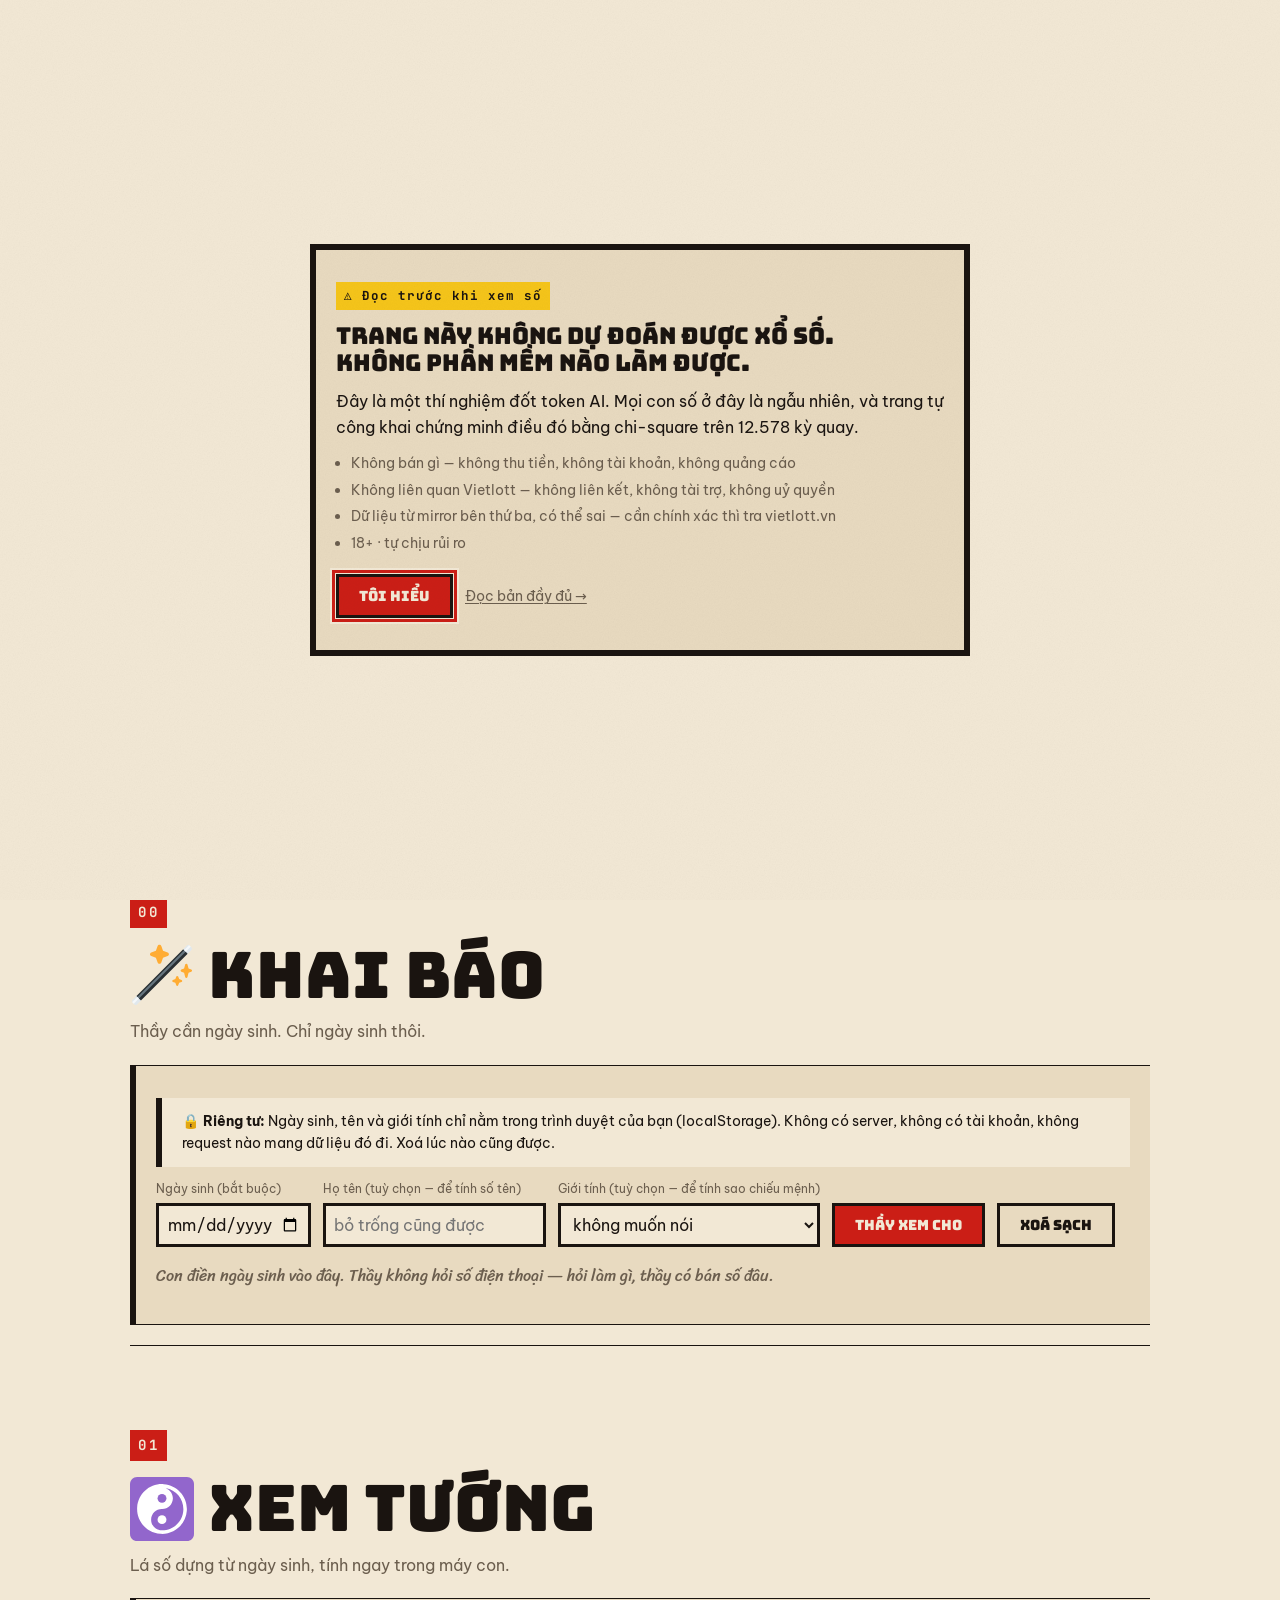
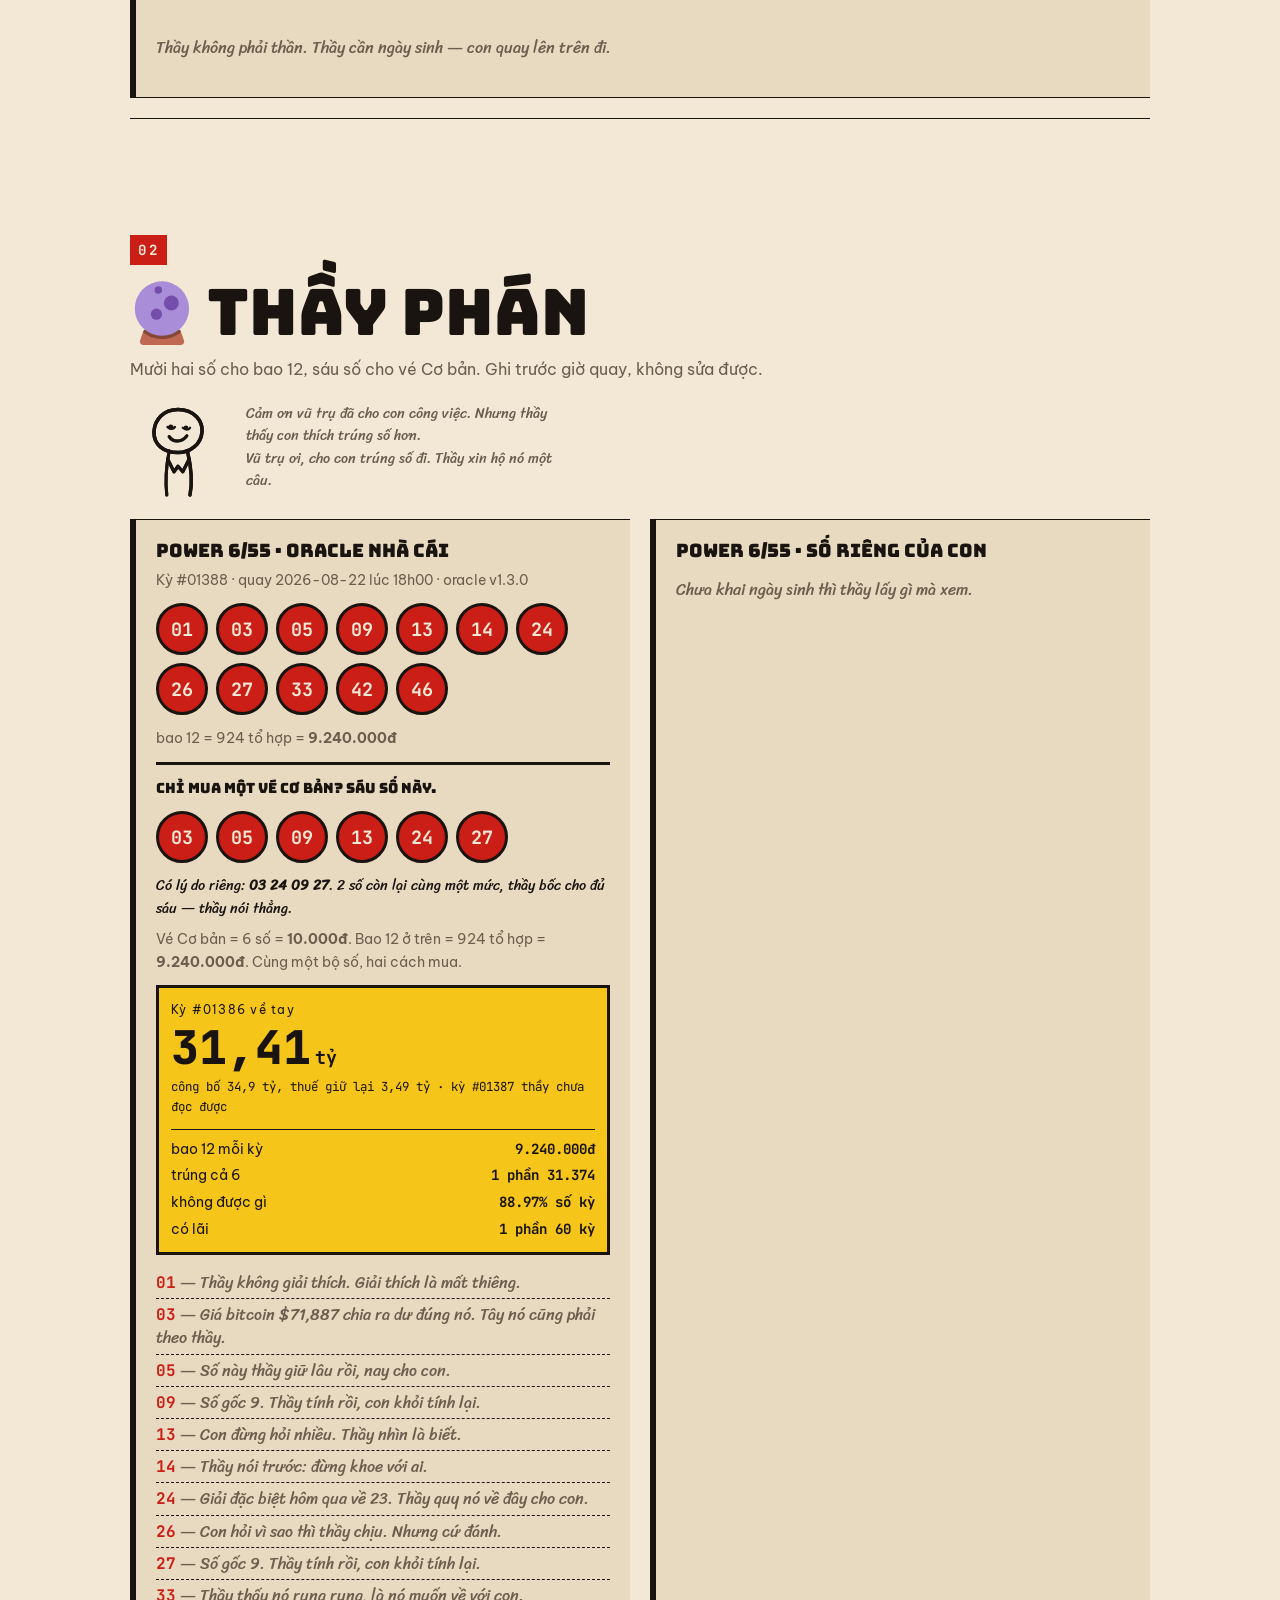
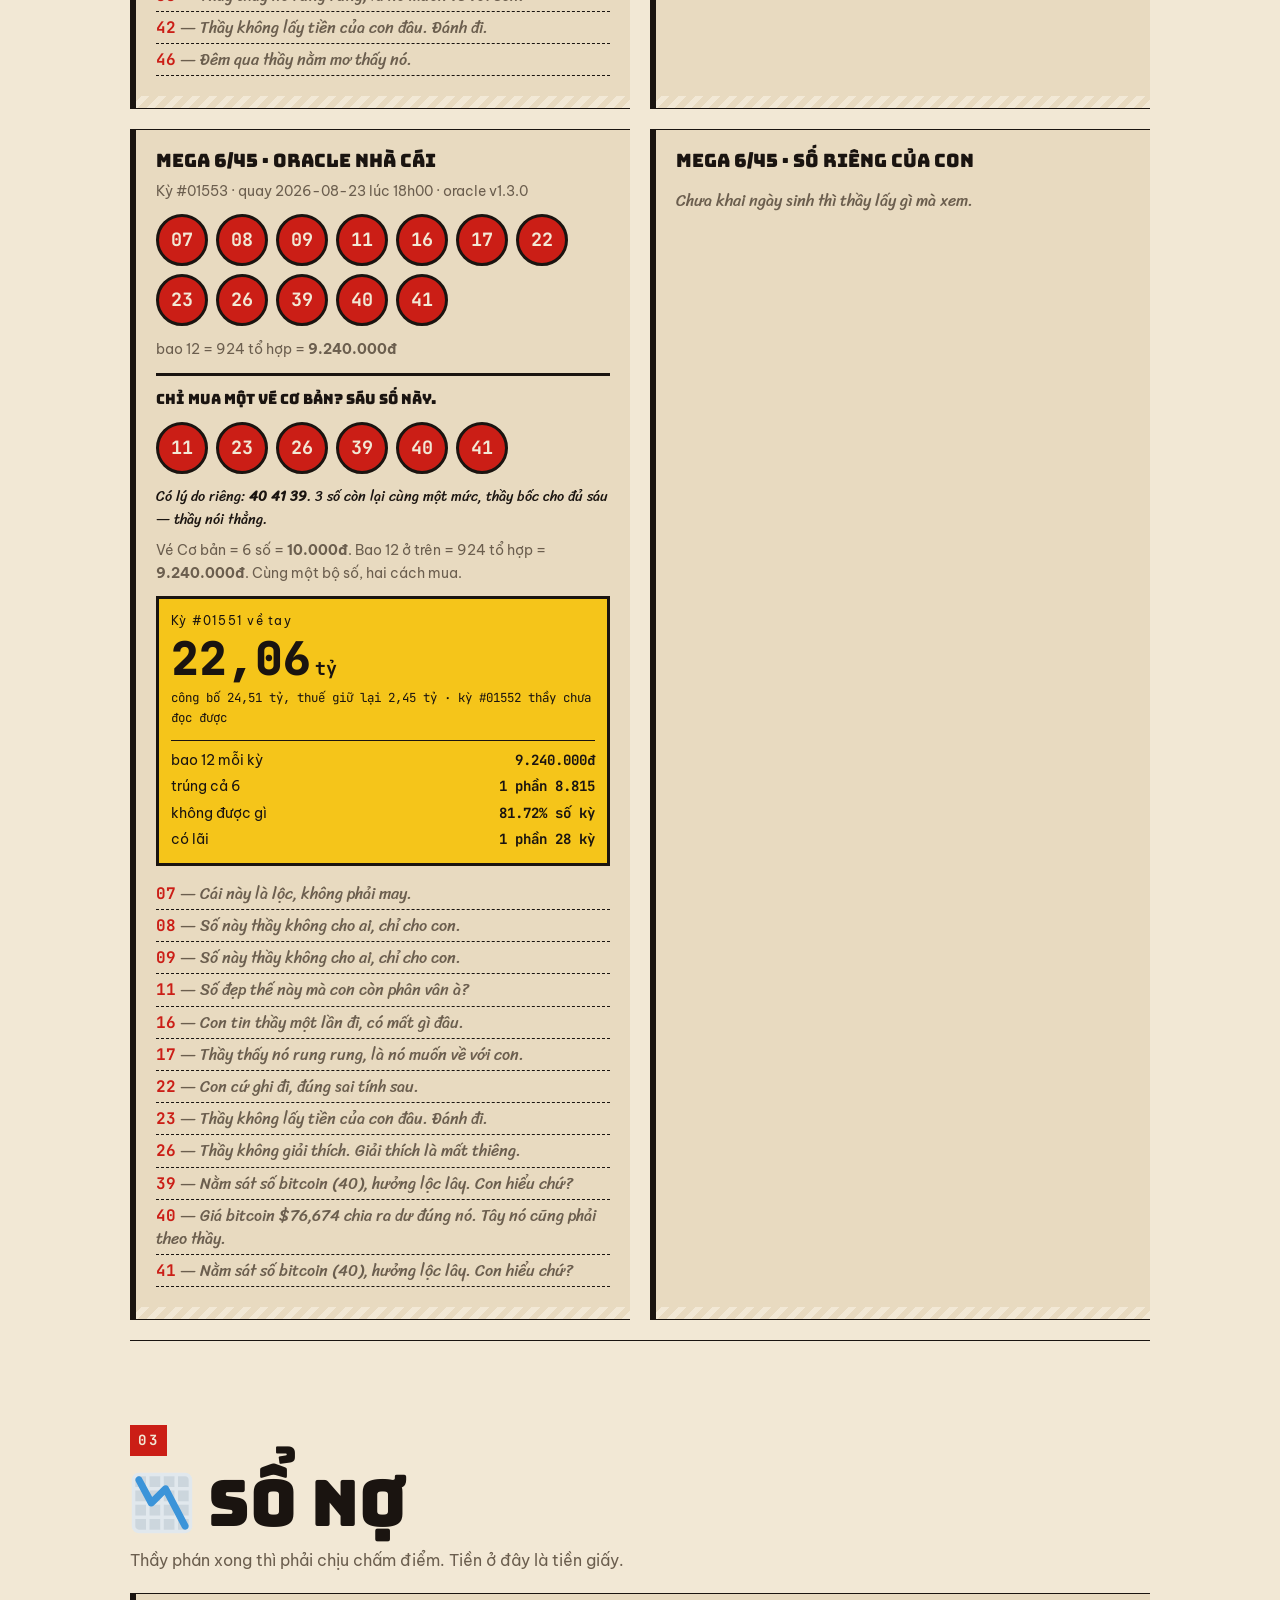
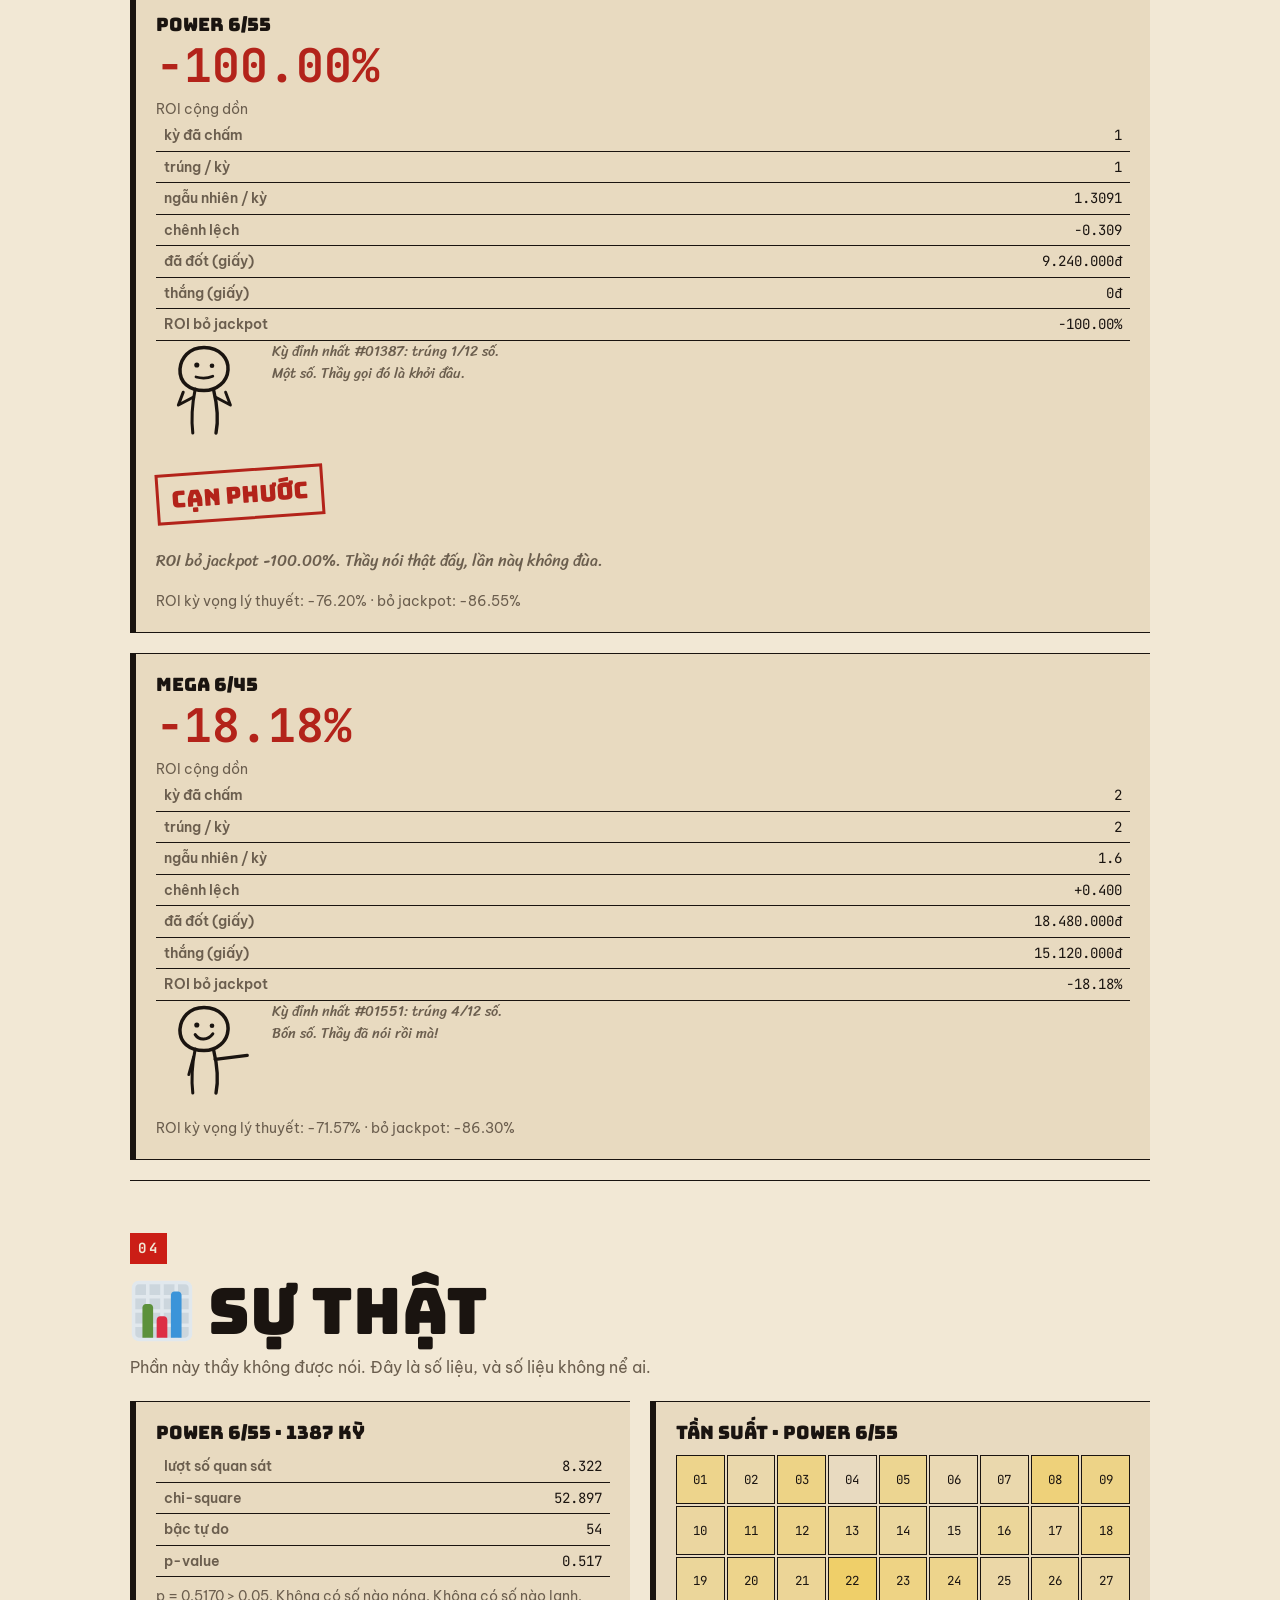
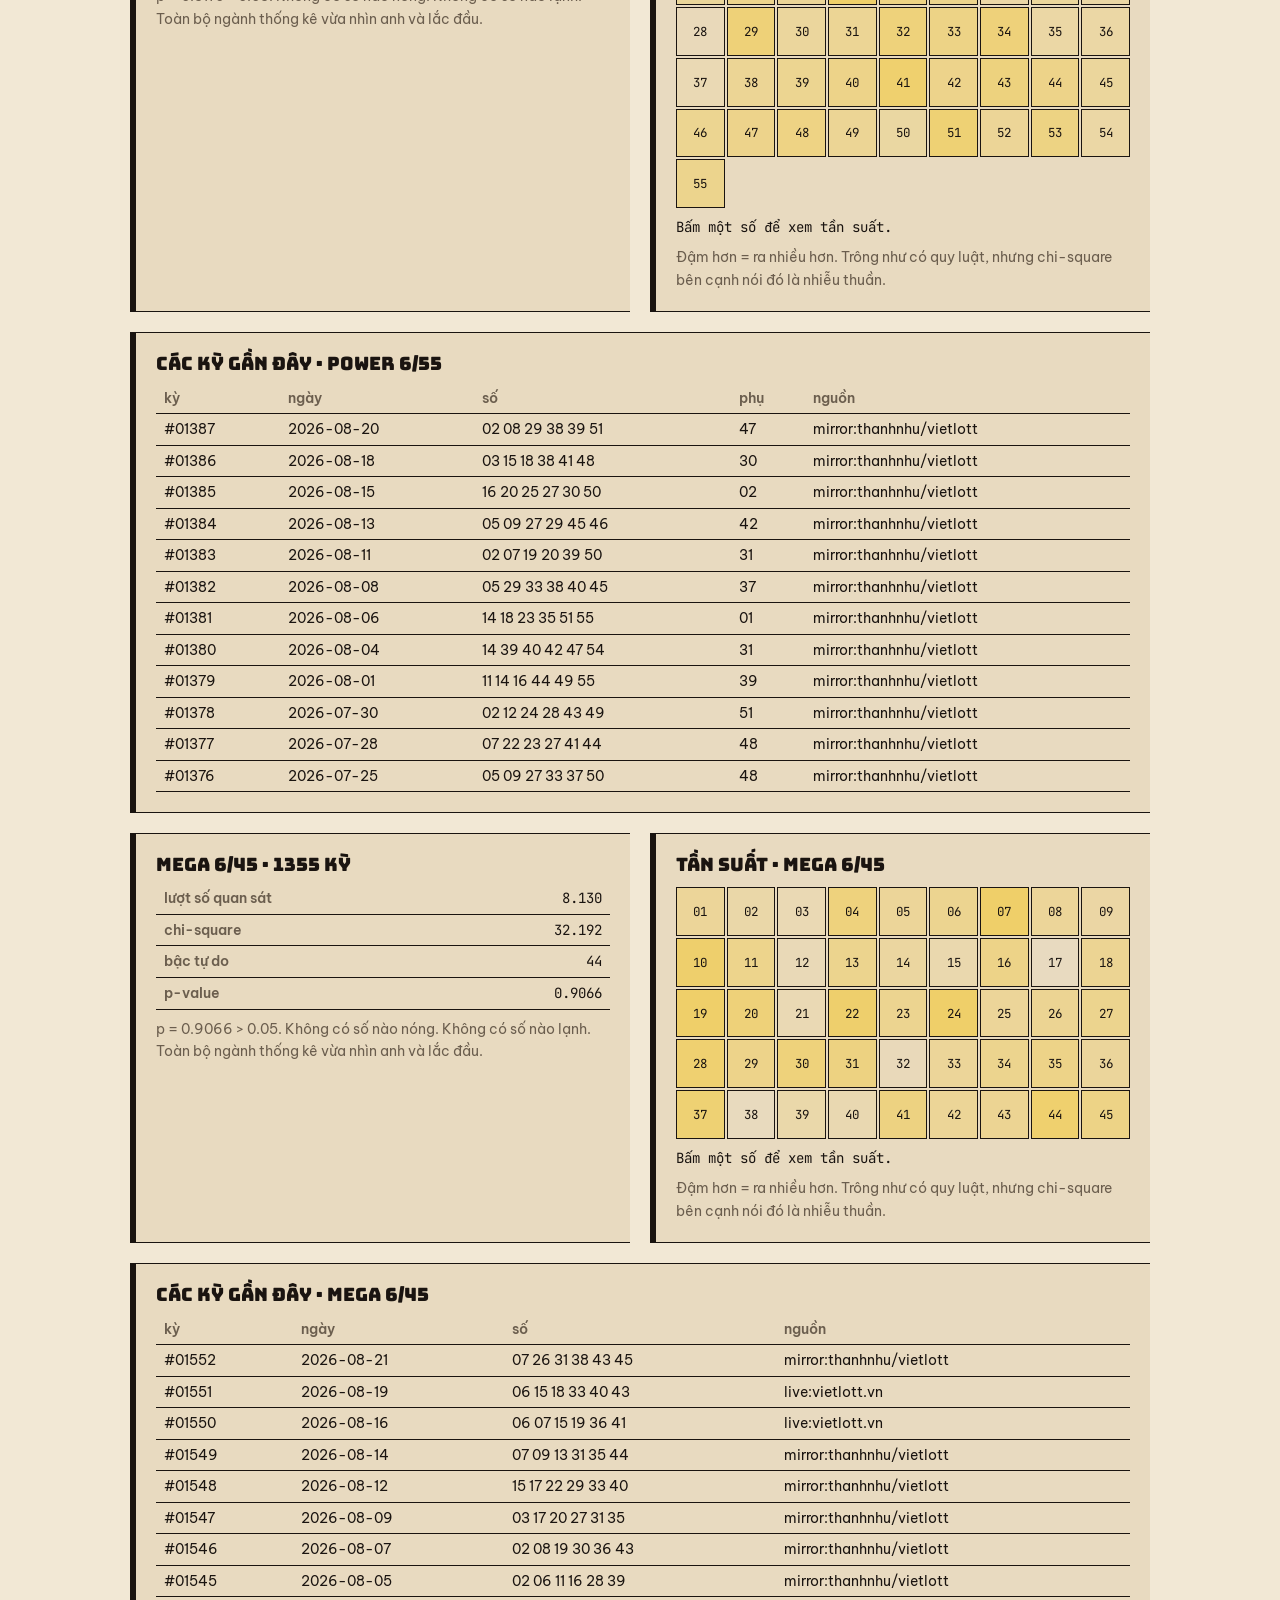
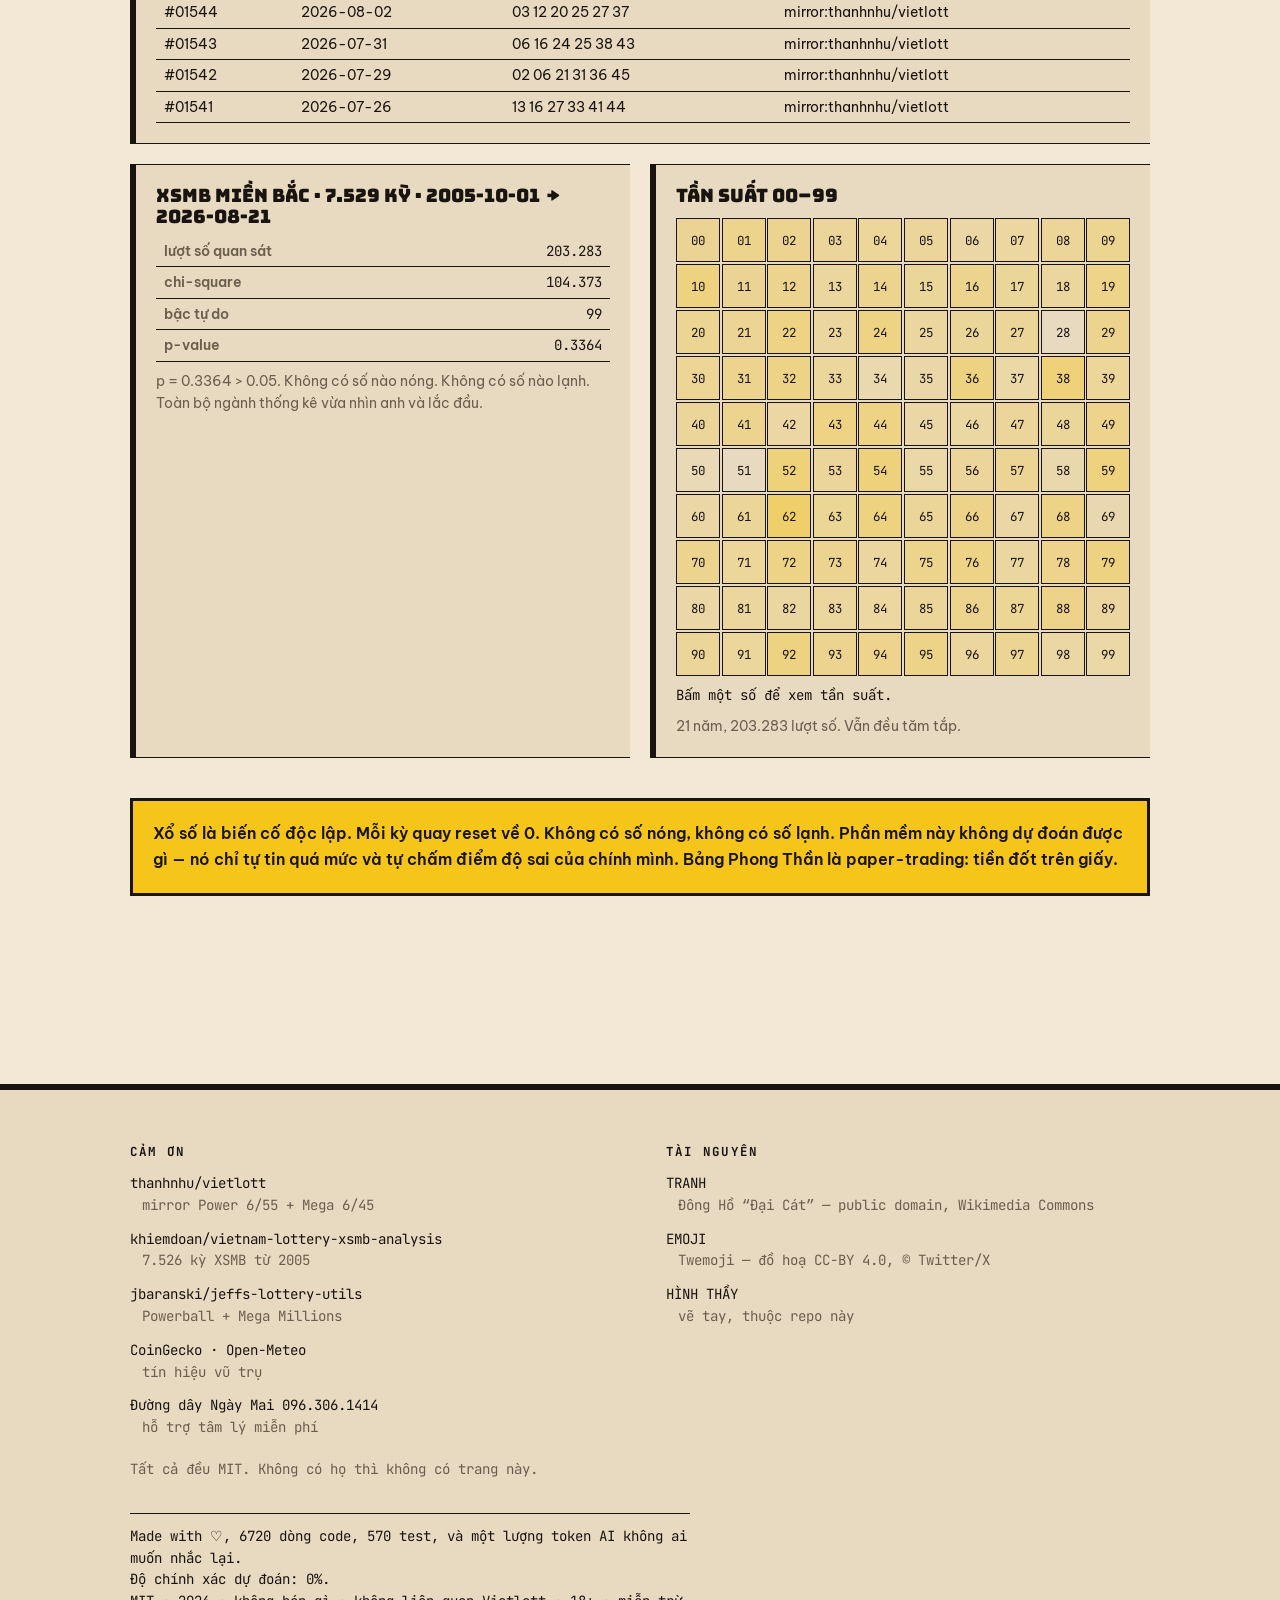
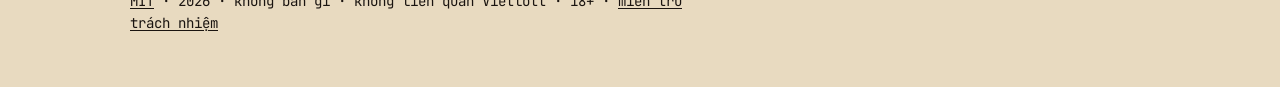
==== site/index.html @ ede879d5 "fix: cột số trên trang tài chính dùng --font-num theo luật mới của design.md Rebase lên main kéo về " ====
<!doctype html>
<html lang="vi">
<head>
<meta charset="utf-8">
<meta name="viewport" content="width=device-width, initial-scale=1, viewport-fit=cover">
<title>trungso — Thầy phán số, toán học phán thầy</title>
<link rel="icon" href="data:image/svg+xml,%3Csvg xmlns='http://www.w3.org/2000/svg' viewBox='0 0 100 100'%3E%3Ctext y='.9em' font-size='90'%3E%F0%9F%94%AE%3C/text%3E%3C/svg%3E">

<!-- Skin must be on <html> before the first paint, or the page flashes the default. -->
<script>
  try {
    var t = localStorage.getItem('trungso.theme.v1');
    document.documentElement.dataset.theme =
      ['veso','thantai','viahe','y2k'].indexOf(t) >= 0 ? t : 'veso';
  } catch (e) { document.documentElement.dataset.theme = 'veso'; }
</script>

<link rel="preconnect" href="https://fonts.googleapis.com">
<link rel="preconnect" href="https://fonts.gstatic.com" crossorigin>
<link rel="stylesheet" href="https://fonts.googleapis.com/css2?family=Bungee&family=Bungee+Shade&family=Anton&family=Playfair+Display:wght@700;900&family=Be+Vietnam+Pro:wght@400;600;800&family=Grandstander:wght@400;700&family=JetBrains+Mono:wght@400;700&family=Sriracha&display=swap">
<link rel="stylesheet" href="./tokens.css">

<link rel="stylesheet" href="./page.css">
</head>
<body id="top" data-page="xoso">
<div class="grain" aria-hidden="true"></div>

<div class="topbar">
<p class="warnstrip">
  ⚠ Trò đùa — trang này <b>không dự đoán được xổ số</b>. Mọi số là ngẫu nhiên. 18+ ·
  <a href="https://github.com/quocdaijr/trungso/blob/main/DISCLAIMER.md" target="_blank" rel="noopener">miễn trừ trách nhiệm</a>
</p>
<nav class="slab">
  <a class="slab__mark" href="#top">trungso</a>
  <a class="slab__to" href="./tai-chinh.html">Tài chính →</a>
  <div class="slab__themes" role="radiogroup" aria-label="Chọn bộ da">
    <button class="stamp" role="radio" type="button" data-set-theme="veso" aria-checked="true"><span class="stamp__full">VÉ SỐ</span><span class="stamp__short">V</span></button>
    <button class="stamp" role="radio" type="button" data-set-theme="thantai" aria-checked="false"><span class="stamp__full">THẦN TÀI</span><span class="stamp__short">T</span></button>
    <button class="stamp" role="radio" type="button" data-set-theme="viahe" aria-checked="false"><span class="stamp__full">VỈA HÈ</span><span class="stamp__short">H</span></button>
    <button class="stamp" role="radio" type="button" data-set-theme="y2k" aria-checked="false"><span class="stamp__full">Y2K</span><span class="stamp__short">Y</span></button>
  </div>
</nav>
</div>

<header class="wrap masthead">
  <h1 class="masthead__title">Thầy phán số,<br>toán học phán thầy</h1>
  <p class="masthead__lede">
    Thầy ngồi đây ban số. Máy ngồi cạnh chấm điểm thầy. Cả hai đều công khai.
  </p>
  <p class="disclaim">
    <b>Đọc trước:</b> xổ số là biến cố độc lập — mỗi kỳ quay reset về 0, không có số nóng,
    không có số lạnh. Trang này <b>không dự đoán được gì</b>. Nó chỉ tự tin quá mức rồi tự
    chấm điểm độ sai của mình. Tiền ở đây là <b>tiền giấy</b>.
    <br><br>
    Không bán gì · không liên quan Vietlott · dữ liệu từ mirror bên thứ ba có thể sai
    (cần chính xác thì tra <a href="https://vietlott.vn" target="_blank" rel="noopener">vietlott.vn</a>) ·
    18+ · tự chịu rủi ro ·
    <a href="https://github.com/quocdaijr/trungso/blob/main/DISCLAIMER.md" target="_blank" rel="noopener">bản miễn trừ đầy đủ</a>
  </p>
</header>

<main class="wrap" id="app">
  <p class="note" id="boot">Đang mở sổ…</p>
</main>

<footer class="ft">
  <div class="wrap colophon">
    <div class="colophon__cols">
      <section>
        <h2>CẢM ƠN</h2>
        <dl>
          <dt>thanhnhu/vietlott</dt><dd>mirror Power 6/55 + Mega 6/45</dd>
          <dt>khiemdoan/vietnam-lottery-xsmb-analysis</dt><dd>7.526 kỳ XSMB từ 2005</dd>
          <dt>jbaranski/jeffs-lottery-utils</dt><dd>Powerball + Mega Millions</dd>
          <dt>CoinGecko · Open-Meteo</dt><dd>tín hiệu vũ trụ</dd>
          <dt>Đường dây Ngày Mai 096.306.1414</dt><dd>hỗ trợ tâm lý miễn phí</dd>
        </dl>
        <p class="colophon__block">Tất cả đều MIT. Không có họ thì không có trang này.</p>
      </section>
      <section>
        <h2>TÀI NGUYÊN</h2>
        <dl>
          <dt>TRANH</dt><dd>Đông Hồ “Đại Cát” — public domain, Wikimedia Commons</dd>
          <dt>EMOJI</dt><dd>Twemoji — đồ hoạ CC-BY 4.0, © Twitter/X</dd>
          <dt>HÌNH THẦY</dt><dd>vẽ tay, thuộc repo này</dd>
        </dl>
      </section>
    </div>
    <p class="colophon__made">
      Made with ♡, 6720 dòng code, 570 test, và một lượng token AI không ai muốn nhắc lại.<br>
      Độ chính xác dự đoán: 0%.<br>
      <a href="https://github.com/quocdaijr/trungso">MIT</a> · 2026 · không bán gì ·
      không liên quan Vietlott · 18+ ·
      <a href="https://github.com/quocdaijr/trungso/blob/main/DISCLAIMER.md">miễn trừ trách nhiệm</a>
    </p>
  </div>
</footer>

<script src="./dom.js"></script>
<script src="./thay.js"></script>
<script src="./warning.js"></script>
<script src="./theme.js"></script>
<script src="./personal.js"></script>
<script src="./render.js"></script>
</body>
</html>
---- site/tokens.css ----
/* Hallmark · pre-emit critique: P5 H5 E4 S5 R4 V4
 * nav: N7 brutal slab · footer: Ft4 colophon
 * contrast: pass (40-41, re-measured by canvas after the mobile pass)
 * mobile: pass (34, 49, 50-57) · honest: pass (46) · chrome: pass (47)
 * tokens: pass (48) · icons: see note · motion: 4 primitives
 *
 * Audited 2026-08-22. Fixed: .kpi wore --font-display in a column of figures (every
 * display face here has proportional digits, 5.84-12.15px spread) and --font-body was no
 * better - Be Vietnam Pro ships no tabular figure set, so tabular-nums is a no-op in veso
 * and thantai. .kpi now uses --font-num like every other figure on the page: spread 0.
 * Also: .privacy's 6px green left edge was the side-stripe-card tell, now --color-rule;
 * z-index 9999 became a named --z-* scale; the five stages no longer share one padding.
 *
 * Known, deliberate deviations - stated rather than quietly passed:
 *   G22  viahe's neutrals are chroma 0 on purpose; the skin is called Vỉa Hè and the
 *        point is raw pavement, not a tinted grey. The other three skins tint theirs.
 *   G26  .cell ships default/hover/focus-visible/active/pressed but no :disabled - a
 *        frequency cell has no disabled state in this app, and dead CSS is worse.
 *   G30  emoji appear at stage titles. They are self-hosted, attributed Twemoji SVGs
 *        chosen per stage (🔮 divination, 📉 losses, 📊 statistics), not the generic
 *        ✨🚀⚡ set standing in for a missing icon system.
 *   G45  five stage eyebrows (00-04). The exception list names Long Document, Manifesto
 *        and Catalogue-numbered, and caps at 1-2; Narrative Workflow is not on it. Kept:
 *        design.md specifies them, a fortune-telling session is genuinely ordinal, and the
 *        hard ban - tag-left / heading-right - is respected. Flagged, not silently passed.
 *   G55  the per-column ink test still reports 3-4px of bounding-box overlap on wrapped
 *        display heads. A tone mark's box is wider and taller than its ink; checked by
 *        eye at 320/390/414 on all four skins and the marks clear. See --lh-display.
 *
 * macrostructure: Narrative Workflow · genre: playful
 * theme: custom ×4 (veso · thantai · viahe · y2k) · tone: bẩn bựa / thầy bói vỉa hè
 * axes: veso    light · display-heavy       · warm
 *       thantai dark  · high-contrast-serif · warm-gold
 *       viahe   dark  · display-condensed   · chromatic-other
 *       y2k     dark  · display-3D          · cool
 *
 * OKLCH values are computed from the hex anchors in the comments, not eyeballed.
 * Contrast was measured before these were locked - see the ratio table below.
 *
 *   theme    ink/paper  dim/paper  accent/paper  accent-2/paper
 *   veso        15.01      5.18       4.63          1.34  <- see the veso rules
 *
 * --color-good is not in that table because it is not a paper-relative accent: it
 * lands on paper-2 inside torn blocks. Measured there, veso needed 45% lightness.
 *   thantai      8.79      4.84       4.77          7.78
 *   viahe       16.16      4.61      14.50         16.05
 *   y2k         15.74      6.09      12.07          5.36
 */

:root {
  /* ---- spacing: 4pt scale ---- */
  --space-2xs: 4px;
  --space-xs: 8px;
  --space-sm: 12px;
  --space-md: 20px;
  --space-lg: 32px;
  --space-xl: 52px;
  --space-2xl: 84px;

  /* ---- type scale ---- */
  --text-xs: 0.78rem;
  --text-sm: 0.88rem;
  --text-base: 1rem;
  --text-lg: 1.15rem;
  --text-xl: 1.45rem;
  --text-2xl: 2rem;
  --text-3xl: 2.9rem;
  /* The pot figure. Fluid, because it is the one number on the page somebody actually
     came for and a fixed 2.9rem broke "31,41 tỷ" across two lines at 280px and 320px -
     measured, not guessed. The cap keeps it identical to --text-3xl on a laptop. */
  --text-figure: clamp(1.9rem, 10vw, 2.9rem);
  --text-display-s: clamp(2.2rem, 7vw, 4rem);
  --text-display: clamp(2.6rem, 11vw, 6.5rem);

  /* ---- rules & shape ---- */
  --rule-hair: 1px;
  --rule-mid: 3px;
  --rule-slab: 6px;
  --radius: 0; /* zero everywhere. The only round thing on this page is a lottery ball. */
  /* Display leading. Not the 0.95 tight-display convention: Vietnamese tone marks sit
     ABOVE the cap line, so a wrapped display line's mark collides with the line above.
     Measured per horizontal column at 320/390/414px - a whole-line union over-reports,
     since it pairs a comma at the right edge with a mark at the left edge of the next
     line, which can never meet. Bungee Shade overrides this; see the y2k block. */
  --lh-display: 1.12;
  /* Heatmap tint ceiling. Per skin, because the safe maximum is a property of the skin,
     not a taste setting: accent-2 is a pale gold on thantai and a bright yellow on viahe,
     so tinting a dark cell moves it TOWARD the light ink and contrast falls away. Swept
     in 1% steps against the composited cell: AA held to 60% on veso and y2k, 40% on
     viahe, 37% on thantai. These sit under those ceilings with room to spare. */
  --heat-max: 52%;
  --ball: 50%;
  --tap: 44px; /* WCAG 2.5.8 / Apple HIG minimum touch target */

  /* ---- stacking: named, so nobody has to guess whether 9999 was load-bearing ---- */
  --z-nav: 100;    /* the sticky slab */
  --z-gate: 1000;  /* the first-visit warning modal, above the nav */
  --z-grain: 9000; /* the print grain sits over everything and takes no pointer events */

  /* ---- motion ---- */
  --ease-out: cubic-bezier(0.22, 1, 0.36, 1);
  --ease-in: cubic-bezier(0.55, 0, 1, 0.45);
  --ease-in-out: cubic-bezier(0.65, 0, 0.35, 1);
  --dur-fast: 120ms;
  --dur-base: 220ms;
  --dur-slow: 420ms;

  /* ---- faces shared across every skin ---- */
  --font-hand: "Sriracha", "Bradley Hand", cursive; /* the fortune-teller's own hand */
  --font-num: "JetBrains Mono", ui-monospace, SFMono-Regular, monospace;

  /* ---- grain ---- */
  --grain-opacity: 0.055;
  --grain-blend: multiply;
}

/* ============================ VÉ SỐ ============================
 * Street lottery ticket. Yellowed paper, red riso ink, chunky signage type.
 *
 * TWO HARD RULES, both measured:
 *   1. --color-accent-2 (yellow) is 1.34:1 on paper. It may ONLY be a solid fill
 *      with --color-ink on top. Never text, never a hairline.
 *   2. --color-accent (red) is 4.63:1 after deepening. Safe for UI text and
 *      borders at any size. Never needed loosening.
 */
[data-theme="veso"] {
  --color-paper: oklch(93.4% 0.027 83.5); /* #F2E8D5 */
  --color-paper-2: oklch(89.3% 0.038 83); /* #E8DAC0 */
  --color-ink: oklch(19.7% 0.013 55.5); /* #1A1410 */
  --color-ink-dim: oklch(49% 0.03 72.8); /* #6B5E4E */
  --color-accent: oklch(54% 0.206 29.1); /* #CB1E16 - deepened from 60.4%: cream-on-red
                                            was 3.53:1, short of AA for 14px bold UI text */
  --color-accent-2: oklch(84.2% 0.168 90.4); /* #F5C518 - fills only */
  --color-rule: oklch(19.7% 0.013 55.5);
  --color-good: oklch(45% 0.134 144); /* deepened from 52.4%: it measured 3.71:1 on
                                        paper-2, which is where .win and .kpi--good
                                        actually sit. AA starts at 46.4%; this has margin. */
  --color-bad: oklch(49.9% 0.181 29.1); /* #B3231A */
  --color-warn: oklch(67.9% 0.142 76.5); /* #C98A00 */
  --color-focus: oklch(54% 0.206 29.1);
  --color-on-accent-2: oklch(19.7% 0.013 55.5); /* ink - accent-2 is bright yellow */
  --font-display: "Bungee", system-ui, sans-serif;
  --font-body: "Be Vietnam Pro", system-ui, sans-serif;
  --grain-blend: multiply;
  --grain-opacity: 0.07;
}

/* ============================ THẦN TÀI ============================
 * Household shrine. Deep lacquer red, gilt lettering, high-contrast serif.
 */
[data-theme="thantai"] {
  --heat-max: 30%;
  --color-paper: oklch(37.7% 0.136 26.8); /* #7A1414 */
  --color-paper-2: oklch(31.5% 0.112 26.5); /* #5E0F0F */
  --color-ink: oklch(92.9% 0.043 84.6); /* #F5E6C8 */
  --color-ink-dim: oklch(75% 0.085 82.1); /* #C9A96E */
  --color-accent: oklch(74.7% 0.134 84.6); /* #D4A537 */
  --color-accent-2: oklch(88.9% 0.101 92.3); /* #F2D98B */
  --color-rule: oklch(74.7% 0.134 84.6);
  --color-good: oklch(74.1% 0.134 138.3);
  --color-bad: oklch(73.2% 0.165 28.3);
  --color-warn: oklch(88.9% 0.101 92.3);
  --color-focus: oklch(88.9% 0.101 92.3);
  --color-on-accent-2: oklch(37.7% 0.136 26.8); /* paper - accent-2 is pale gold */
  --font-display: "Playfair Display", Georgia, serif;
  --font-body: "Be Vietnam Pro", system-ui, sans-serif;
  --grain-blend: screen;
  --grain-opacity: 0.05;
}

/* ============================ VỈA HÈ ============================
 * Raw pavement brutalism. Near-black, phosphor green, condensed slab type.
 */
[data-theme="viahe"] {
  --heat-max: 32%;
  --color-paper: oklch(14.5% 0 90); /* #0A0A0A */
  --color-paper-2: oklch(19.1% 0 90); /* #141414 */
  --color-ink: oklch(93.1% 0 90); /* #E8E8E8 */
  --color-ink-dim: oklch(64% 0 90); /* raised from 58%: 4.29:1 on paper-2 missed AA */
  --color-accent: oklch(86.9% 0.278 144.5); /* #00FF41 */
  --color-accent-2: oklch(92.5% 0.194 102.9); /* #FFEA00 */
  --color-rule: oklch(86.9% 0.278 144.5);
  --color-good: oklch(86.9% 0.278 144.5);
  --color-bad: oklch(65.4% 0.232 28.7);
  --color-warn: oklch(92.5% 0.194 102.9);
  --color-focus: oklch(92.5% 0.194 102.9);
  --color-on-accent-2: oklch(14.5% 0 90); /* paper - accent-2 is bright yellow */
  --font-display: "Anton", Impact, sans-serif;
  --font-body: "JetBrains Mono", ui-monospace, monospace;
  --grain-blend: screen;
  --grain-opacity: 0.04;
}

/* ============================ Y2K ============================
 * Early-2000s Vietnamese forum. Violet night, cyan and magenta, 3D display face.
 */
[data-theme="y2k"] {
  --color-paper: oklch(19.5% 0.067 299.9); /* #1A0B2E */
  --color-paper-2: oklch(25.7% 0.091 298.7); /* #2A1548 */
  --color-ink: oklch(94.6% 0.03 300.3); /* #F0E9FF */
  --color-ink-dim: oklch(67.2% 0.085 297); /* #9B8BC4 */
  --color-accent: oklch(84.4% 0.146 209.3); /* #00E5FF */
  --color-accent-2: oklch(66.5% 0.249 357.3); /* #FF2D95 */
  --color-rule: oklch(84.4% 0.146 209.3);
  --color-good: oklch(89.5% 0.176 158.5);
  --color-bad: oklch(66.5% 0.249 357.3);
  --color-warn: oklch(89.2% 0.157 93);
  --color-focus: oklch(89.5% 0.176 158.5);
  --color-on-accent-2: oklch(19.5% 0.067 299.9); /* paper - accent-2 is magenta */
  --font-display: "Bungee Shade", Impact, sans-serif;
  /* Bungee Shade carries a 3D extrusion above every glyph, so its ink box is about a
     fifth of an em taller than the other three faces. At 1.12 the extrusion of "SỐ,"
     ran into "TOẠN" on the line below - visible, not theoretical. */
  --lh-display: 1.34;
  --font-body: "Grandstander", system-ui, sans-serif;
  --grain-blend: screen;
  --grain-opacity: 0.05;
}
---- site/page.css ----
/* Page styles shared by index.html and tai-chinh.html.
   Every colour and face below is a token. No raw values live in this file. */

*,*::before,*::after{box-sizing:border-box}
html,body{overflow-x:clip;margin:0}
/* iOS inflates text in landscape without this. */
html{scroll-behavior:smooth; -webkit-text-size-adjust:100%; text-size-adjust:100%}
body{
  background:var(--color-paper); color:var(--color-ink);
  font-family:var(--font-body); font-size:var(--text-base); line-height:1.6;
  -webkit-font-smoothing:antialiased;
}
@media (prefers-reduced-motion:reduce){html{scroll-behavior:auto}}

/* There was no global link rule, so every unstyled link fell back to the browser's
   #0000EE - measured at 1.11:1 on the viahe paper, i.e. invisible. Accent was the
   obvious candidate and it failed too: 1.63:1 inside the warnstrip on thantai.
   currentColor inherits the surrounding text colour, which every zone has already
   had measured to AA, and the underline carries the affordance so a link never
   depends on hue at all (WCAG 1.4.1). */
a{
  color:currentColor;
  text-decoration:underline; text-underline-offset:2px;
  text-decoration-thickness:from-font;
}
a:hover{text-decoration-thickness:2px}
/* One focus ring for the whole page, deliberately two-tone. --color-focus is accent-2
   on three of the four skins, and the warning strip is filled with accent-2 as well, so
   a single themed ring measured 1:1 on that surface and vanished. The outer ring is
   currentColor, which every surface has already had measured to AA, so one of the two
   bands always clears the 3:1 WCAG 1.4.11 asks of a focus indicator. */
a:focus-visible,
.stamp:focus-visible,.stamp.is-focus,
.btn:focus-visible,
.cell:focus-visible,
form.khai input:focus-visible,form.khai select:focus-visible{
  outline:var(--rule-mid) solid var(--color-focus); outline-offset:1px;
  box-shadow:0 0 0 calc(var(--rule-mid) + 3px) currentColor;
}

/* --- grain: the page should feel printed, not rendered --- */
.grain{
  position:fixed; inset:0; z-index:var(--z-grain); pointer-events:none;
  opacity:var(--grain-opacity); mix-blend-mode:var(--grain-blend);
  background-image:url("data:image/svg+xml,%3Csvg xmlns='http://www.w3.org/2000/svg'%3E%3Cfilter id='n'%3E%3CfeTurbulence type='fractalNoise' baseFrequency='0.82' numOctaves='4' stitchTiles='stitch'/%3E%3CfeColorMatrix type='saturate' values='0'/%3E%3C/filter%3E%3Crect width='100%25' height='100%25' filter='url(%23n)'/%3E%3C/svg%3E");
}

/* ---------------- warning: always-on strip + first-visit gate ---------------- */
/* The strip and the nav share one sticky wrapper. Making the nav sticky on its own
   would let it slide under the strip on scroll. */
.topbar{position:sticky; top:0; z-index:var(--z-nav); padding-top:env(safe-area-inset-top, 0)}
.warnstrip{
  background:var(--color-accent-2); color:var(--color-on-accent-2);
  font-size:var(--text-xs); font-weight:700; line-height:1.35;
  padding:var(--space-2xs) var(--space-md);
  border-bottom:var(--rule-mid) solid var(--color-rule);
  text-align:center; overflow-wrap:anywhere;
}
.warnstrip a{color:var(--color-on-accent-2); text-decoration:underline}

html.is-gated,html.is-gated body{overflow:hidden}
.gate{
  position:fixed; inset:0; z-index:var(--z-gate); display:grid; place-items:center;
  padding:var(--space-md); background:var(--color-paper);
  overflow-y:auto;
}
.gate__panel{
  max-width:60ch; width:100%;
  /* dvh, not vh: mobile address bars resize the viewport mid-scroll. */
  max-height:calc(100dvh - 2*var(--space-md)); overflow-y:auto;
  background:var(--color-paper-2); color:var(--color-ink);
  border:var(--rule-slab) solid var(--color-rule); border-radius:var(--radius);
  padding:var(--space-lg) var(--space-md);
}
.gate__eyebrow{
  font-family:var(--font-num); font-size:var(--text-xs); font-weight:700;
  letter-spacing:.16em; margin:0 0 var(--space-sm);
  background:var(--color-accent-2); color:var(--color-on-accent-2);
  display:inline-block; padding:var(--space-2xs) var(--space-xs);
}
.gate__title{
  font-family:var(--font-display); font-weight:400; font-style:normal;
  font-size:var(--text-xl); line-height:1.2; margin:0 0 var(--space-sm);
  overflow-wrap:anywhere; min-width:0;
}
.gate__lede{margin:0 0 var(--space-sm); color:var(--color-ink)}
.gate__list{margin:0 0 var(--space-md); padding-left:1.1em; color:var(--color-ink-dim);
  font-size:var(--text-sm)}
.gate__list li{margin-bottom:var(--space-2xs)}
.gate__actions{display:flex; flex-wrap:wrap; gap:var(--space-sm); align-items:center}
.gate__more{color:var(--color-ink-dim); font-size:var(--text-sm)}

/* ---------------- nav: N7 brutal slab ---------------- */
.slab{
  display:flex; flex-wrap:wrap; gap:var(--space-sm);
  align-items:center; justify-content:space-between;
  padding:var(--space-sm) var(--space-md);
  background:var(--color-paper);
  border-bottom:var(--rule-slab) solid var(--color-rule);
}
.slab__mark{
  font-family:var(--font-display); font-size:var(--text-xl);
  color:var(--color-ink); text-decoration:none; letter-spacing:.02em;
  /* The wordmark is the link home, so it is a real navigation target and owes the
     full 44px. Flex, not padding: padding would also widen the slab's left edge. */
  display:inline-flex; align-items:center; min-height:var(--tap);
  touch-action:manipulation;
}
.slab__themes{display:flex; gap:var(--space-2xs); flex-wrap:nowrap}

/* stamps: the theme picker is four rubber stamps, not a dropdown */
.stamp{
  font-family:var(--font-display); font-size:var(--text-xs);
  padding:var(--space-2xs) var(--space-xs);
  background:transparent; color:var(--color-ink);
  border:var(--rule-mid) solid var(--color-rule); border-radius:var(--radius);
  cursor:pointer; white-space:nowrap;
  min-height:var(--tap); touch-action:manipulation;
  transform:rotate(-2deg);
  transition:transform var(--dur-fast) var(--ease-out),
             background-color var(--dur-fast) var(--ease-out);
}
.stamp:hover,.stamp.is-hover{background:var(--color-paper-2); transform:rotate(0deg)}

.stamp:active,.stamp.is-active{transform:translateY(2px) rotate(-2deg)}
/* Selected stamp fills with accent-2 and takes the dark on-fill colour. Accent on
   paper only reaches 3.53:1 in veso, which is short of AA at this 12px size. */
.stamp[aria-checked="true"]{background:var(--color-accent-2); color:var(--color-on-accent-2);
  transform:rotate(0deg)}
.stamp[disabled]{opacity:.4; cursor:not-allowed}
.stamp__short{display:none}
@media (max-width:640px){
  .stamp__full{display:none}
  .stamp__short{display:inline}
  /* The label shrinks to one letter, so width has to be forced or the target collapses. */
  .stamp{padding:var(--space-2xs) var(--space-sm); min-width:var(--tap)}
}

/* ---------------- stages: Narrative Workflow ---------------- */
/* viewport-fit=cover means content can slide under a notch, so the insets are not
   optional once that meta is set. */
.wrap{max-width:1060px; margin:0 auto;
  padding-inline:max(var(--space-md), env(safe-area-inset-left), env(safe-area-inset-right))}
main.wrap{padding-bottom:var(--space-2xl)}
.masthead{padding-top:var(--space-xl)}
.masthead__title{font-family:var(--font-display); font-weight:400; font-style:normal;
  font-size:var(--text-display); line-height:var(--lh-display); margin:0 0 var(--space-sm);
  overflow-wrap:anywhere; min-width:0; color:var(--color-ink)}
.masthead__lede{font-family:var(--font-hand); font-size:var(--text-lg);
  color:var(--color-ink-dim); max-width:44ch; margin:0 0 var(--space-md)}
/* Not one padding for all five. 02 · PHÁN is the loud stage and gets air; 04 · SỰ THẬT is
   the cold-arithmetic stage where the fortune-teller goes silent, so it comes in tighter -
   the rhythm carries the joke the copy is making. */
.stage{padding-top:var(--space-2xl);
  /* --topbar-h is measured at runtime by warning.js; the fallback is the tallest
     the sticky wrapper gets, so a missed measurement over-clears rather than hides. */
  scroll-margin-top:calc(var(--topbar-h, 204px) + var(--space-xs))}
/* Stage number ABOVE the title, same column. Never number-left / title-right. */
.stage__mark{
  font-family:var(--font-num); font-size:var(--text-sm); font-weight:700;
  color:var(--color-paper); background:var(--color-accent);
  display:inline-block; padding:var(--space-2xs) var(--space-xs);
  letter-spacing:.18em;
}
.stage__title{
  font-family:var(--font-display); font-weight:400; font-style:normal;
  font-size:var(--text-display-s); line-height:var(--lh-display); margin:var(--space-sm) 0 var(--space-xs);
  overflow-wrap:anywhere; min-width:0; color:var(--color-ink);
}
.stage__lede{color:var(--color-ink-dim); max-width:58ch; margin:0 0 var(--space-md)}
.stage + .stage{border-top:var(--rule-hair) solid var(--color-rule)}
/* The two stages that carry the page's joke get their own rhythm. */
#stage-02{padding-top:calc(var(--space-2xl) + var(--space-lg))}
#stage-04{padding-top:var(--space-xl)}

/* ---------------- blocks: uneven rules, never an even 1px box ---------------- */
.block{
  background:var(--color-paper-2);
  border-left:var(--rule-slab) solid var(--color-rule);
  border-top:var(--rule-hair) solid var(--color-rule);
  border-bottom:var(--rule-hair) solid var(--color-rule);
  border-radius:var(--radius);
  padding:var(--space-md); margin:0 0 var(--space-md);
}
.block--torn{position:relative; padding-bottom:var(--space-lg)}
/* torn ticket edge, built from a gradient - no image asset */
.block--torn::after{
  content:""; position:absolute; left:0; right:0; bottom:0; height:12px;
  background:repeating-linear-gradient(
    -45deg, var(--color-paper) 0 6px, transparent 6px 12px);
}
.row{display:flex; flex-wrap:wrap; gap:var(--space-md)}
.row > *{flex:1 1 320px; min-width:0}

/* ---------------- lottery balls ---------------- */
.balls{display:flex; flex-wrap:wrap; gap:var(--space-xs); margin:var(--space-sm) 0}
.ball{
  width:52px; height:52px; border-radius:var(--ball);
  display:grid; place-items:center;
  font-family:var(--font-num); font-weight:700; font-size:var(--text-lg);
  background:var(--color-paper); color:var(--color-ink);
  border:var(--rule-mid) solid var(--color-rule);
}
.ball--pick{background:var(--color-accent); color:var(--color-paper); border-color:var(--color-ink)}
.ball--bonus{background:var(--color-accent-2); color:var(--color-ink); border-color:var(--color-ink)}
.ball--in{animation:ball-in var(--dur-base) var(--ease-out) backwards}
@keyframes ball-in{from{opacity:0; transform:translateY(10px)}to{opacity:1; transform:none}}

/* ---------------- the fortune-teller's own hand ---------------- */
.sermon{list-style:none; margin:var(--space-sm) 0 0; padding:0}
.sermon li{
  font-family:var(--font-hand); font-size:var(--text-base); line-height:1.45;
  color:var(--color-ink-dim); padding:var(--space-2xs) 0;
  border-bottom:var(--rule-hair) dashed var(--color-rule);
}
.sermon b{font-family:var(--font-num); color:var(--color-accent)}
.hand{font-family:var(--font-hand); color:var(--color-ink-dim)}

/* ---------------- data: deliberately plain, this is the cold layer ---------------- */
table{width:100%; border-collapse:collapse; font-variant-numeric:tabular-nums}
th,td{text-align:left; padding:var(--space-2xs) var(--space-xs);
  border-bottom:var(--rule-hair) solid var(--color-rule); font-size:var(--text-sm)}
th{color:var(--color-ink-dim); font-weight:600}
td.num,th.num{text-align:right; font-family:var(--font-num)}
.scroll{overflow-x:auto}
/* --font-num, matching every other figure on the page (.ball, .cell, .num, .pot__num, the
   tables). .kpi was the one number wearing a different face, and it renders two percentages
   stacked in a single column, so the digits have to line up.
   Three faces were tried and measured, per-digit, in the DOM:
     --font-display  spread 5.84-12.15px, proportional in all four skins
     --font-body     spread 77.13px in veso/thantai - Be Vietnam Pro ships NO tabular figure
                     set, so font-variant-numeric is a no-op there (77.13 -> 77.13)
     --font-num      spread 0 - JetBrains Mono is monospaced, so it cannot misalign
   Weight 700, not 800: only 400 and 700 are loaded, and 800 would be a synthesised bold. */
.kpi{font-family:var(--font-num); font-weight:700; font-variant-numeric:tabular-nums;
  font-size:var(--text-3xl); line-height:1;
  overflow-wrap:anywhere; min-width:0}
.kpi--bad{color:var(--color-bad)}
.kpi--good{color:var(--color-good)}
.note{color:var(--color-ink-dim); font-size:var(--text-sm); margin:var(--space-xs) 0 0}
.err{color:var(--color-bad)}

/* facts grid - image-free, but minmax(0,1fr) anyway so long words cannot push it wide */
.facts{display:grid; grid-template-columns:repeat(auto-fill,minmax(min(160px,100%),1fr));
  gap:var(--space-xs); margin:var(--space-sm) 0}
.fact{background:var(--color-paper); border:var(--rule-hair) solid var(--color-rule);
  border-left:var(--rule-mid) solid var(--color-accent); padding:var(--space-xs)}
.fact__k{font-size:var(--text-xs); color:var(--color-ink-dim)}
/* Data values use the body face on purpose. A 3D display face (Bungee Shade) turns
   to mush at 16px, and "ĐẠI LÂM MỘC" has to stay readable in every skin. */
.fact__v{font-family:var(--font-body); font-weight:800; font-size:var(--text-base);
  color:var(--color-ink); overflow-wrap:anywhere}
.block__head{font-family:var(--font-display); font-weight:400; font-style:normal;
  font-size:var(--text-lg); line-height:1.15; margin:0 0 var(--space-xs);
  color:var(--color-ink); overflow-wrap:anywhere; min-width:0}

/* heatmap */
.heat{display:grid; grid-template-columns:repeat(auto-fill,minmax(min(38px,100%),1fr));
  gap:2px; margin-top:var(--space-sm)}

/* the one place the fortune-teller touches the numbers */
.verdict-stamp{
  display:inline-block; font-family:var(--font-display); font-size:var(--text-xl);
  color:var(--color-bad); border:var(--rule-mid) solid var(--color-bad);
  padding:var(--space-2xs) var(--space-sm); transform:rotate(-4deg);
  margin:var(--space-sm) 0;
}

/* ---------------- privacy + disclaimer ---------------- */
/* --color-rule, not --color-good. A thick coloured edge is design.md's shape language and
   stays; a 6px GREEN one is the 2018-SaaS side-stripe card almost verbatim, and --color-good
   is the scoreboard's "this went right" signal, not a structural colour. */
.privacy{background:var(--color-paper); border-left:var(--rule-slab) solid var(--color-rule);
  padding:var(--space-sm) var(--space-md); margin:var(--space-sm) 0;
  color:var(--color-ink); font-size:var(--text-sm)}
.disclaim{background:var(--color-accent-2); color:var(--color-on-accent-2);
  padding:var(--space-md); margin:var(--space-md) 0;
  border:var(--rule-mid) solid var(--color-ink); font-weight:600}

/* ---------------- form ---------------- */
form.khai{display:flex; flex-wrap:wrap; gap:var(--space-sm); align-items:flex-end}
form.khai label{display:flex; flex-direction:column; gap:var(--space-2xs);
  font-size:var(--text-xs); color:var(--color-ink-dim)}
form.khai input,form.khai select{
  background:var(--color-paper); color:var(--color-ink); font:inherit;
  /* 16px is the iOS Safari threshold: anything smaller and Safari zooms the whole page
     on focus, stranding the user zoomed-in on one field. Never --text-sm here. */
  font-size:var(--text-base); padding:var(--space-xs);
  line-height:1.25;
  min-height:var(--tap);
  border:var(--rule-mid) solid var(--color-rule); border-radius:var(--radius);
  min-width:150px; max-width:100%;
}
/* Three controls on one form measured 50 / 48 / 44px: input[type=date] and input[type=text]
   each carry their own intrinsic height from the UA stylesheet, so the row looked misaligned.
   This is scoped to input on purpose - appearance:none on the select removes its dropdown
   arrow, which made the gender field indistinguishable from a text box. The select was
   already 44px and needs no help. */
form.khai input{appearance:none; -webkit-appearance:none}

.btn{
  font-family:var(--font-display); font-size:var(--text-sm); white-space:nowrap;
  padding:var(--space-xs) var(--space-md); cursor:pointer;
  min-height:var(--tap); touch-action:manipulation;
  background:var(--color-accent); color:var(--color-paper);
  border:var(--rule-mid) solid var(--color-ink); border-radius:var(--radius);
  transition:transform var(--dur-fast) var(--ease-out);
}
.btn:hover,.btn.is-hover{transform:translateY(-2px)}
.btn:active,.btn.is-active{transform:translateY(2px)}
.btn[disabled]{opacity:.45; cursor:not-allowed; transform:none}
.btn--ghost{background:transparent; color:var(--color-ink); border-color:var(--color-rule)}

/* ---------------- footer: Ft5 statement ---------------- */
/* The footer owns its vertical rhythm and its background; the .wrap inside owns the
   measure and the safe-area inset. Without that split the footer sat at whatever width
   its own content chose - 625px on any desktop - and stopped lining up with the page
   above it. .ft__statement and .ft__meta went with the Ft5 footer this replaced. */
.ft{border-top:var(--rule-slab) solid var(--color-rule); margin-top:var(--space-2xl);
  padding-block:var(--space-xl);
  padding-bottom:calc(var(--space-xl) + env(safe-area-inset-bottom, 0));
  background:var(--color-paper-2)}

/* ---------------- screen-reader only ---------------- */
.sr-only{position:absolute; width:1px; height:1px; padding:0; margin:-1px;
  overflow:hidden; clip:rect(0,0,0,0); white-space:nowrap; border:0}

/* ---------------- twemoji ---------------- */
/* Self-hosted so the glyphs look the same everywhere. OS emoji fonts diverge wildly,
   and a few of these have no glyph at all on some platforms. */
.tw{width:1em; height:1em; vertical-align:-.15em; display:inline-block}

/* ---------------- the fortune-teller ---------------- */
.thay{color:var(--color-ink); width:96px; max-width:30vw; line-height:0}
.thay svg{width:100%; height:auto; display:block; overflow:visible}
.thay--flip{position:relative}
.thay--flip .thay__b{position:absolute; inset:0}
/* Fourth motion primitive. Two conditions travel with it, both below: it pauses when
   scrolled out of view, and it does not exist under prefers-reduced-motion. */
@keyframes thay-idle{0%,45%{opacity:1} 55%,100%{opacity:0}}
.thay--flip .thay__b{animation:thay-idle 4s var(--ease-in-out) infinite}
.thay--flip.is-paused .thay__b{animation-play-state:paused}
.thay__say{font-family:var(--font-hand); color:var(--color-ink-dim);
  font-size:var(--text-sm); max-width:34ch; margin:0}
.thay-row{display:flex; gap:var(--space-md); align-items:flex-start; flex-wrap:wrap;
  margin:0 0 var(--space-md)}
.thay-row > *{min-width:0}

/* ---------------- a real print, pinned to the page ---------------- */
/* The woodblock has a light paper ground, so on the dark skins it needs a paper-coloured
   mount or it reads as a rectangle pasted on top. */
.print{background:var(--color-paper-2); border:var(--rule-mid) solid var(--color-rule);
  padding:var(--space-xs); max-width:160px; margin:var(--space-sm) 0;
  transform:rotate(-1.5deg)}
.print img{display:block; width:100%; height:auto}
.print figcaption{font-family:var(--font-hand); font-size:var(--text-xs);
  color:var(--color-ink-dim); margin-top:var(--space-2xs); line-height:1.3}

/* ---------------- heatmap: tappable, not hover-only ---------------- */
/* `title` does not exist on touch. Every cell is a button and writes to a live readout,
   so the frequency data is reachable without a mouse. */
.heat{display:grid; gap:2px; margin-top:var(--space-sm)}
.heat--pool{grid-template-columns:repeat(auto-fill,minmax(min(44px,100%),1fr))}
.heat--matrix{grid-template-columns:repeat(10,minmax(0,1fr))}
.cell{
  aspect-ratio:1; min-height:var(--tap); touch-action:manipulation;
  display:grid; place-items:center; font-family:var(--font-num);
  font-size:var(--text-xs); border:var(--rule-hair) solid var(--color-rule);
  border-radius:var(--radius); color:var(--color-ink);
  cursor:pointer; padding:0;
  /* --heat is set per cell by render.js, and this declaration must stay last: an earlier
     `background:transparent` in this same rule silently won and erased the whole heatmap.
     color-mix keeps the tint a token expression rather than a computed colour string, and
     a browser without color-mix simply gets no tint, which is still perfectly readable. */
  background:color-mix(in oklab, var(--color-accent-2)
    calc(var(--heat, 0) * var(--heat-max, 30%)), transparent);
}
.cell:hover,.cell.is-hover{outline:var(--rule-mid) solid var(--color-accent); outline-offset:-3px}

.cell:active{transform:translateY(1px)}
.cell[aria-pressed="true"]{background:var(--color-accent-2); color:var(--color-on-accent-2)}
.heat__readout{font-family:var(--font-num); font-size:var(--text-sm);
  color:var(--color-ink); margin:var(--space-xs) 0 0; min-height:1.5em}

/* ---------------- tables: stack instead of scrolling inside a card ---------------- */
/* Horizontal scroll *inside* a card is one of the worst mobile patterns: nothing tells
   the reader there is more to the right. Label/value tables become stacked rows. */
@media (max-width:640px){
  .stack-sm,.stack-sm tbody,.stack-sm tr,.stack-sm th,.stack-sm td{display:block}
  .stack-sm tr{border-bottom:var(--rule-hair) solid var(--color-rule);
    padding:var(--space-xs) 0}
  .stack-sm tr:last-child{border-bottom:0}
  /* The matrix variant drops its header row and lets each cell name its own column,
     because two unlabelled numbers per row is worse than no table at all. */
  .stack-sm--matrix thead{display:none}
  .stack-sm--matrix td::before{content:attr(data-label) ": ";
    font-family:var(--font-body); font-size:var(--text-xs); color:var(--color-ink-dim)}
  .stack-sm--matrix td{display:flex; gap:var(--space-2xs); align-items:baseline;
    flex-wrap:wrap}
  .stack-sm th{color:var(--color-ink-dim); font-size:var(--text-xs); border:0; padding:0}
  .stack-sm td,.stack-sm td.num{font-family:var(--font-num); font-size:var(--text-lg);
    text-align:left; border:0; padding:2px 0 0}
  /* 12px is a label size, not a reading size. */
  .note,th,.sermon li{font-size:var(--text-sm)}
  .scroll{position:relative}
  .scroll::after{content:"cuộn ngang →"; position:absolute; right:0; top:-1.4em;
    font-family:var(--font-num); font-size:var(--text-xs); color:var(--color-ink-dim)}
}

/* The pot. accent-2 as a fill with ink on top, never as text: on veso it measures
   1.34:1 against paper, which the token block spells out. */
.pot{
  background:var(--color-accent-2); color:var(--color-on-accent-2);
  padding:var(--space-sm); margin-top:var(--space-sm);
  border:var(--rule-mid) solid var(--color-rule);
}
.pot__label{margin:0; font-size:var(--text-xs); letter-spacing:.1em; text-transform:none}
/* The figure people came for. --font-num, not --font-display: at this size the 3D and
   condensed display faces turn "31,41 tỷ" to mush, which was measured once already. */
.pot__figure{
  margin:var(--space-2xs) 0; font-family:var(--font-num); font-weight:800;
  line-height:1.05; display:flex; align-items:baseline; gap:var(--space-2xs);
  flex-wrap:wrap; min-width:0;
}
/* nowrap is safe here only because the unit was lifted out: the digits alone fit at every
   width down to 280px, verified against a three-digit pot. */
.pot__num{font-size:var(--text-figure); white-space:nowrap}
.pot__unit{font-size:var(--text-lg); font-weight:700}
.pot__sub{margin:0; font-size:var(--text-xs); font-family:var(--font-num)}
.pot__facts{
  display:grid; grid-template-columns:minmax(0,1fr) auto; gap:var(--space-2xs) var(--space-sm);
  margin:var(--space-sm) 0 0; padding-top:var(--space-xs);
  border-top:var(--rule-hair) solid currentColor;
  font-size:var(--text-sm);
}
.pot__facts dt{margin:0}
.pot__facts dd{margin:0; text-align:right; font-family:var(--font-num); font-weight:700}

/* The basic ticket. Set apart with a rule rather than a fill, because it is an
   alternative reading of the same twelve numbers, not a second product. */
.basic{border-top:var(--rule-mid) solid var(--color-rule);
  margin-top:var(--space-sm); padding-top:var(--space-sm)}
.basic__head{font-family:var(--font-display); font-size:var(--text-sm);
  margin:0 0 var(--space-xs); color:var(--color-ink)}
.basic__note{font-family:var(--font-hand); font-size:var(--text-sm);
  color:var(--color-ink); margin:var(--space-xs) 0}

/* ---------------- footer: Ft4 colophon ---------------- */
.colophon{font-family:var(--font-num); font-size:var(--text-sm); line-height:1.55}
.colophon h2{font-family:var(--font-num); font-size:var(--text-xs); font-weight:700;
  letter-spacing:.18em; margin:0 0 var(--space-sm); color:var(--color-ink)}

/* Two columns once there is room. The credits are a tabular list, not prose, so the whole
   block used to sit inside a 74ch reading measure - 625px no matter how wide the window,
   which is what made it look squeezed on a desktop. The measure now applies only to the
   one part of the footer that is actually prose. */
.colophon__cols{display:grid; grid-template-columns:minmax(0,1fr); gap:var(--space-lg)}
@media (min-width:900px){
  .colophon__cols{grid-template-columns:repeat(2,minmax(0,1fr)); gap:var(--space-xl)}
}

/* dt above dd at every width, not beside it. The side-by-side form needed a fixed dt
   column and no width fits both "EMOJI" and "khiemdoan/vietnam-lottery-xsmb-analysis":
   at 22ch the long repo names wrapped on every viewport, desktop included. Stacking
   removes the constraint instead of tuning it. */
.colophon dl{margin:0}
.colophon dt{color:var(--color-ink); overflow-wrap:anywhere}
.colophon dd{margin:0 0 var(--space-sm); padding-left:var(--space-sm);
  color:var(--color-ink-dim); overflow-wrap:anywhere}
.colophon dd:last-of-type{margin-bottom:0}
.colophon__block{margin:var(--space-md) 0 0; color:var(--color-ink-dim)}
.colophon__made{
  color:var(--color-ink); border-top:var(--rule-hair) solid var(--color-rule);
  padding-top:var(--space-sm); margin:var(--space-lg) 0 0;
  max-width:70ch; /* this part IS prose, so it keeps a measure */
}

/* ---------------- reveal ---------------- */
.reveal{opacity:0; transform:translateY(14px);
  transition:opacity var(--dur-slow) var(--ease-out), transform var(--dur-slow) var(--ease-out)}
.reveal.is-in{opacity:1; transform:none}
@media (prefers-reduced-motion:reduce){
  .reveal,.reveal.is-in{transition:opacity 150ms linear; transform:none}
  .ball--in{animation:none}
  .stamp,.btn,.cell{transition:none}
  /* Not slowed down — removed. This is an accessibility requirement, not a taste knob. */
  .thay--flip .thay__b{animation:none; opacity:0}
  .print{transform:none}
}

/* ---------------- finance page ---------------- */
/* Body face at 800, never the display face: a delta is a data value, and Bungee Shade
   at 14px is a smudge. Same rule as .fact__v. */
/* Figures, so --font-num: design.md's rule is that any column of them uses it, because
   Be Vietnam Pro ships no tabular figure set and a column of prices in the body face
   misaligns by up to 77px. Weight 700, not 800 - only 400 and 700 are loaded, and 800
   would be a synthesised bold. */
.fact__v--num{font-family:var(--font-num); font-weight:700;
  font-variant-numeric:tabular-nums}

/* Sits on paper-2, not paper. On thantai the paper IS lacquer red, so --color-bad on it
   measured 4.26:1 - under AA. The same colour on paper-2 measures 5.32, which is where
   .kpi--bad already lives. Chip, not bare text, for that reason alone. */
.delta{font-family:var(--font-num); font-weight:700; font-variant-numeric:tabular-nums;
  font-size:var(--text-xs);
  color:var(--color-ink-dim); background:var(--color-paper-2);
  display:inline-block; margin-top:var(--space-2xs); padding:1px 5px;
  overflow-wrap:anywhere}
.delta--up{color:var(--color-good)}
.delta--down{color:var(--color-bad)}
/* Provenance sits under the number it belongs to, so it reads as part of the figure. */
.src{margin-top:var(--space-2xs)}
.src a{color:inherit}
/* Cross-link between the two pages. Sits beside the wordmark so the slab keeps its
   shape: wordmark left, four stamps right. */
.slab__to{font-family:var(--font-body); font-weight:800; font-size:var(--text-sm);
  color:var(--color-ink-dim); text-decoration:none; padding:var(--space-2xs) 0;
  border-bottom:var(--rule-hair) solid var(--color-rule); white-space:nowrap}
.slab__to:hover,.slab__to:focus-visible{color:var(--color-accent)}
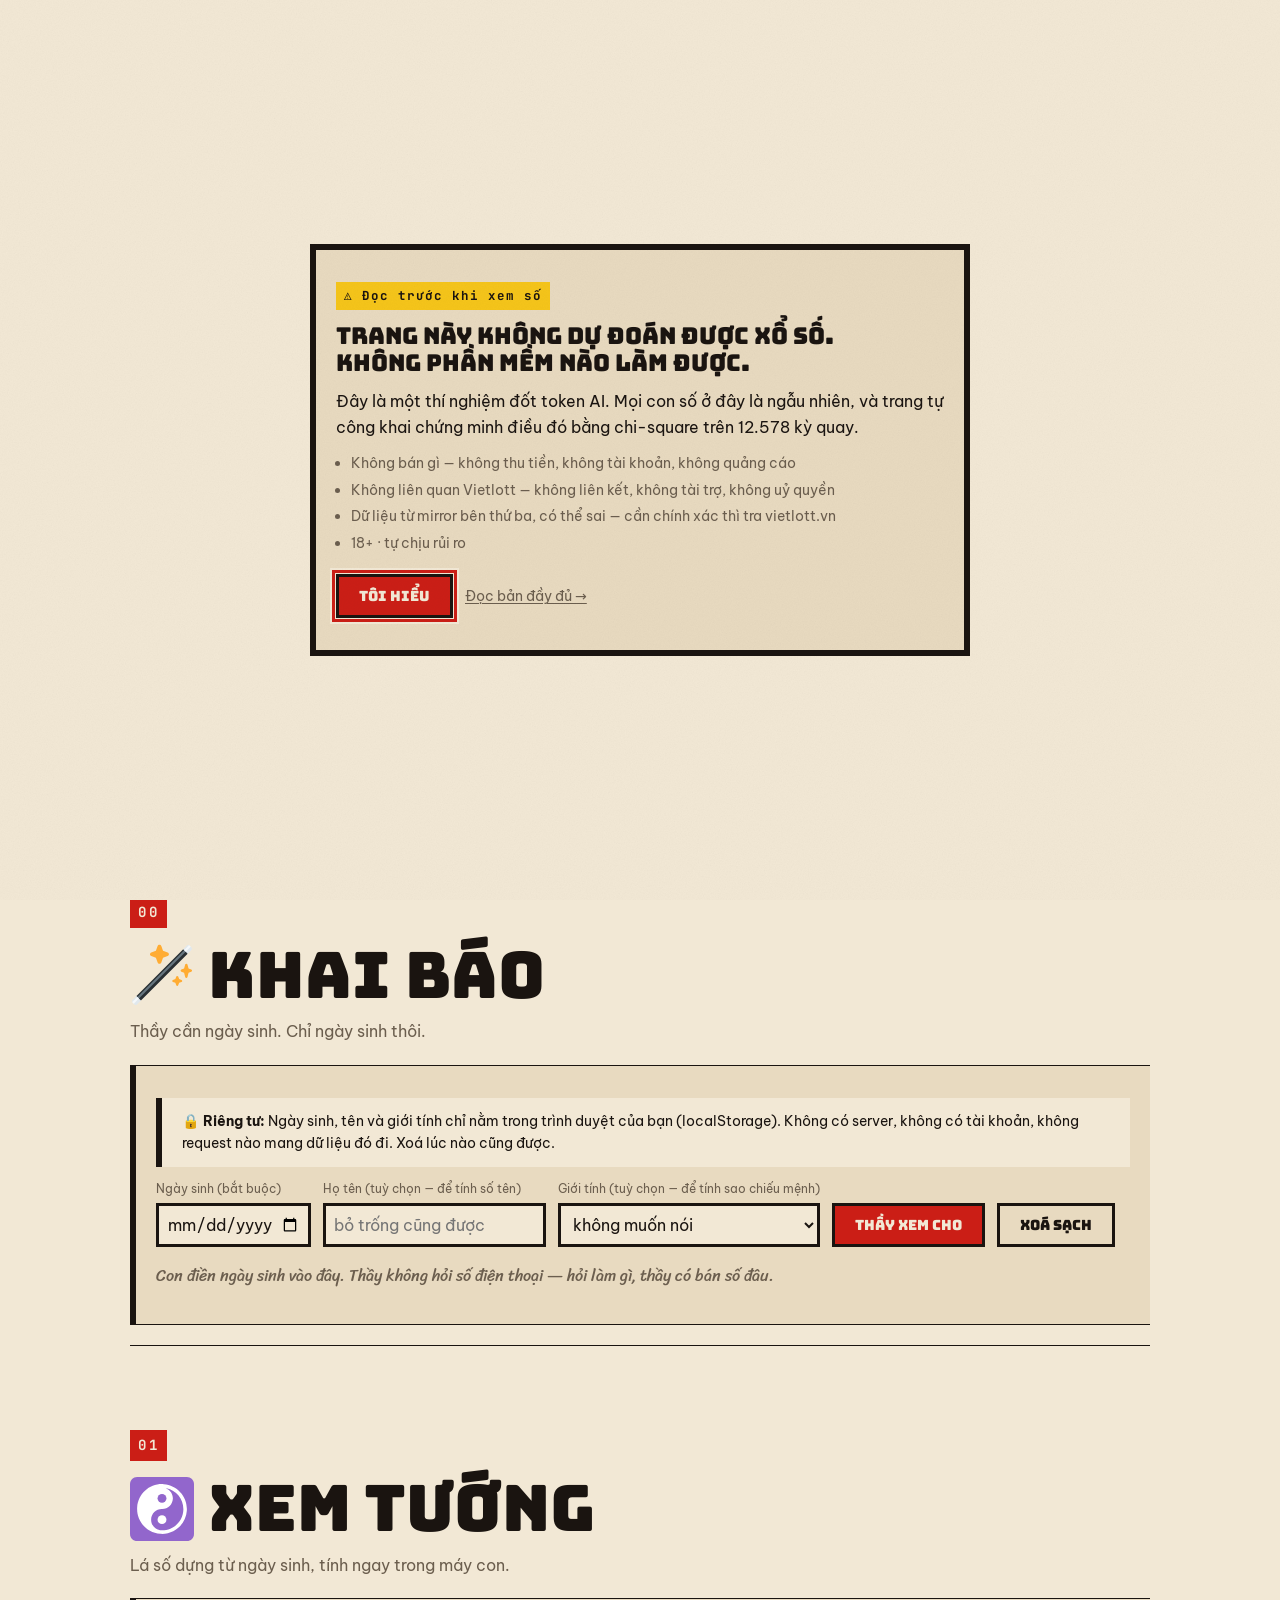
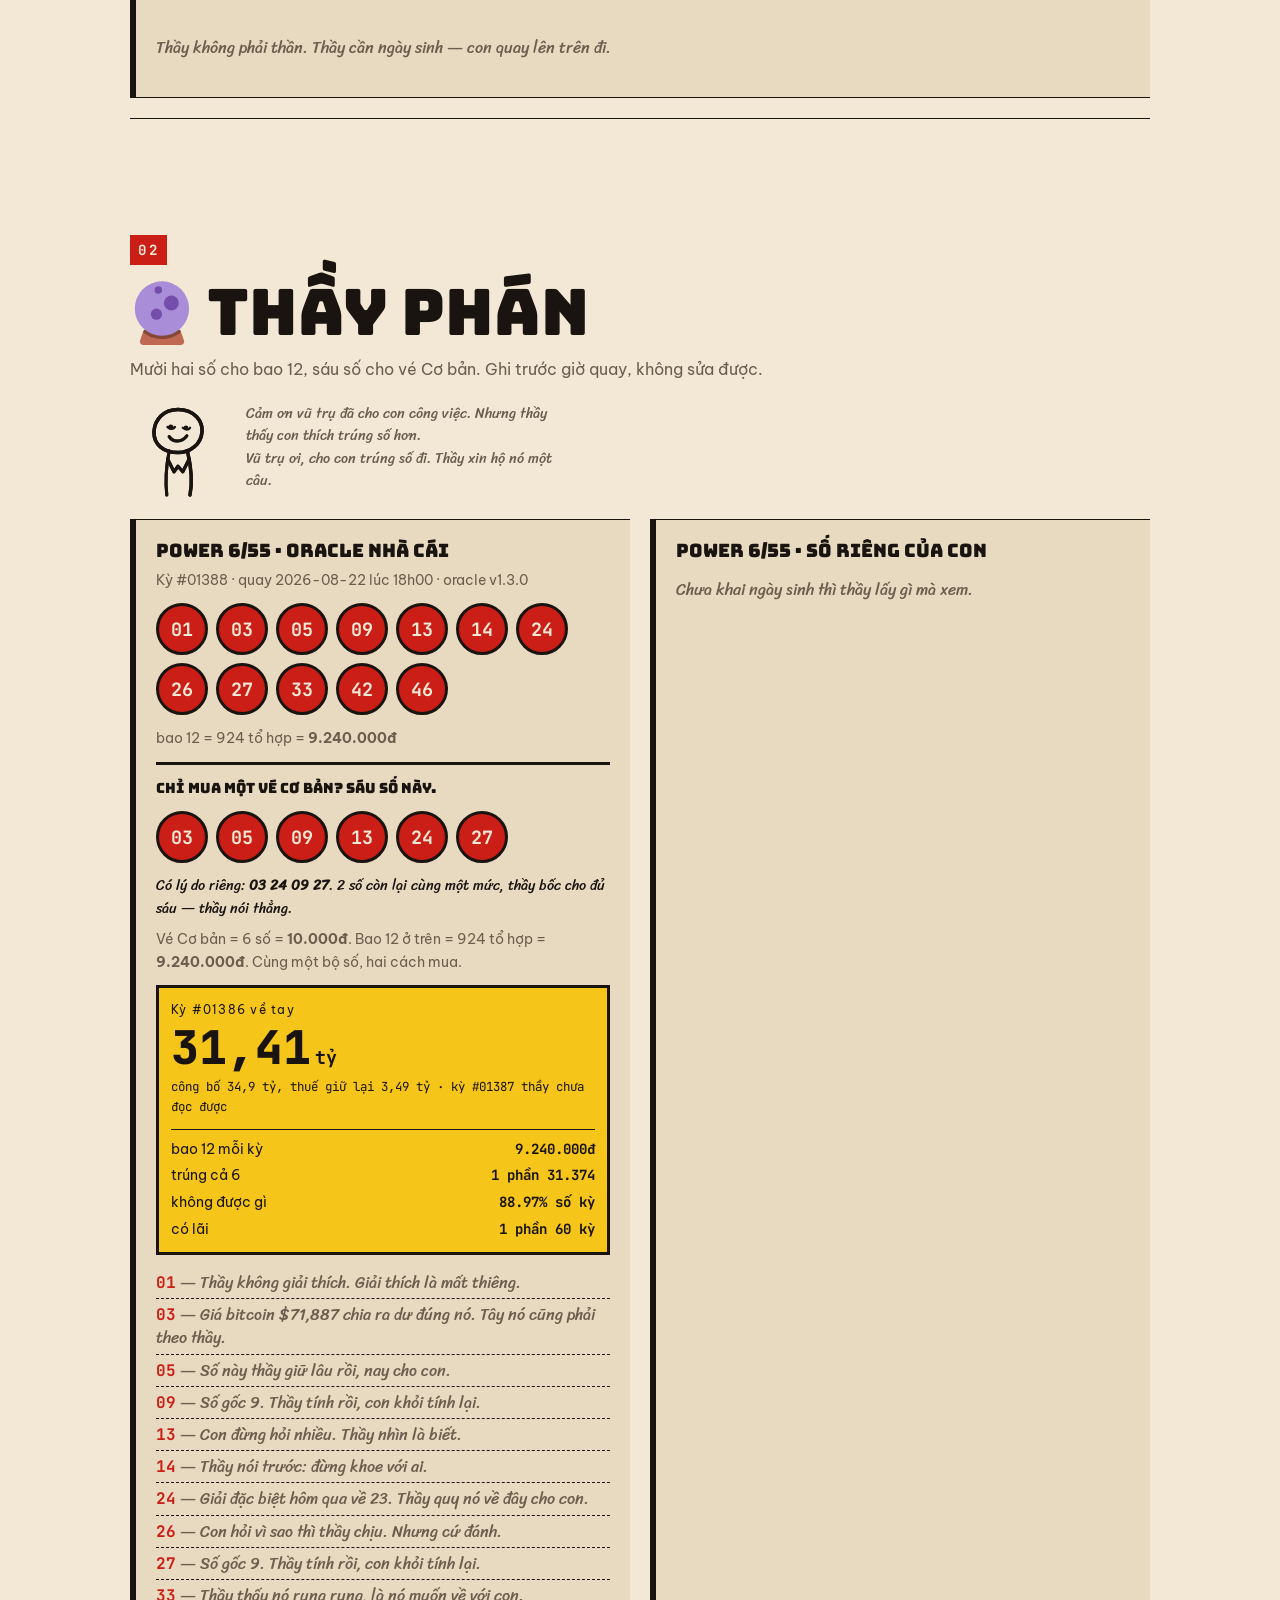
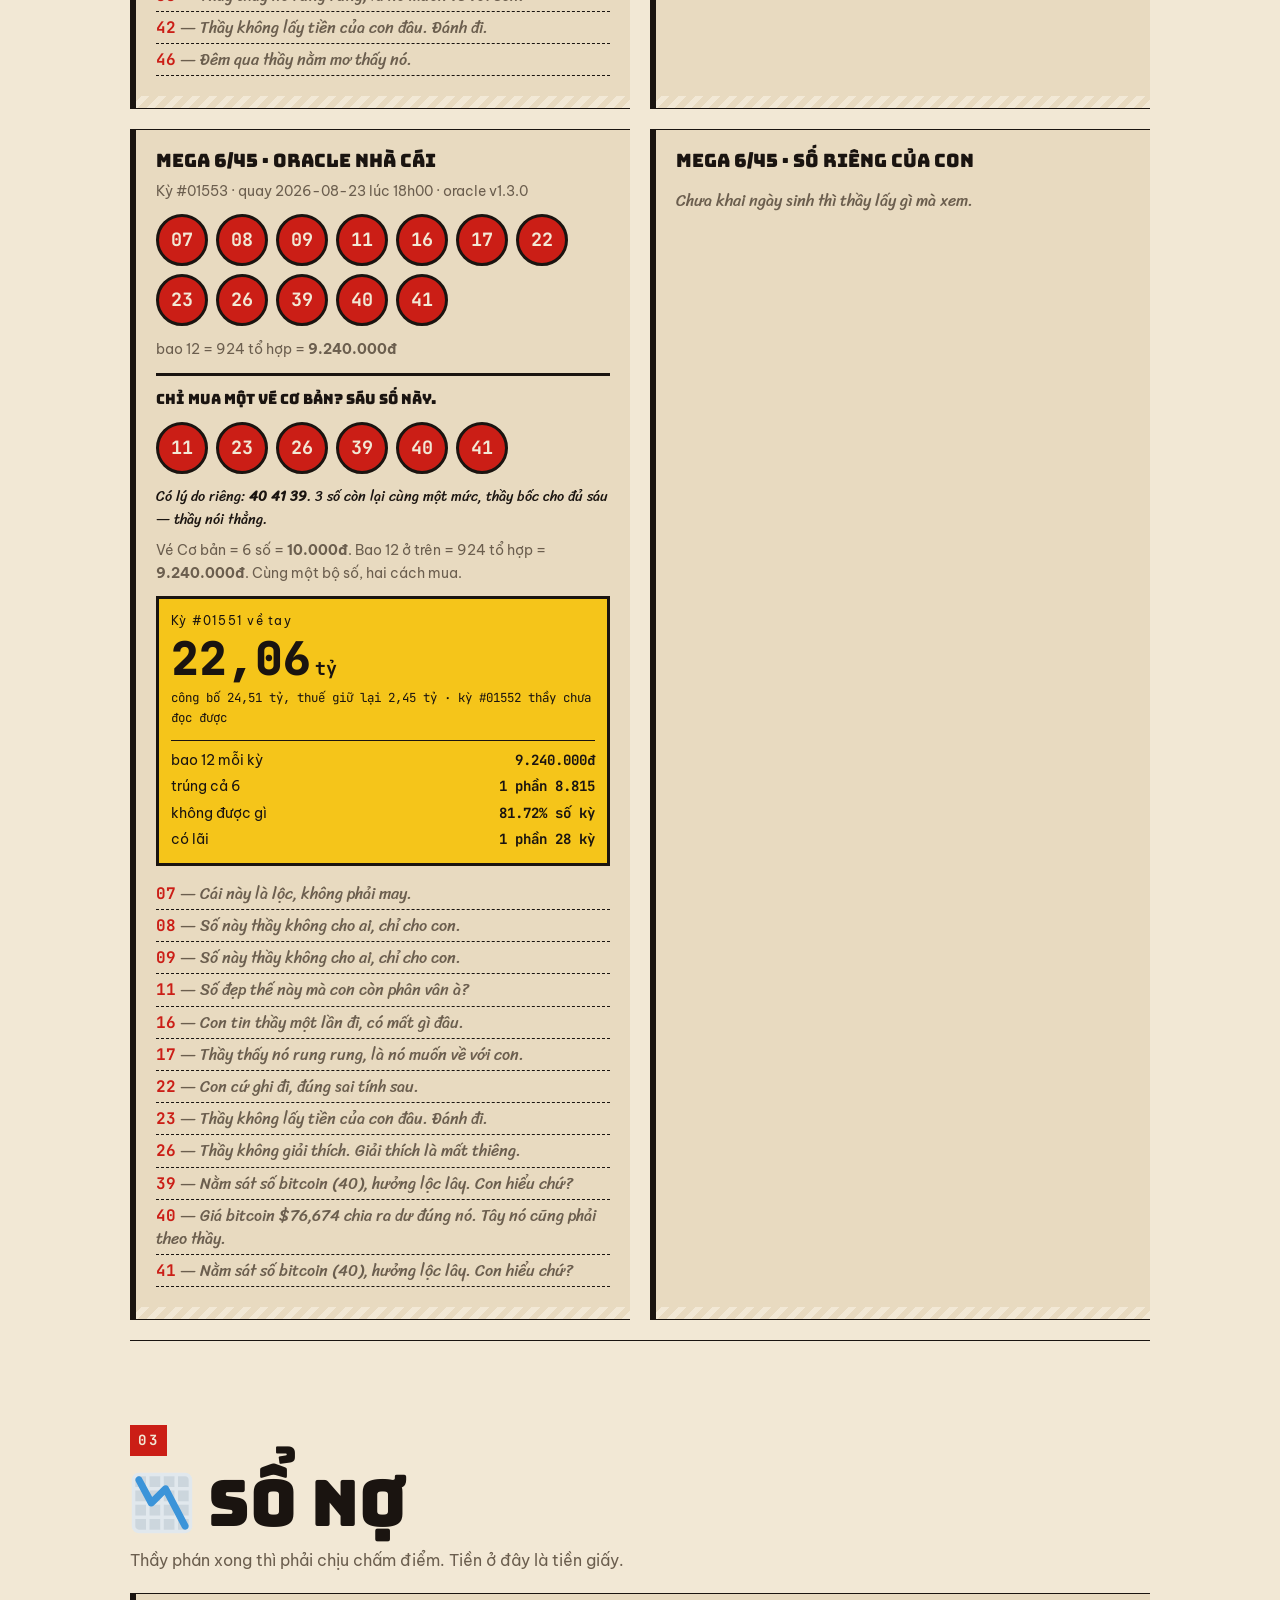
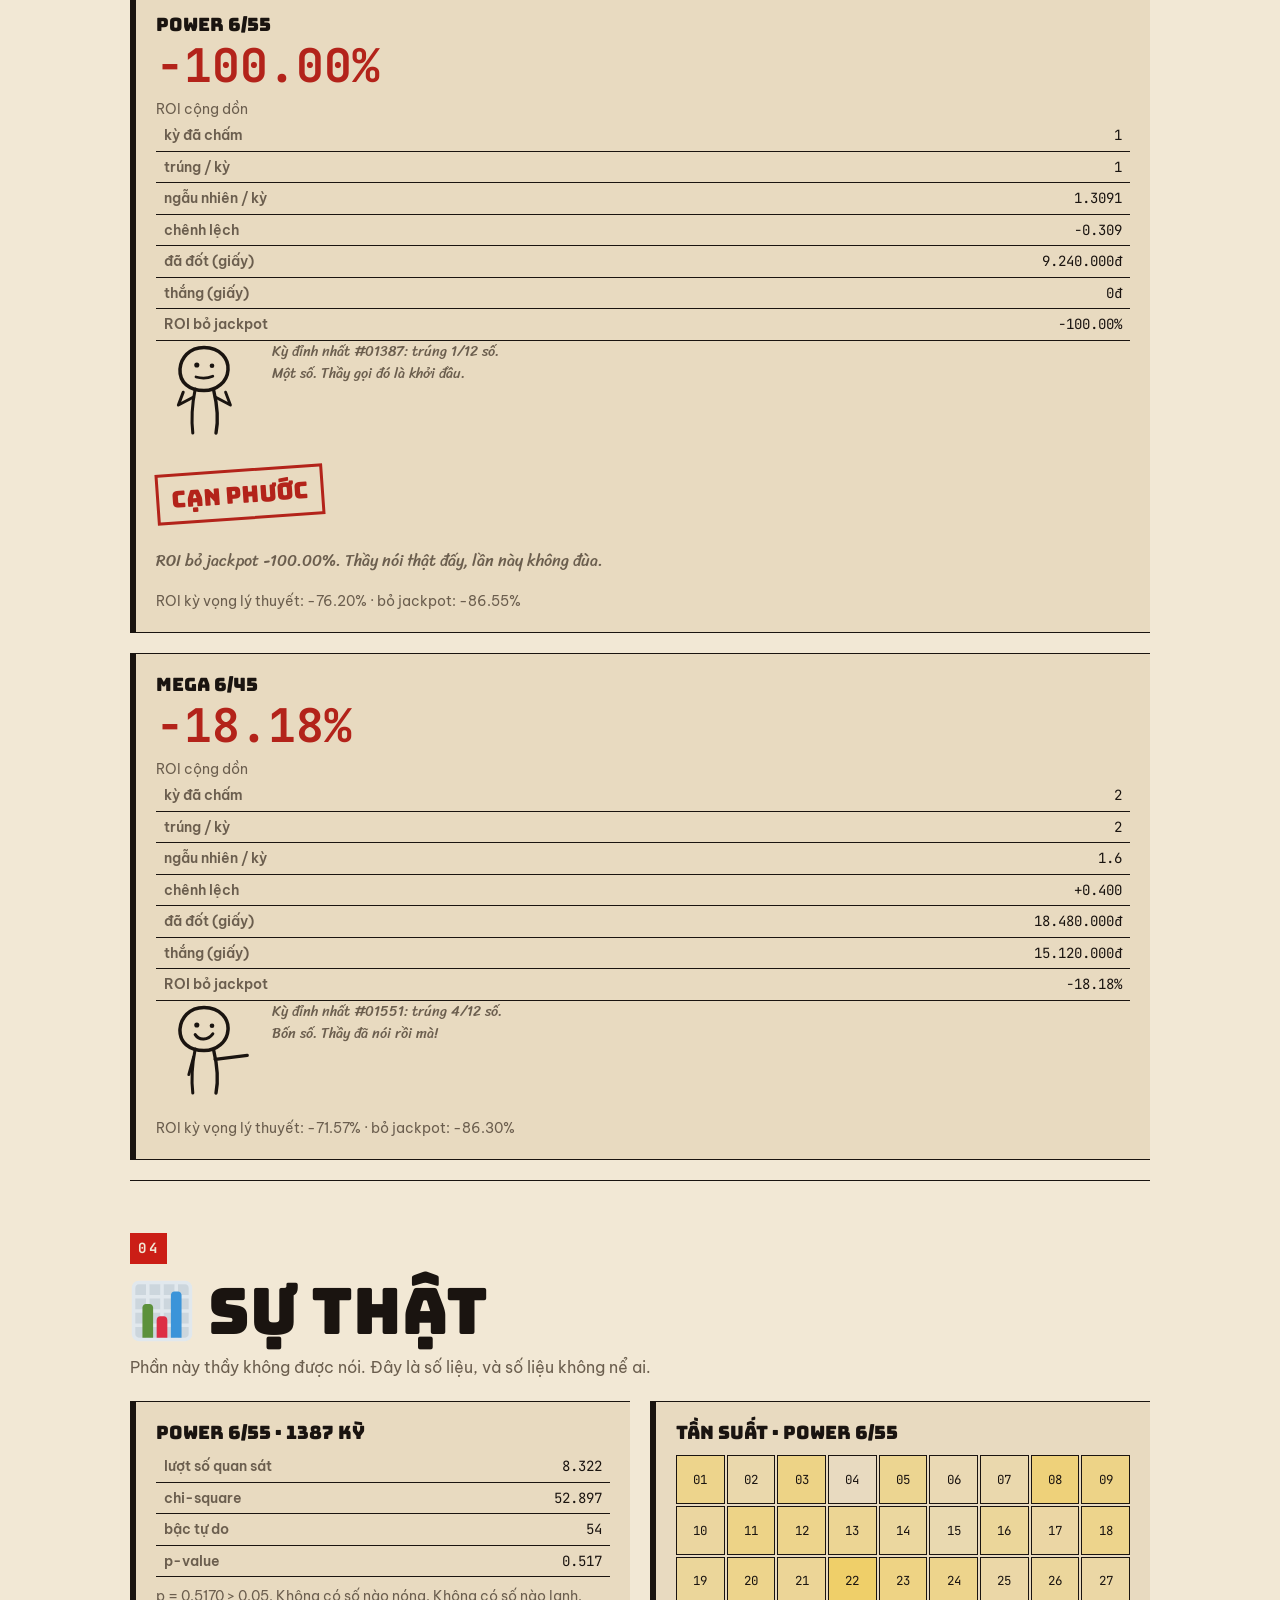
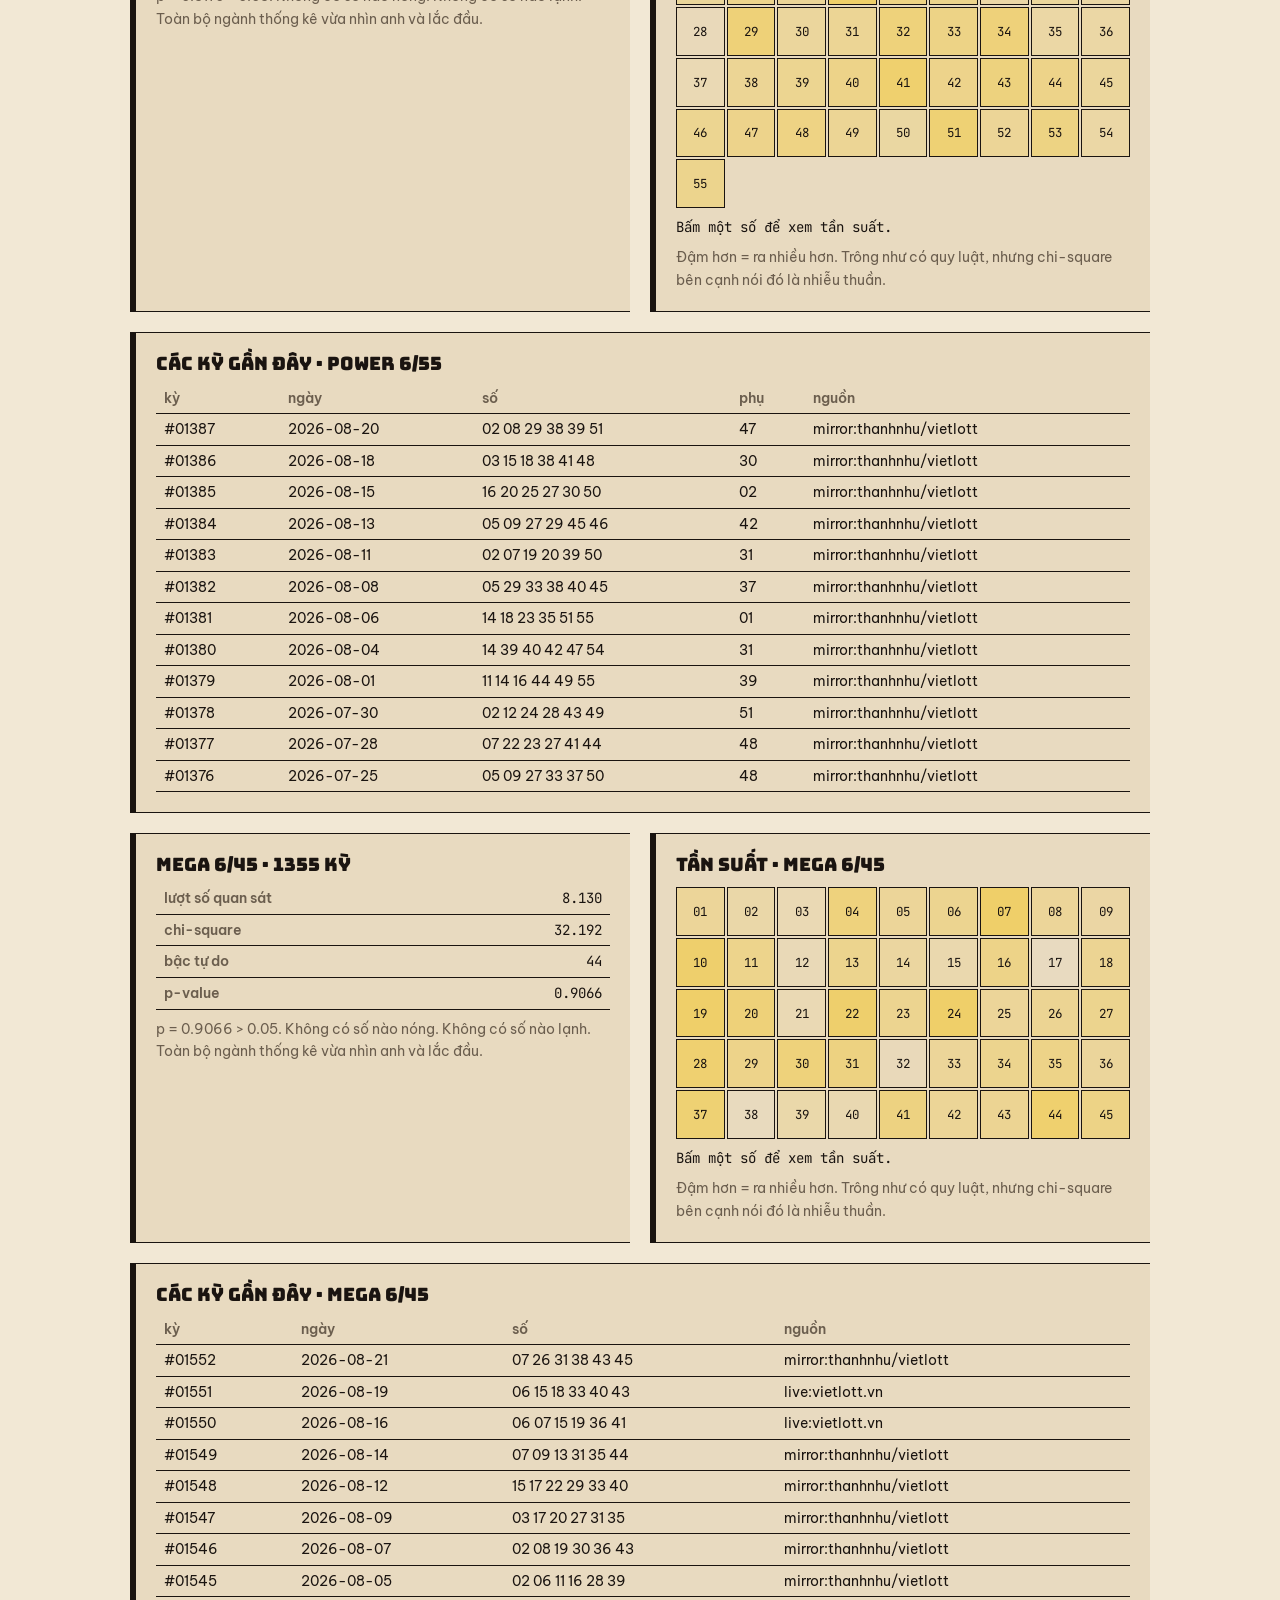
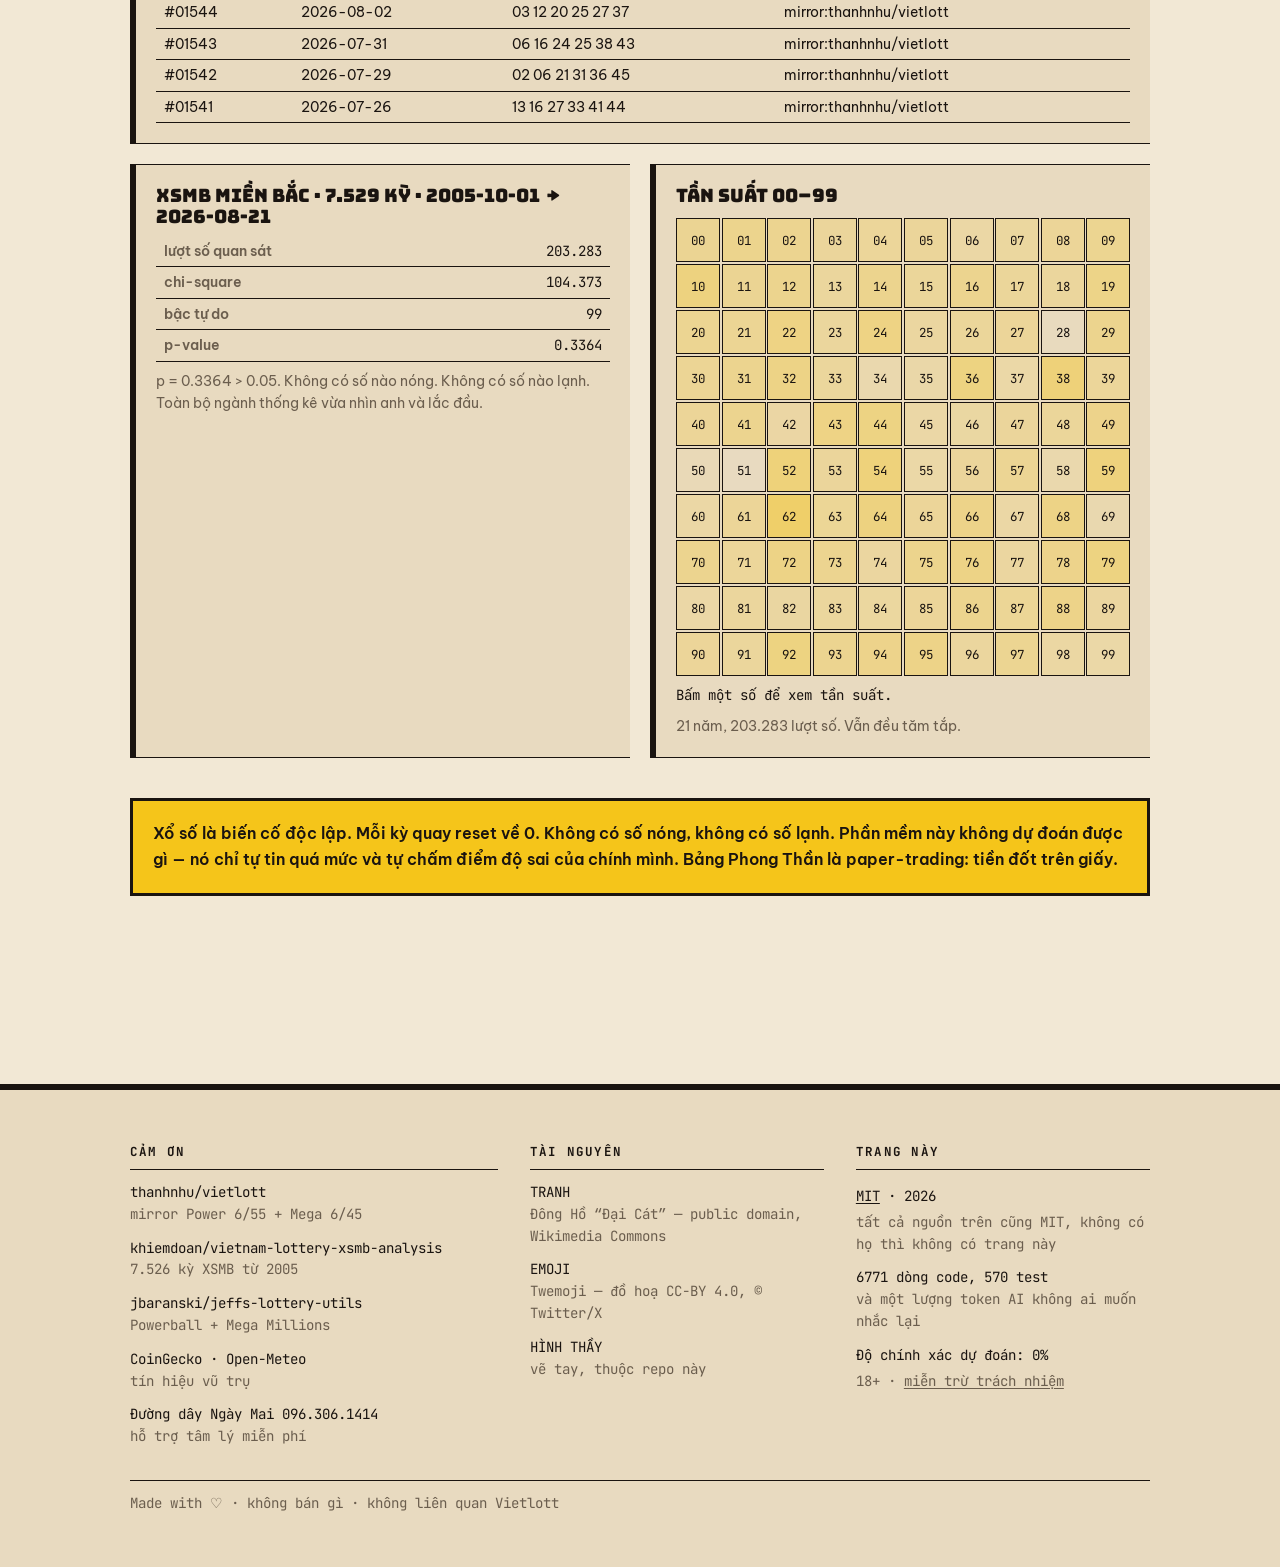
==== commit 993a0b13: "fix: footer về một trục lề — ba cột thay vì hai cột chồng một khối prose Footer chạy bốn trục lề tro" ====
--- a/site/index.html
+++ b/site/index.html
@@ -75,7 +75,6 @@
           <dt>CoinGecko · Open-Meteo</dt><dd>tín hiệu vũ trụ</dd>
           <dt>Đường dây Ngày Mai 096.306.1414</dt><dd>hỗ trợ tâm lý miễn phí</dd>
         </dl>
-        <p class="colophon__block">Tất cả đều MIT. Không có họ thì không có trang này.</p>
       </section>
       <section>
         <h2>TÀI NGUYÊN</h2>
@@ -85,14 +84,19 @@
           <dt>HÌNH THẦY</dt><dd>vẽ tay, thuộc repo này</dd>
         </dl>
       </section>
+      <section>
+        <h2>TRANG NÀY</h2>
+        <dl>
+          <dt><a href="https://github.com/quocdaijr/trungso">MIT</a> · 2026</dt>
+          <dd>tất cả nguồn trên cũng MIT, không có họ thì không có trang này</dd>
+          <dt>6771 dòng code, 570 test</dt>
+          <dd>và một lượng token AI không ai muốn nhắc lại</dd>
+          <dt>Độ chính xác dự đoán: 0%</dt>
+          <dd>18+ · <a href="https://github.com/quocdaijr/trungso/blob/main/DISCLAIMER.md">miễn trừ trách nhiệm</a></dd>
+        </dl>
+      </section>
     </div>
-    <p class="colophon__made">
-      Made with ♡, 6720 dòng code, 570 test, và một lượng token AI không ai muốn nhắc lại.<br>
-      Độ chính xác dự đoán: 0%.<br>
-      <a href="https://github.com/quocdaijr/trungso">MIT</a> · 2026 · không bán gì ·
-      không liên quan Vietlott · 18+ ·
-      <a href="https://github.com/quocdaijr/trungso/blob/main/DISCLAIMER.md">miễn trừ trách nhiệm</a>
-    </p>
+    <p class="colophon__base">Made with ♡ · không bán gì · không liên quan Vietlott</p>
   </div>
 </footer>
 
--- a/site/page.css
+++ b/site/page.css
@@ -311,7 +311,7 @@
 .btn[disabled]{opacity:.45; cursor:not-allowed; transform:none}
 .btn--ghost{background:transparent; color:var(--color-ink); border-color:var(--color-rule)}
 
-/* ---------------- footer: Ft5 statement ---------------- */
+/* ---------------- footer shell ---------------- */
 /* The footer owns its vertical rhythm and its background; the .wrap inside owns the
    measure and the safe-area inset. Without that split the footer sat at whatever width
    its own content chose - 625px on any desktop - and stopped lining up with the page
@@ -445,35 +445,76 @@
 .basic__note{font-family:var(--font-hand); font-size:var(--text-sm);
   color:var(--color-ink); margin:var(--space-xs) 0}
 
-/* ---------------- footer: Ft4 colophon ---------------- */
+/* ---------------- footer: Ft2 credit columns ---------------- */
+/* Was Ft4 colophon - columns of credits above one prose block. The prose block is gone,
+   and that is the whole fix. It carried max-width:70ch, so on a 1060px .wrap its 1px top
+   rule stopped 440px short of the columns above it and closed nothing; the sentence inside
+   wrapped mid-phrase with half the row empty. Its content now lives in a third column that
+   is structurally identical to the other two, so the footer has ONE left axis repeated
+   three times instead of four axes disagreeing. */
 .colophon{font-family:var(--font-num); font-size:var(--text-sm); line-height:1.55}
+
+/* The hairline is what makes three columns read as three columns. Three rules of equal
+   length landing on the same y is the cheapest possible grid cue, and below 900px - where
+   the columns stack - the same rule doubles as the section divider, so the single-column
+   form does not collapse into one long undifferentiated list. Hair here, not slab: .ft
+   already owns the slab edge, and design.md forbids an even box on four sides. */
 .colophon h2{font-family:var(--font-num); font-size:var(--text-xs); font-weight:700;
-  letter-spacing:.18em; margin:0 0 var(--space-sm); color:var(--color-ink)}
-
-/* Two columns once there is room. The credits are a tabular list, not prose, so the whole
-   block used to sit inside a 74ch reading measure - 625px no matter how wide the window,
-   which is what made it look squeezed on a desktop. The measure now applies only to the
-   one part of the footer that is actually prose. */
+  letter-spacing:.18em; margin:0 0 var(--space-sm); color:var(--color-ink);
+  border-bottom:var(--rule-hair) solid var(--color-rule); padding-bottom:var(--space-xs)}
+
+/* Columns are not equal fractions, and the reason was measured rather than eyeballed.
+   "khiemdoan/vietnam-lottery-xsmb-analysis" needs 329.5px unwrapped at --text-sm in
+   JetBrains Mono. Three even columns of the 1020px content box with --space-lg gutters
+   give 318.66px each - checked by switching the live grid to repeat(3,minmax(0,1fr)) and
+   re-measuring, not by arithmetic - and that dt then renders 43.6px tall, i.e. two lines.
+   Because dt carries overflow-wrap:anywhere it breaks mid-word, so it is a wrap that never
+   overflows and never gets reported, only seen. 1.25fr 1fr 1fr gives column 1 a measured
+   367.69px and every dt stays on one line. The ratio is what the content asks for anyway:
+   five credits left, three assets middle, three meta right.
+
+   980px, not the 900px the two-column version used. Swept the viewport in 8px steps: at
+   904px column 1 is 307.7px and the long dt is already two lines, and it stays two lines
+   all the way to 960px (329.2px, still 0.3px short). 968px is the first width that clears
+   it at 332.3px. Turning three columns on at 900 would have shipped a wrap for 68px of
+   viewport that nobody would have thought to check, because the breakpoint was inherited
+   rather than re-measured after the column count changed.
+
+   Measuring note: do not count lines with Range.getClientRects() here. The footer links are
+   display:inline-block for their tap target, so their rect sits 4px above the text rect and
+   a naive top-count reports "MIT · 2026" as two lines when it is one. Divide the element
+   height by line-height instead. */
 .colophon__cols{display:grid; grid-template-columns:minmax(0,1fr); gap:var(--space-lg)}
-@media (min-width:900px){
-  .colophon__cols{grid-template-columns:repeat(2,minmax(0,1fr)); gap:var(--space-xl)}
+@media (min-width:980px){
+  .colophon__cols{grid-template-columns:1.25fr 1fr 1fr; gap:var(--space-lg)}
+  .colophon__cols--2{grid-template-columns:1.25fr 1fr}
 }
 
 /* dt above dd at every width, not beside it. The side-by-side form needed a fixed dt
    column and no width fits both "EMOJI" and "khiemdoan/vietnam-lottery-xsmb-analysis":
    at 22ch the long repo names wrapped on every viewport, desktop included. Stacking
-   removes the constraint instead of tuning it. */
+   removes the constraint instead of tuning it.
+
+   dd is NOT indented. It used to carry padding-left:var(--space-sm), which put every
+   second line on a 12px-offset axis of its own - too small to read as hierarchy, big
+   enough to read as sloppiness, and the hierarchy was already carried by --color-ink-dim.
+   One axis per column, no exceptions. */
 .colophon dl{margin:0}
 .colophon dt{color:var(--color-ink); overflow-wrap:anywhere}
-.colophon dd{margin:0 0 var(--space-sm); padding-left:var(--space-sm);
-  color:var(--color-ink-dim); overflow-wrap:anywhere}
+.colophon dd{margin:0 0 var(--space-sm); color:var(--color-ink-dim);
+  overflow-wrap:anywhere}
 .colophon dd:last-of-type{margin-bottom:0}
-.colophon__block{margin:var(--space-md) 0 0; color:var(--color-ink-dim)}
-.colophon__made{
-  color:var(--color-ink); border-top:var(--rule-hair) solid var(--color-rule);
-  padding-top:var(--space-sm); margin:var(--space-lg) 0 0;
-  max-width:70ch; /* this part IS prose, so it keeps a measure */
-}
+
+/* Inline links at --text-sm are a 14px-tall hit area. WCAG 2.5.8 asks 24x24 as AA, and
+   --tap (44px) is the AAA figure the page uses for real controls; a footnote link is not a
+   control, so this takes the AA line and gets there with padding rather than by growing
+   the type. inline-block is required for padding-block to affect the box at all. */
+.colophon a{display:inline-block; padding-block:var(--space-2xs)}
+
+/* The base strip spans the full .wrap - no measure. That is the difference between a rule
+   that closes the footer and the one that used to stop halfway across it. */
+.colophon__base{margin:var(--space-lg) 0 0; padding-top:var(--space-sm);
+  border-top:var(--rule-hair) solid var(--color-rule); color:var(--color-ink-dim)}
 
 /* ---------------- reveal ---------------- */
 .reveal{opacity:0; transform:translateY(14px);
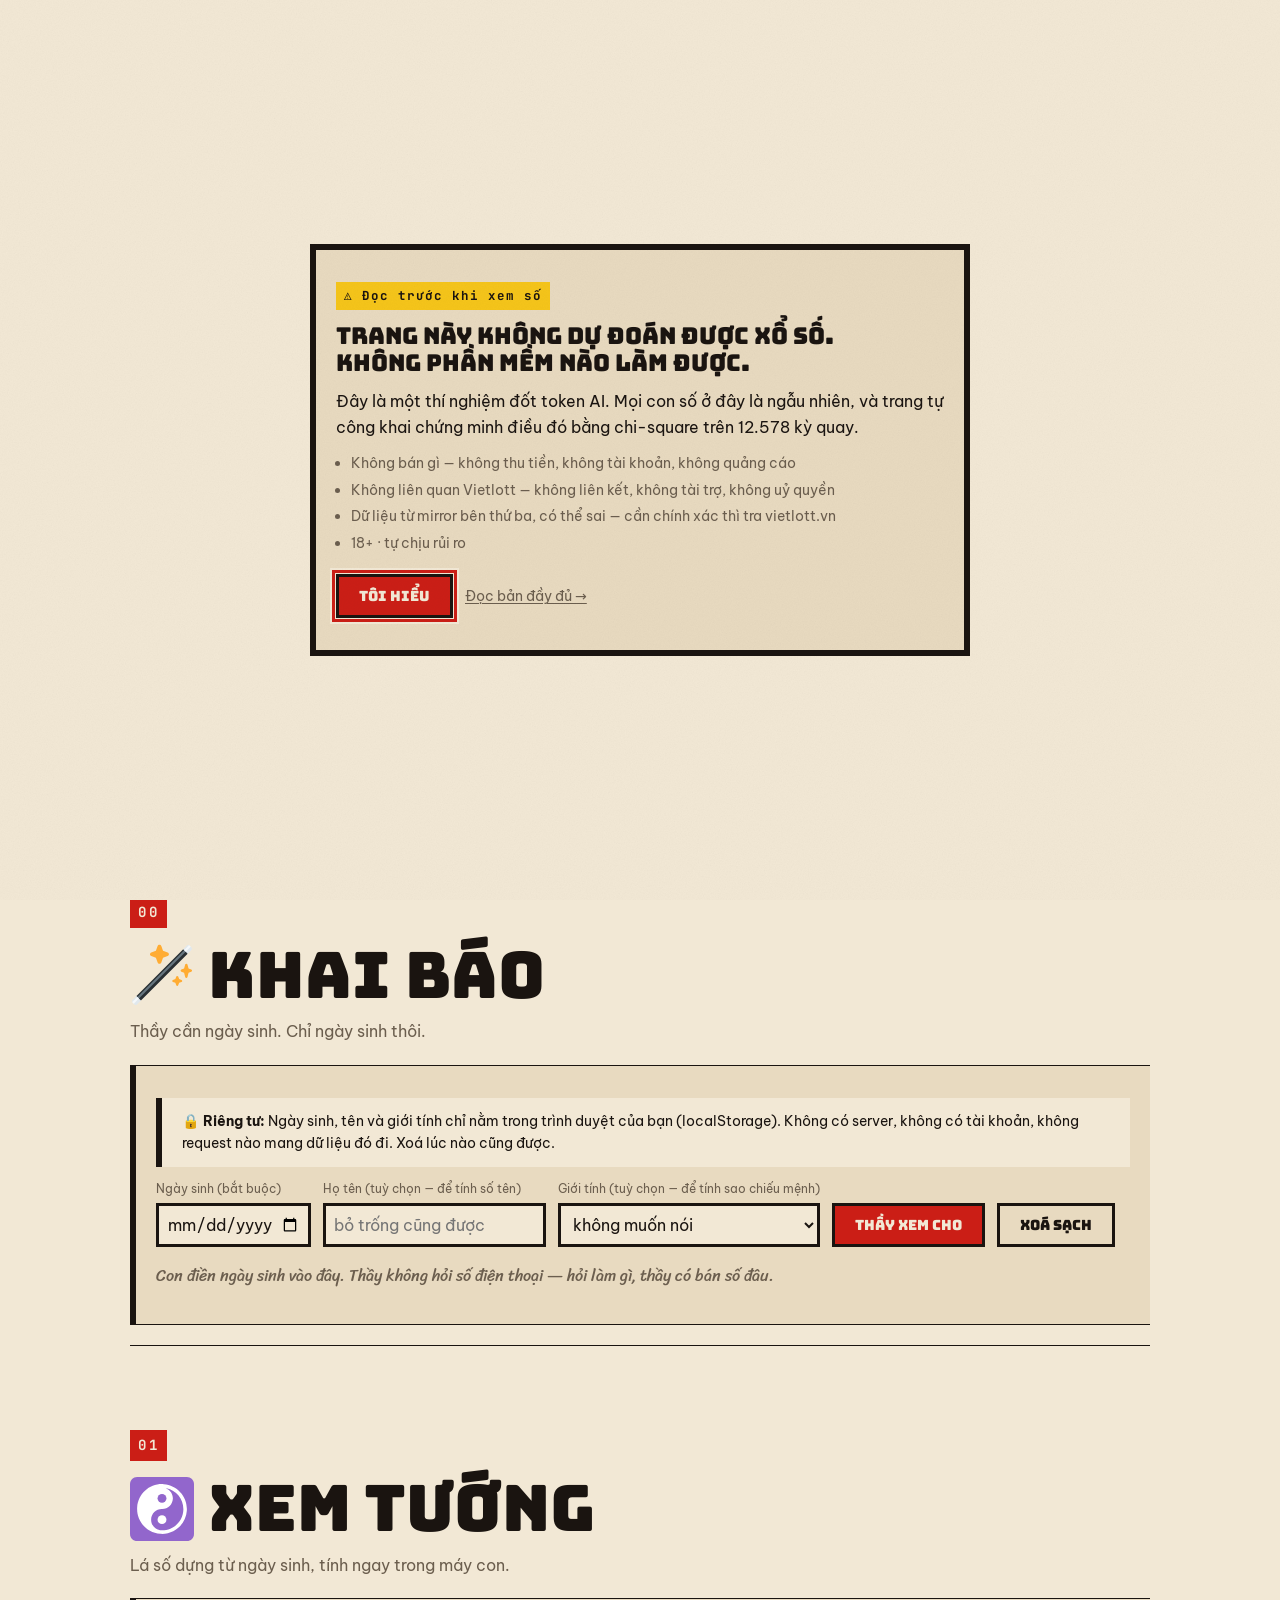
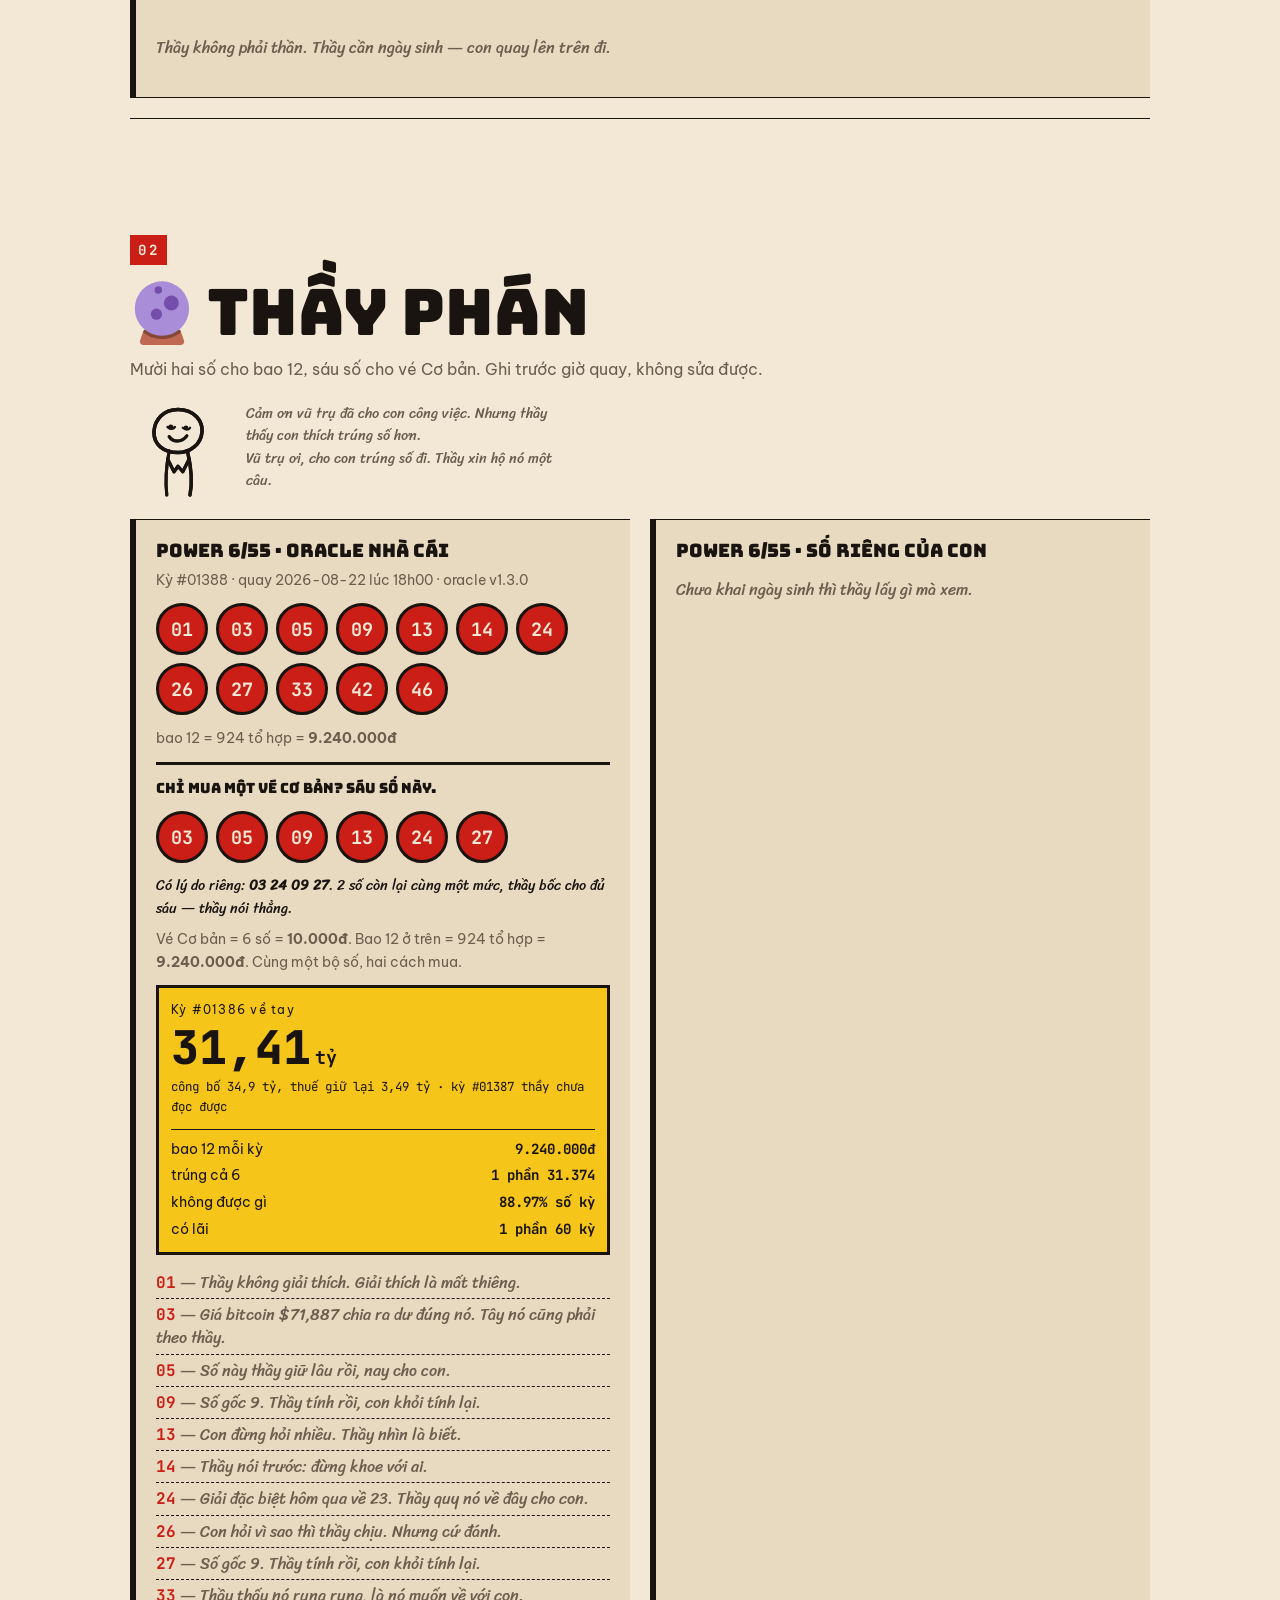
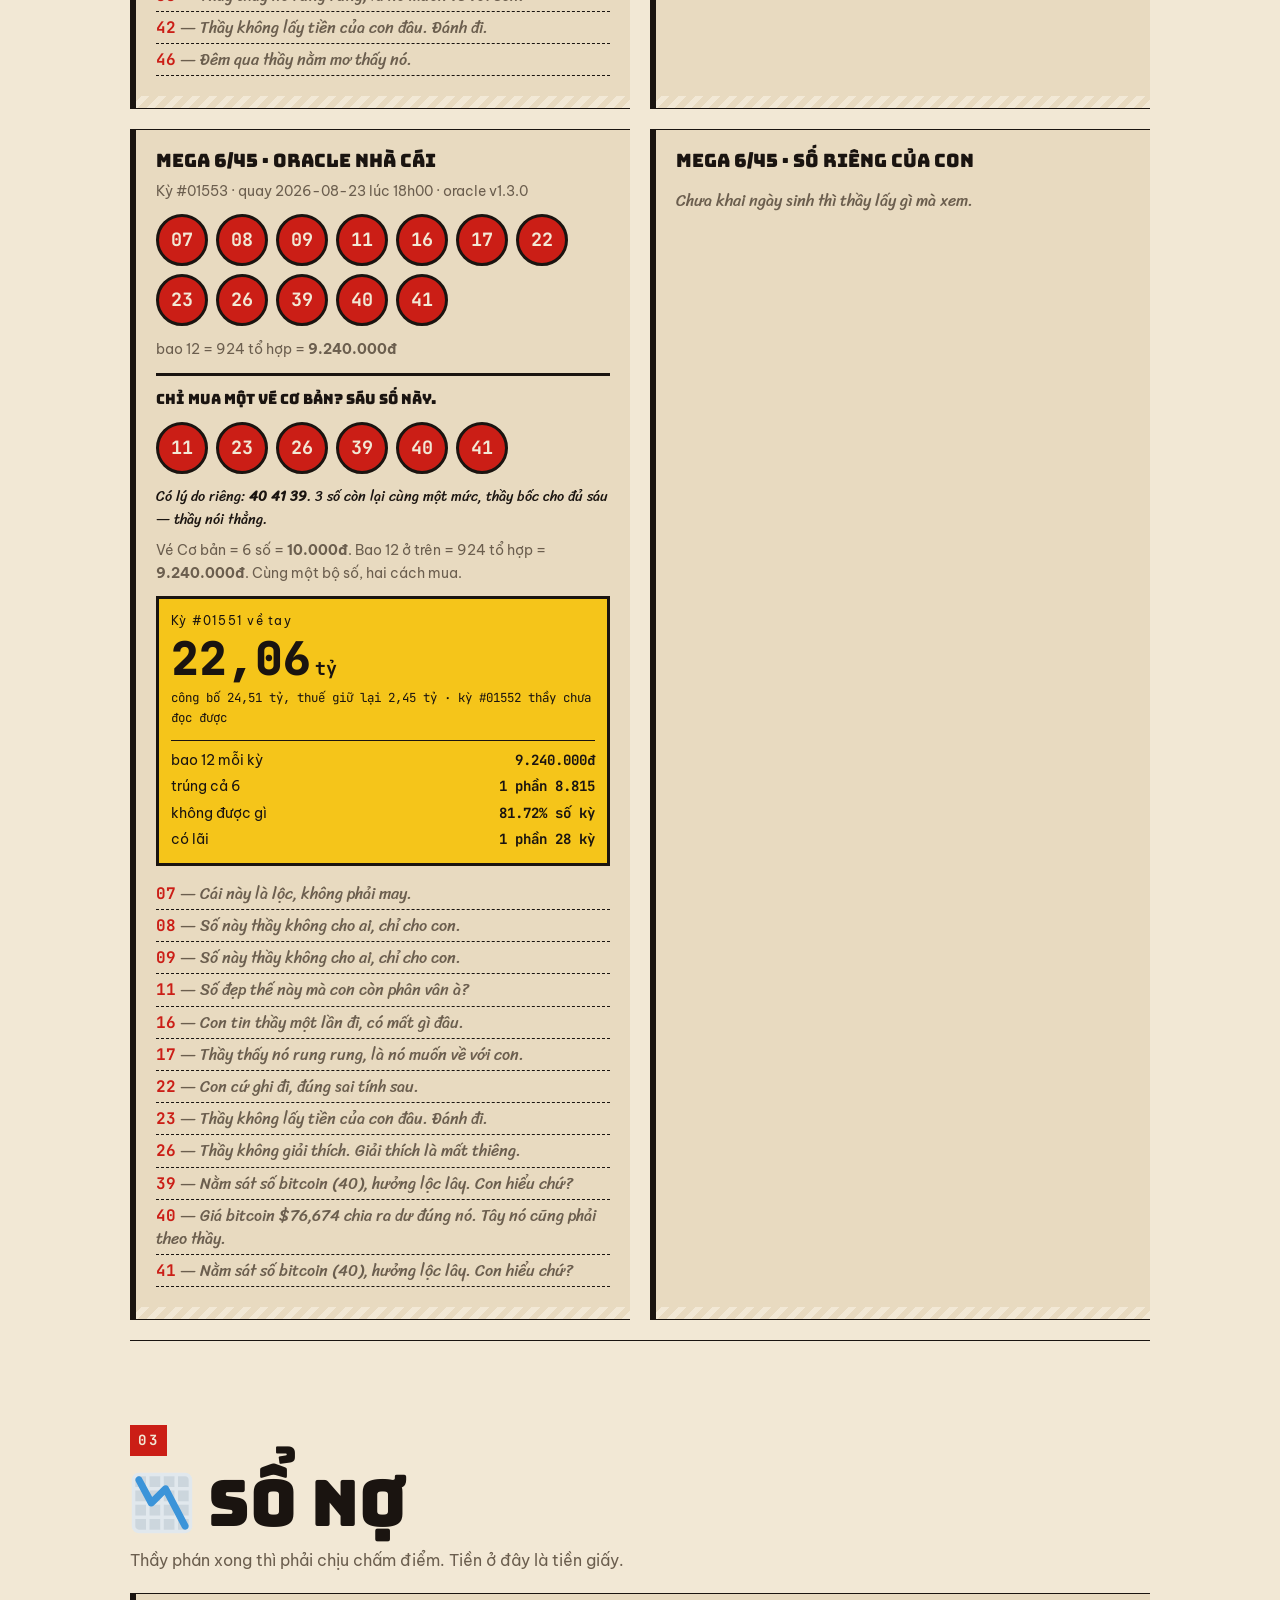
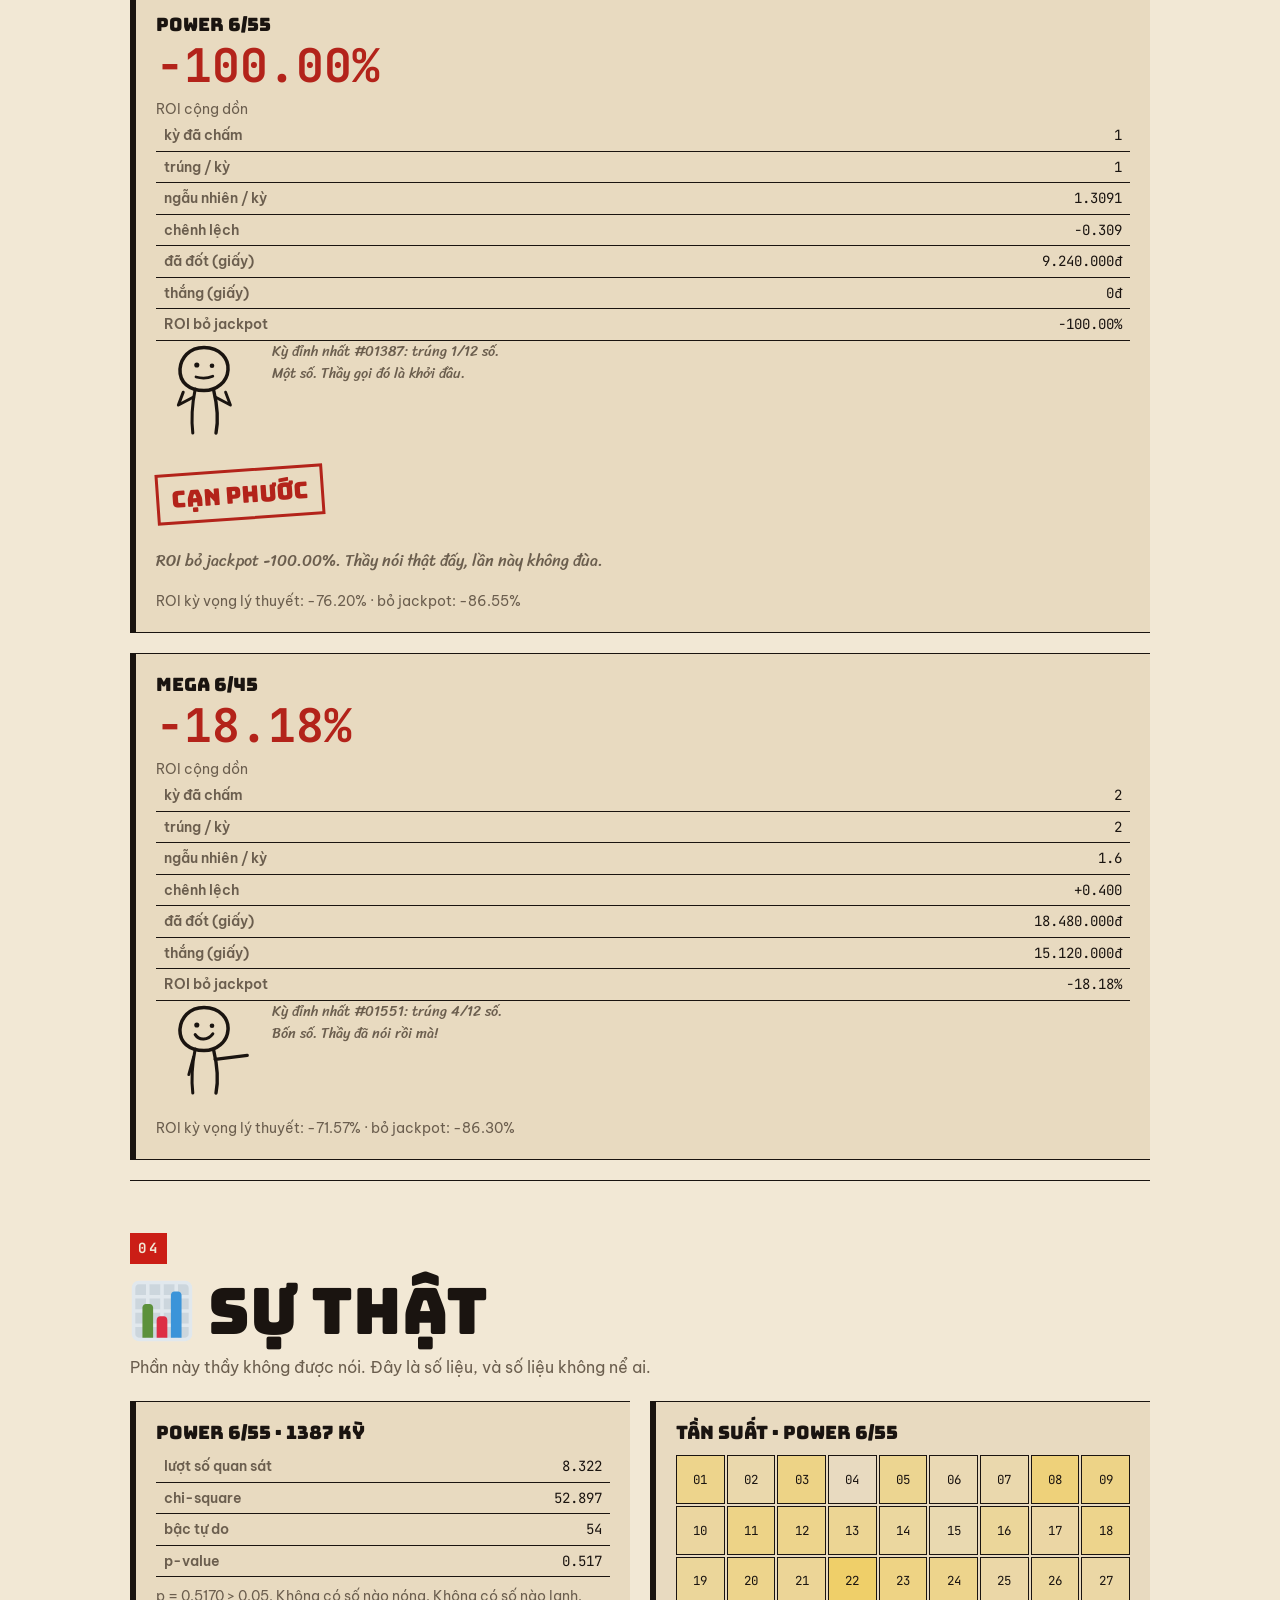
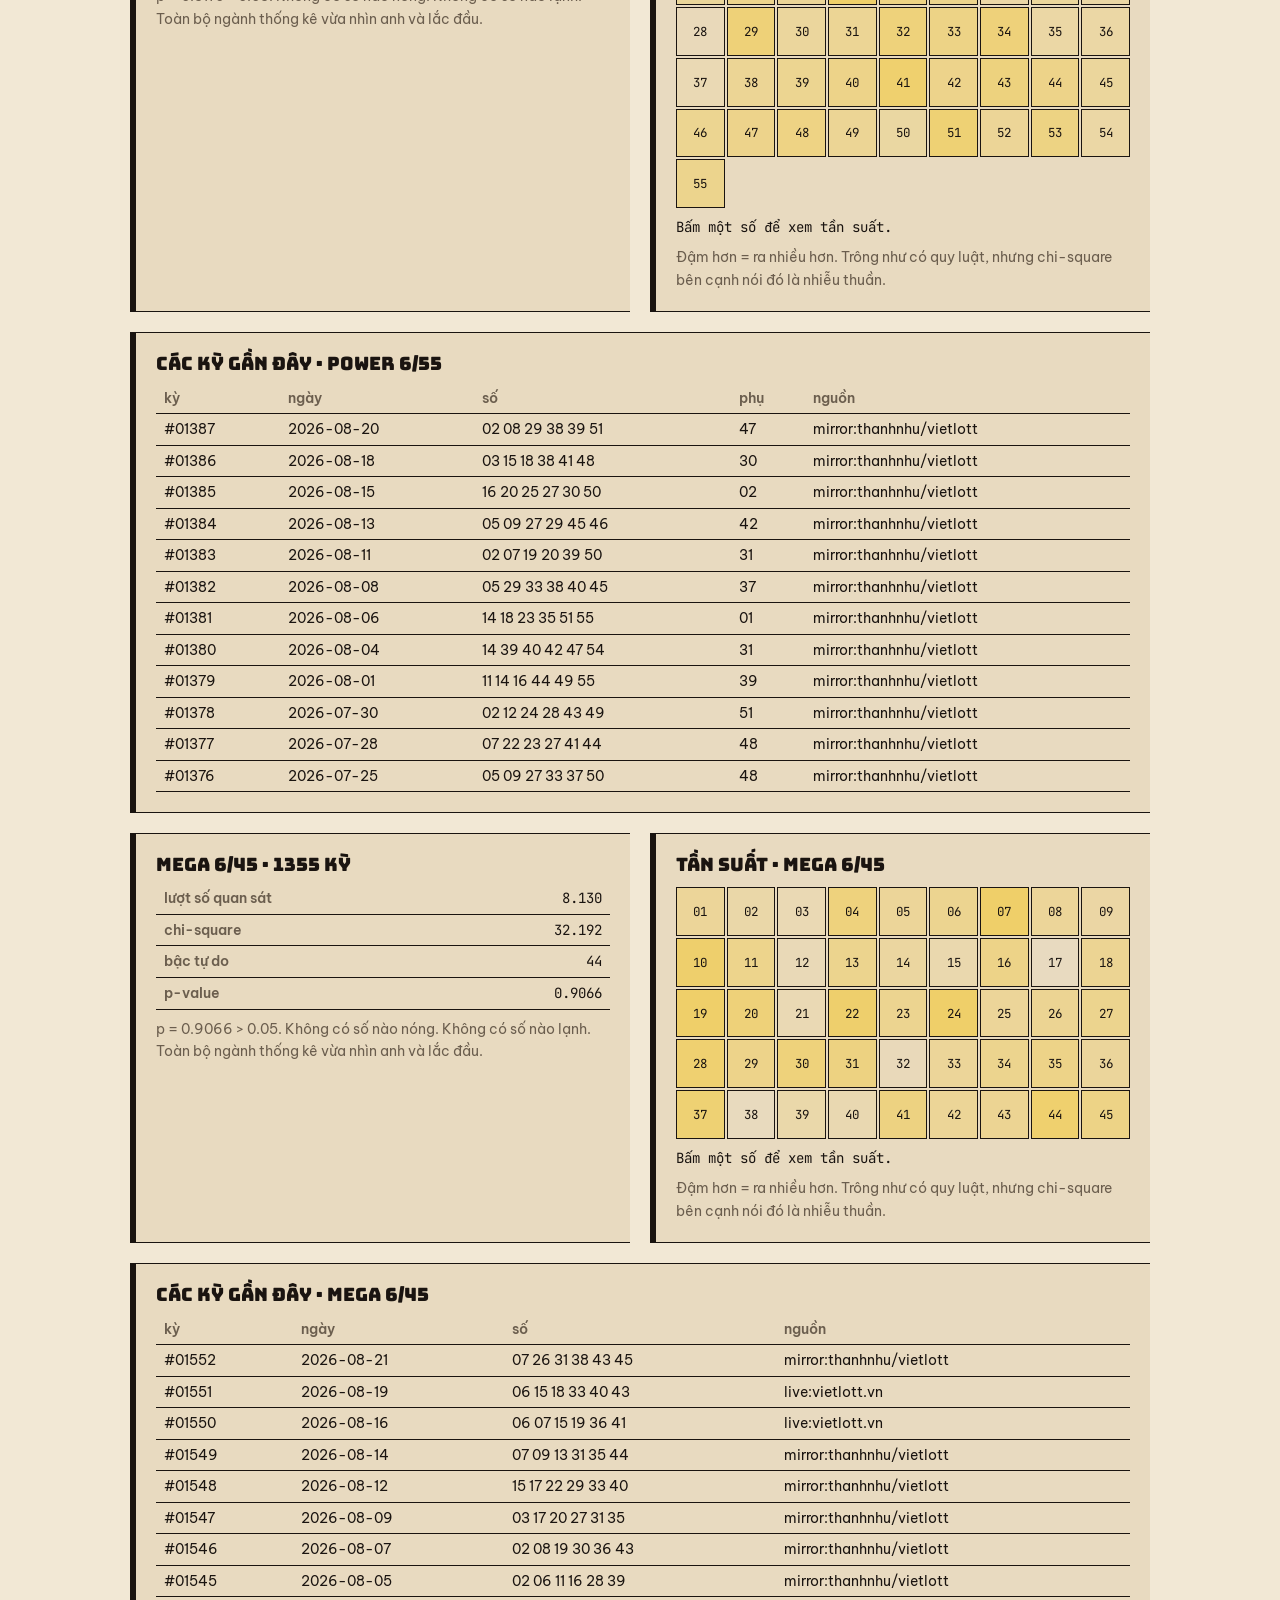
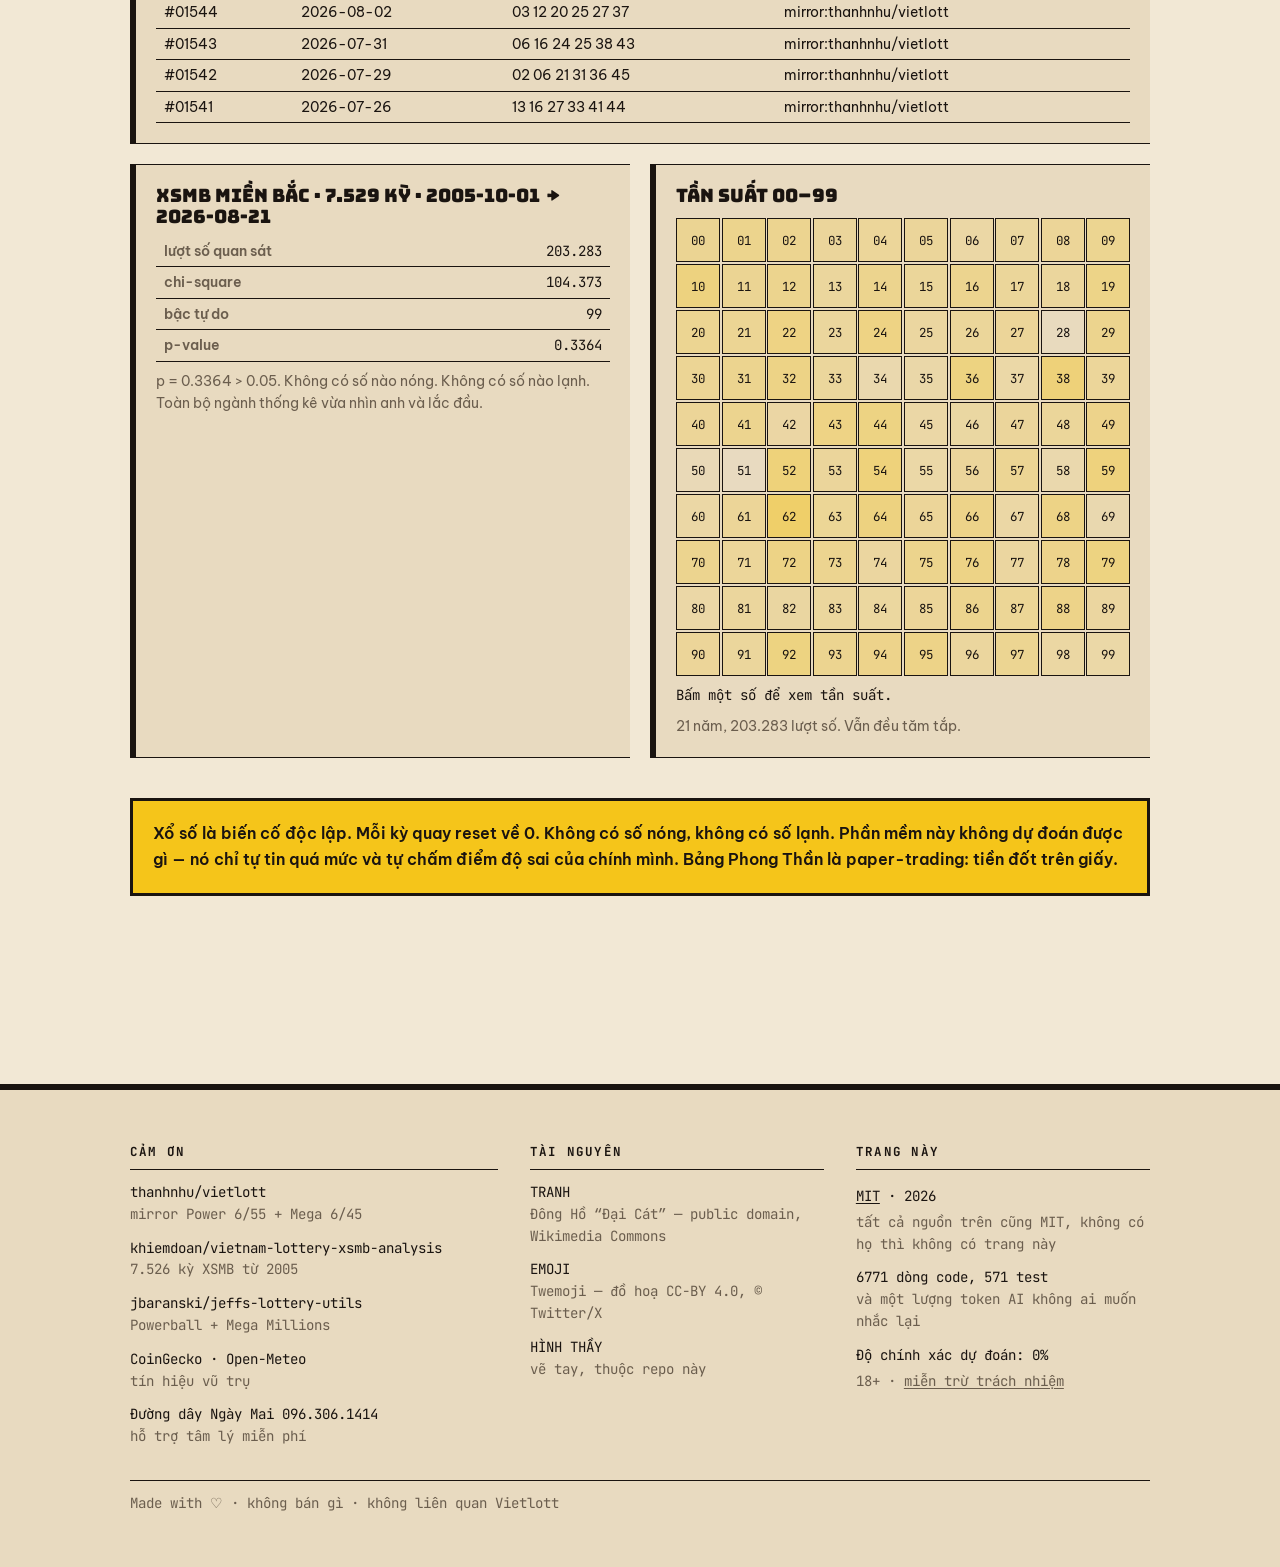
==== commit f5fcb988: "docs: design.md nhận trang tài chính, và badge test thôi mục ruỗng design.md là file khoá design sys" ====
--- a/site/index.html
+++ b/site/index.html
@@ -89,7 +89,7 @@
         <dl>
           <dt><a href="https://github.com/quocdaijr/trungso">MIT</a> · 2026</dt>
           <dd>tất cả nguồn trên cũng MIT, không có họ thì không có trang này</dd>
-          <dt>6771 dòng code, 570 test</dt>
+          <dt>6771 dòng code, 571 test</dt>
           <dd>và một lượng token AI không ai muốn nhắc lại</dd>
           <dt>Độ chính xác dự đoán: 0%</dt>
           <dd>18+ · <a href="https://github.com/quocdaijr/trungso/blob/main/DISCLAIMER.md">miễn trừ trách nhiệm</a></dd>
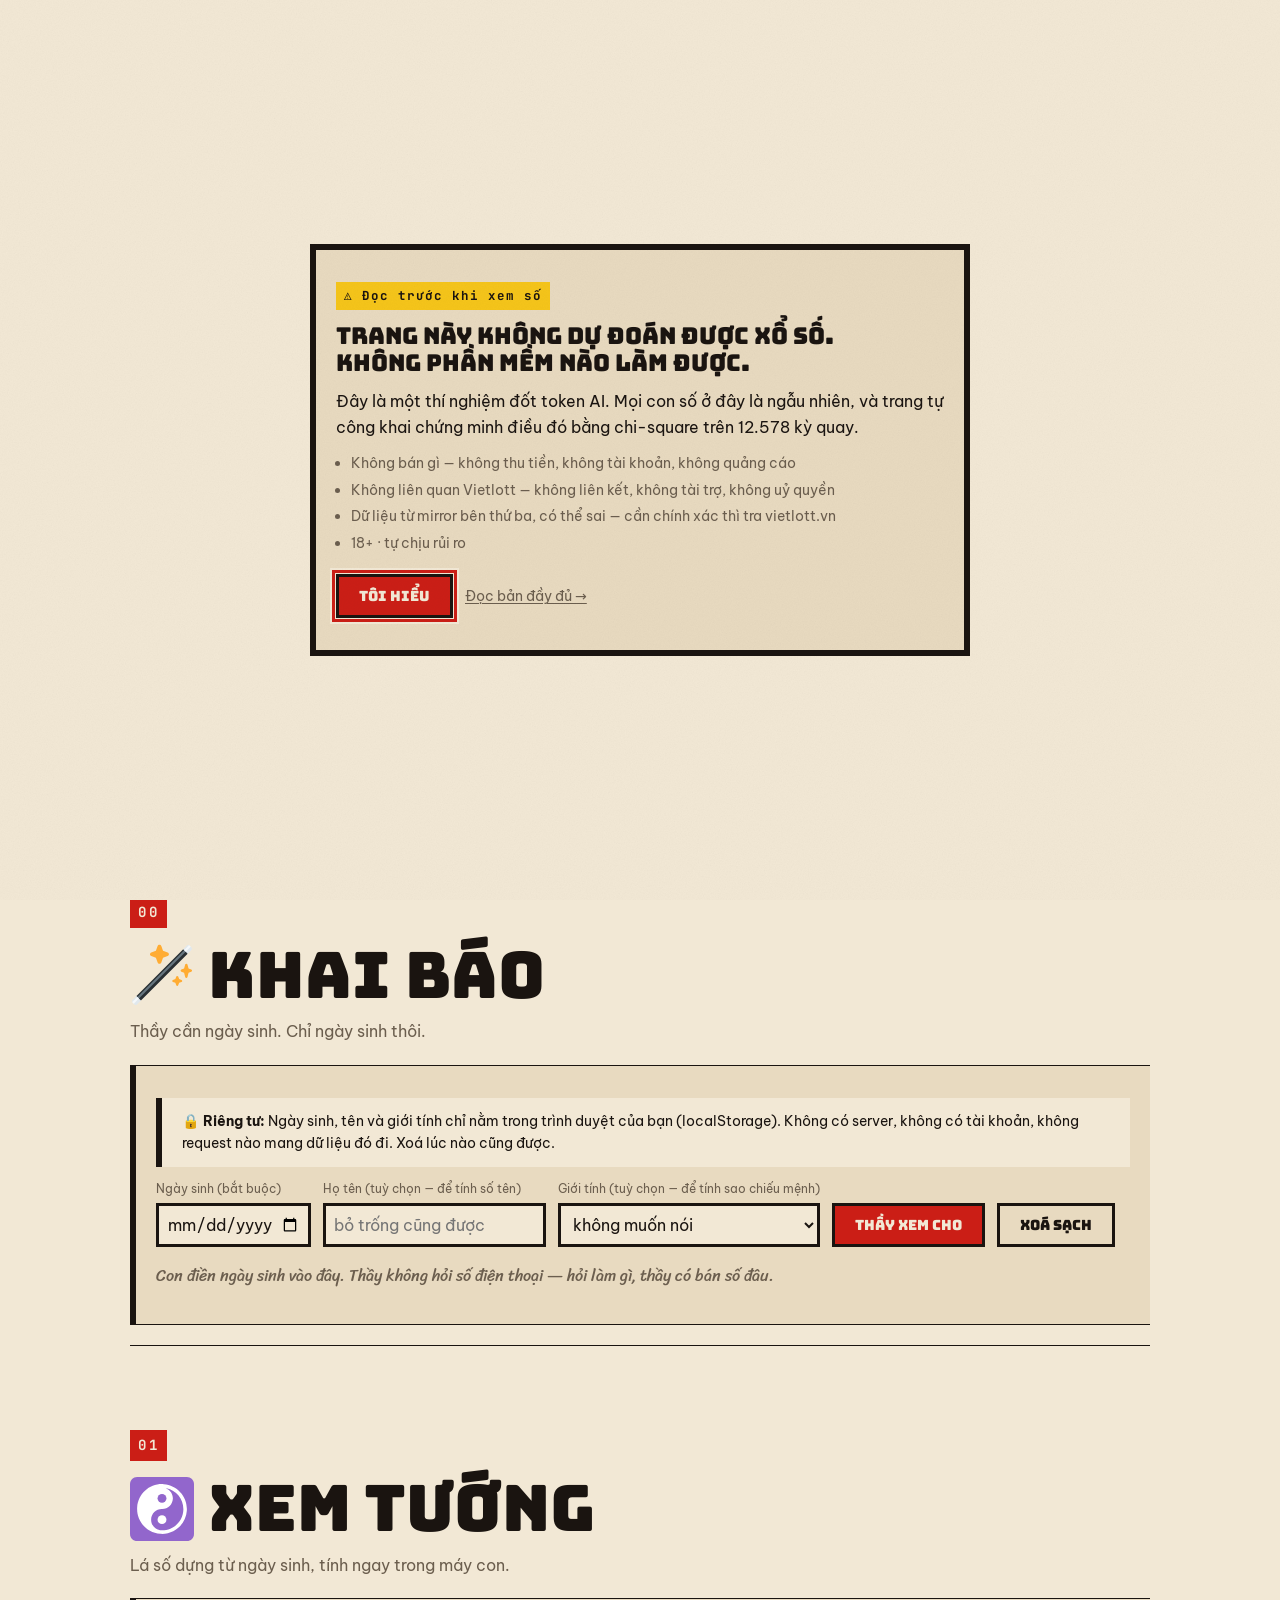
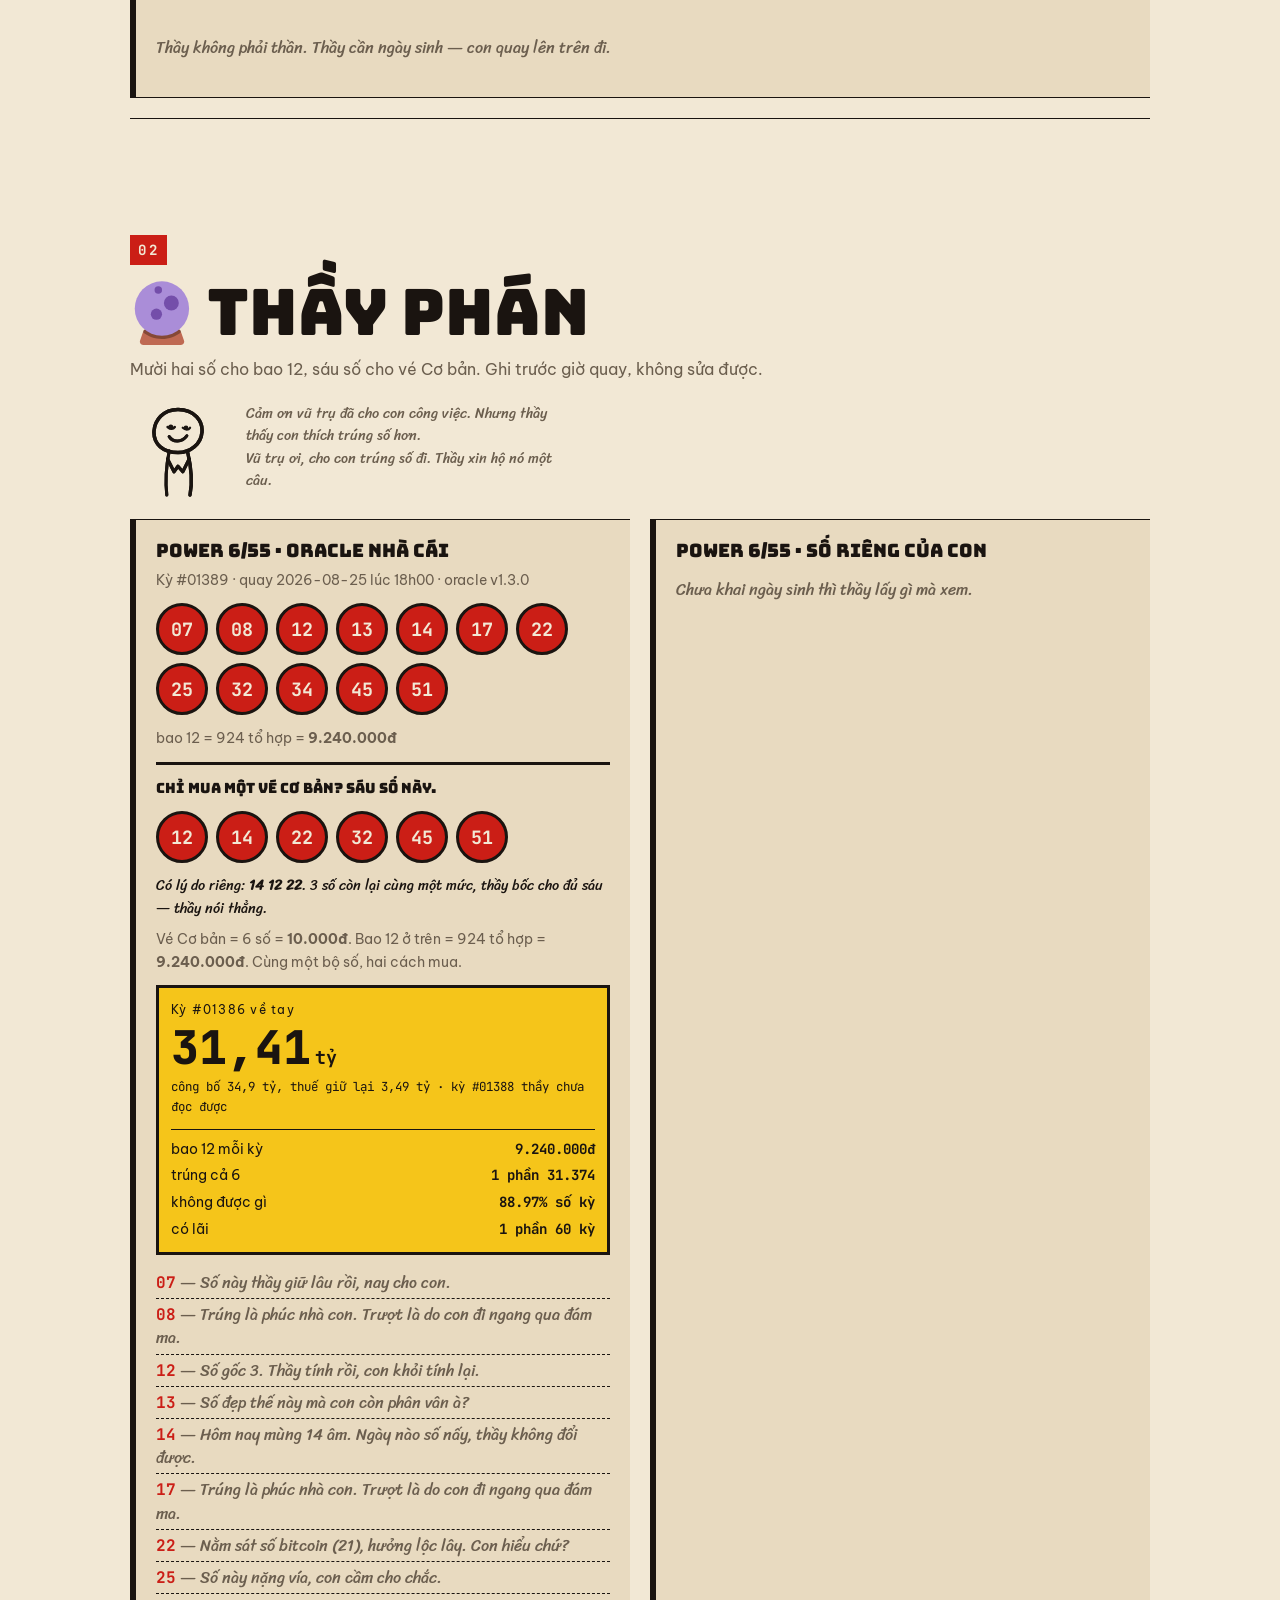
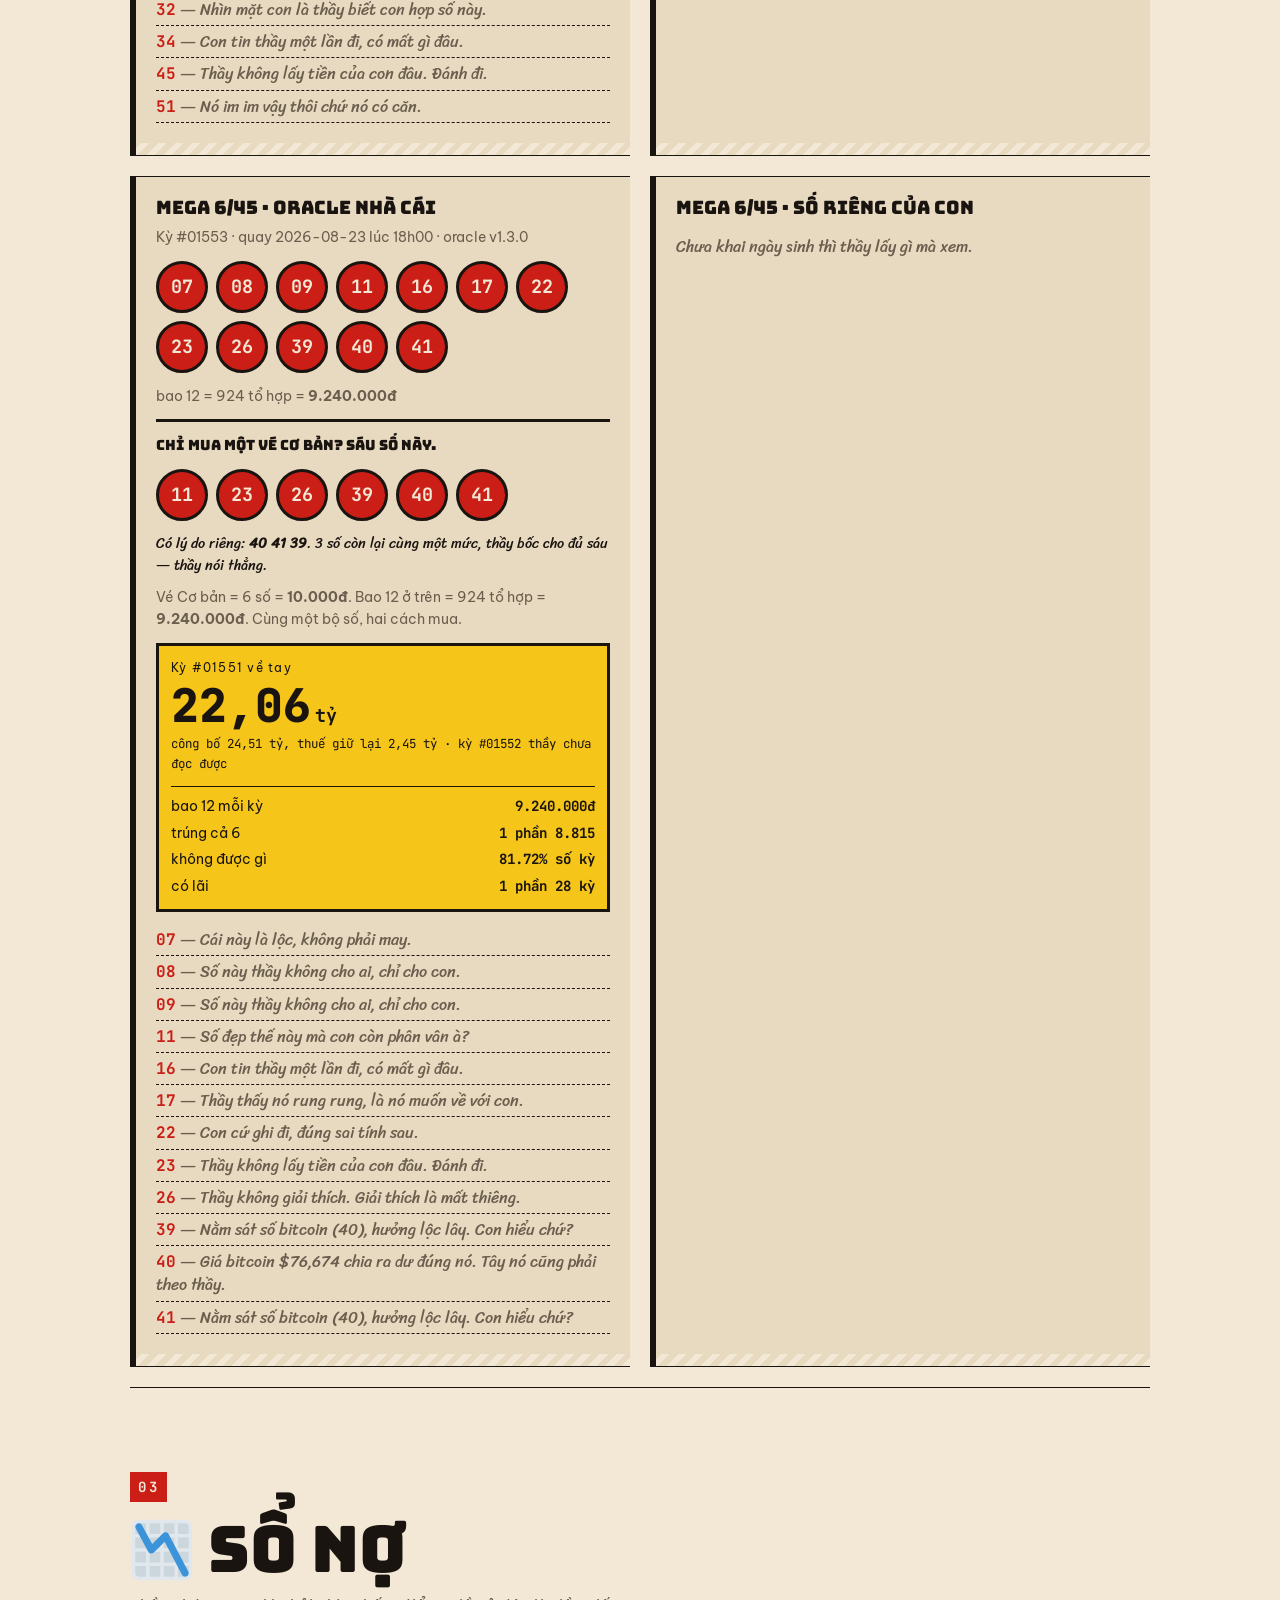
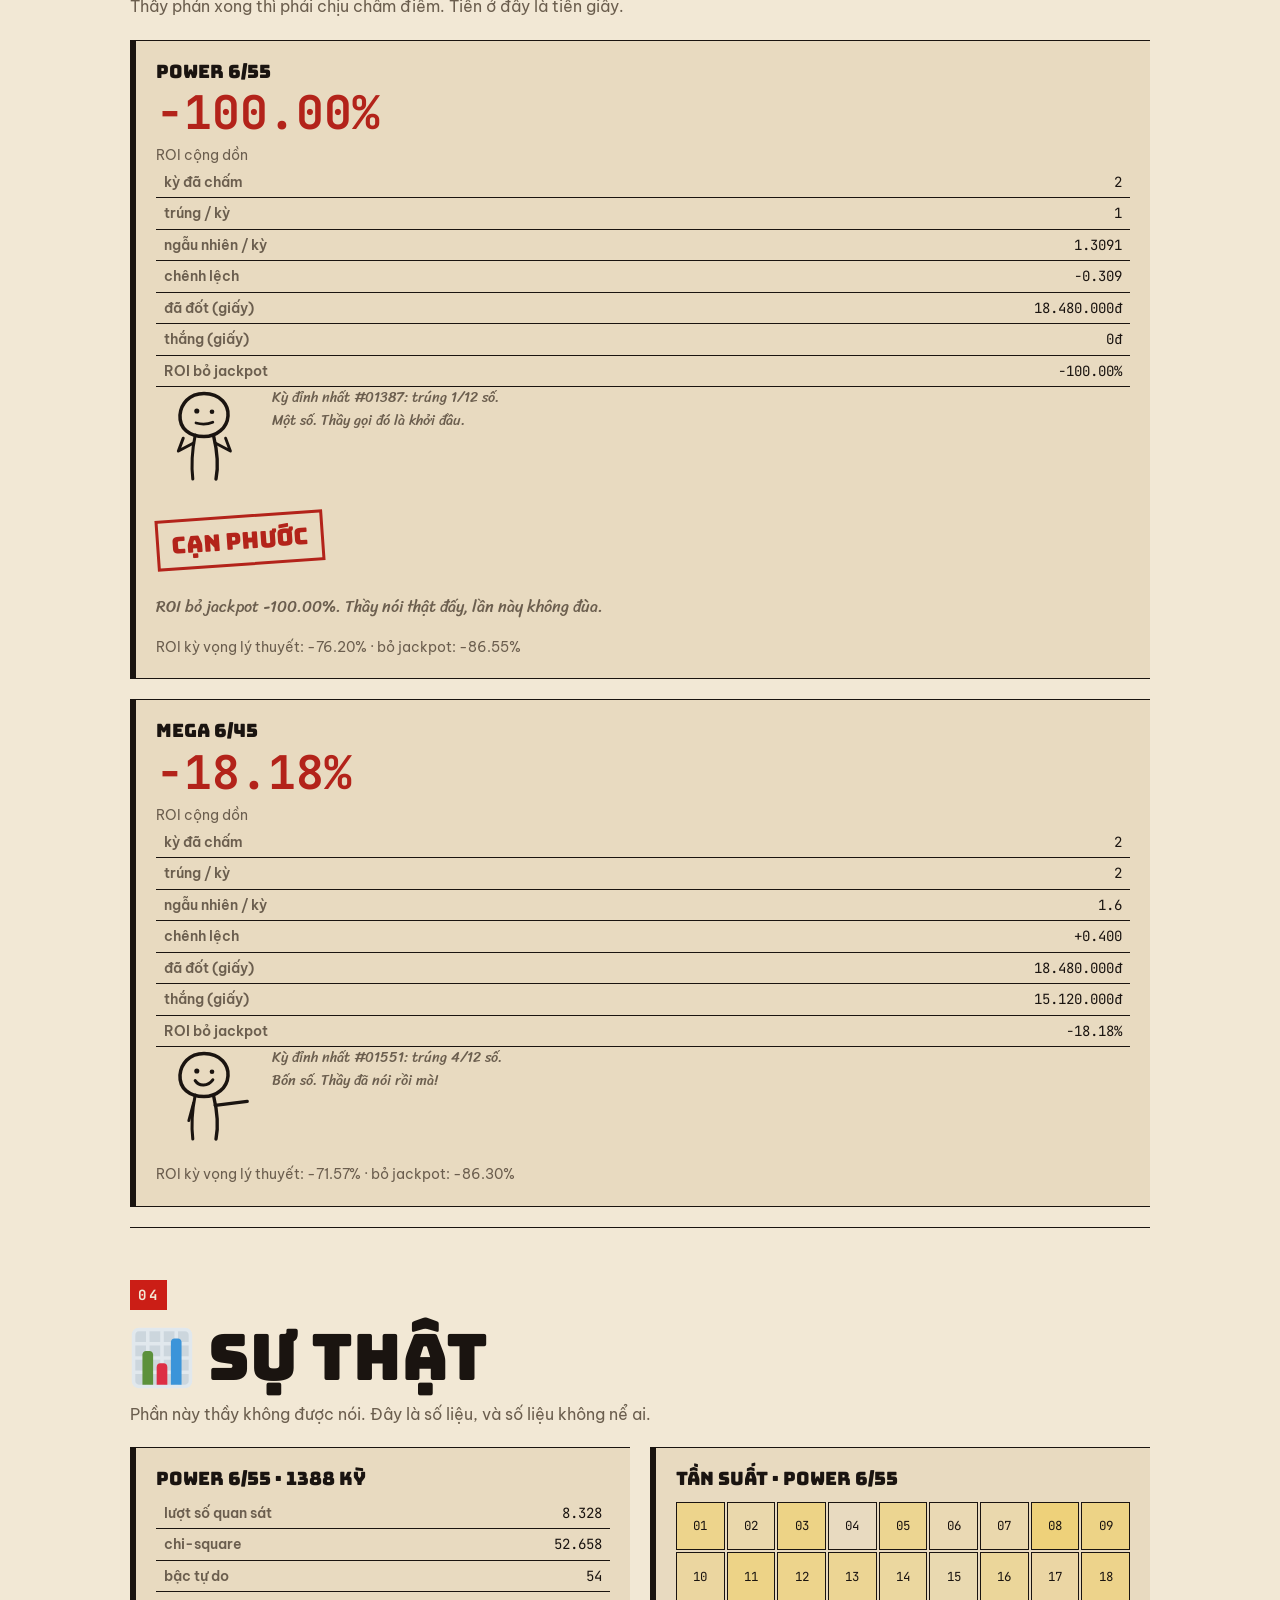
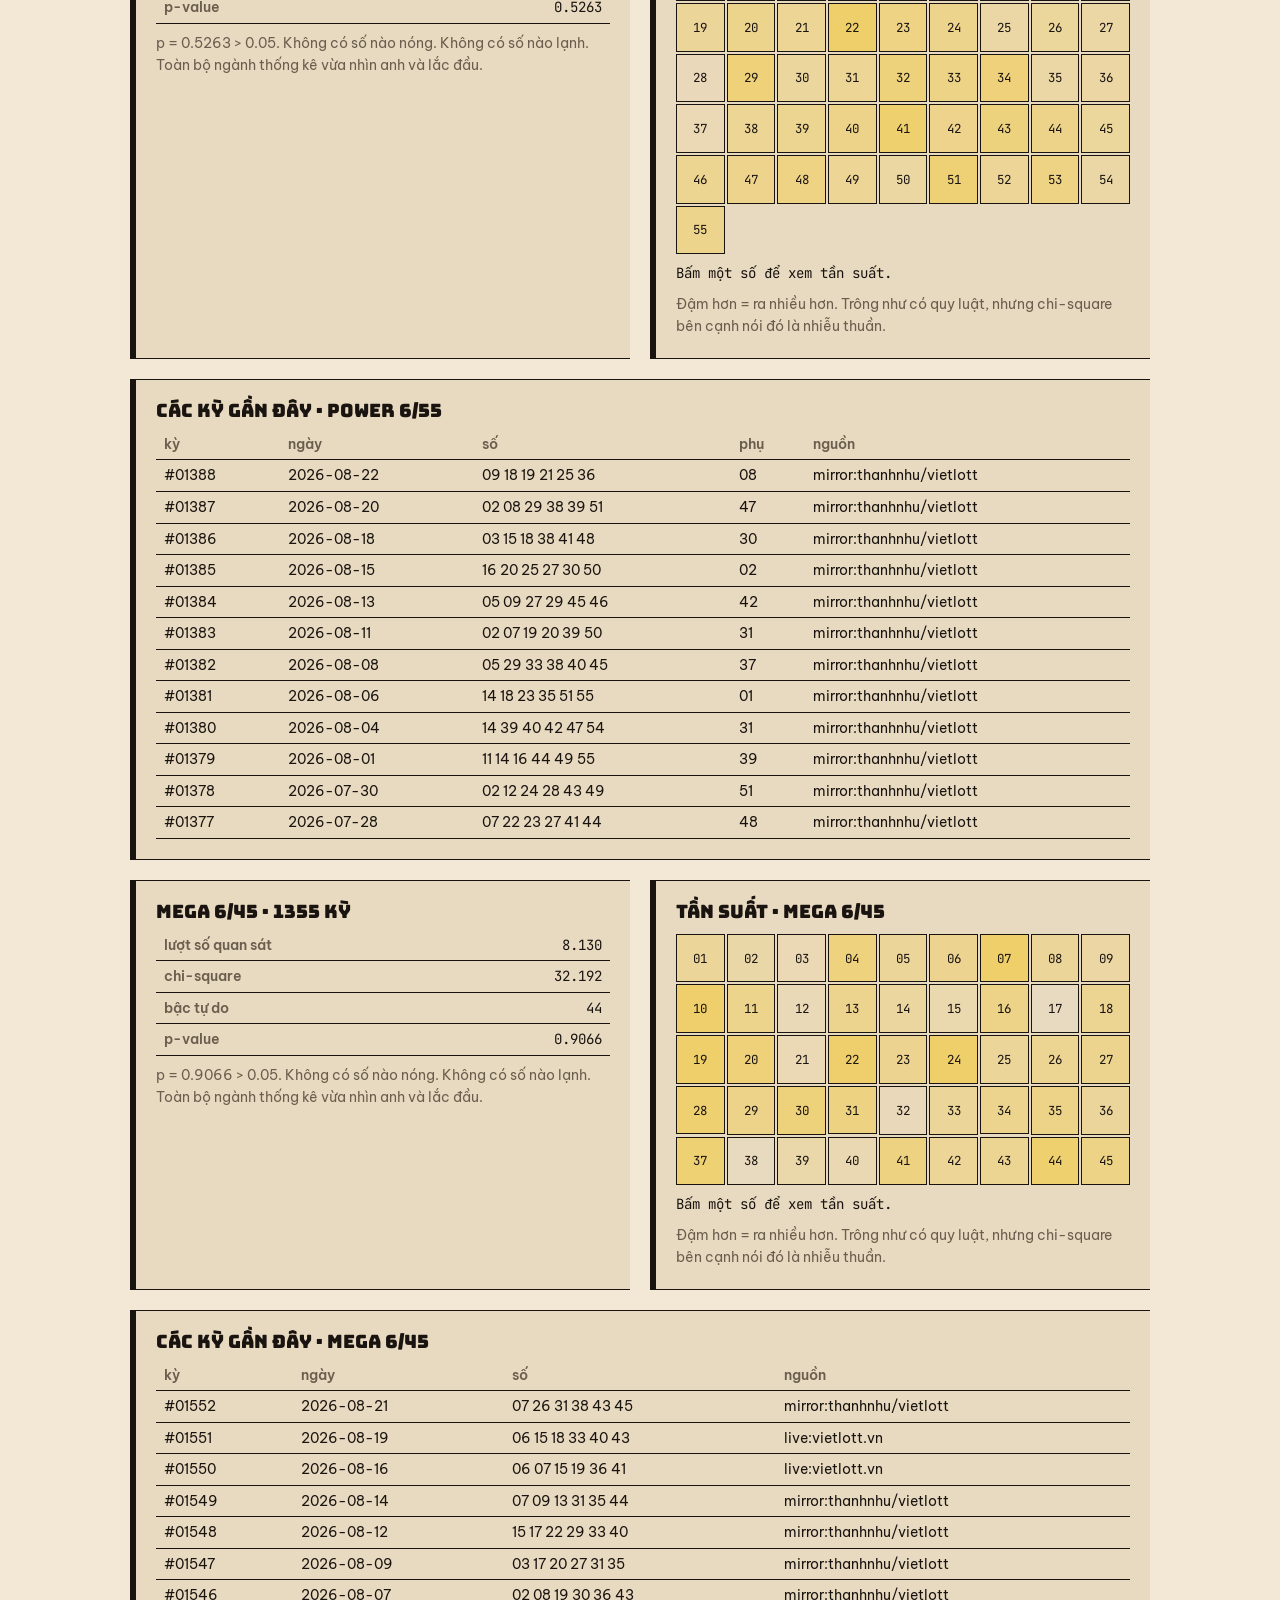
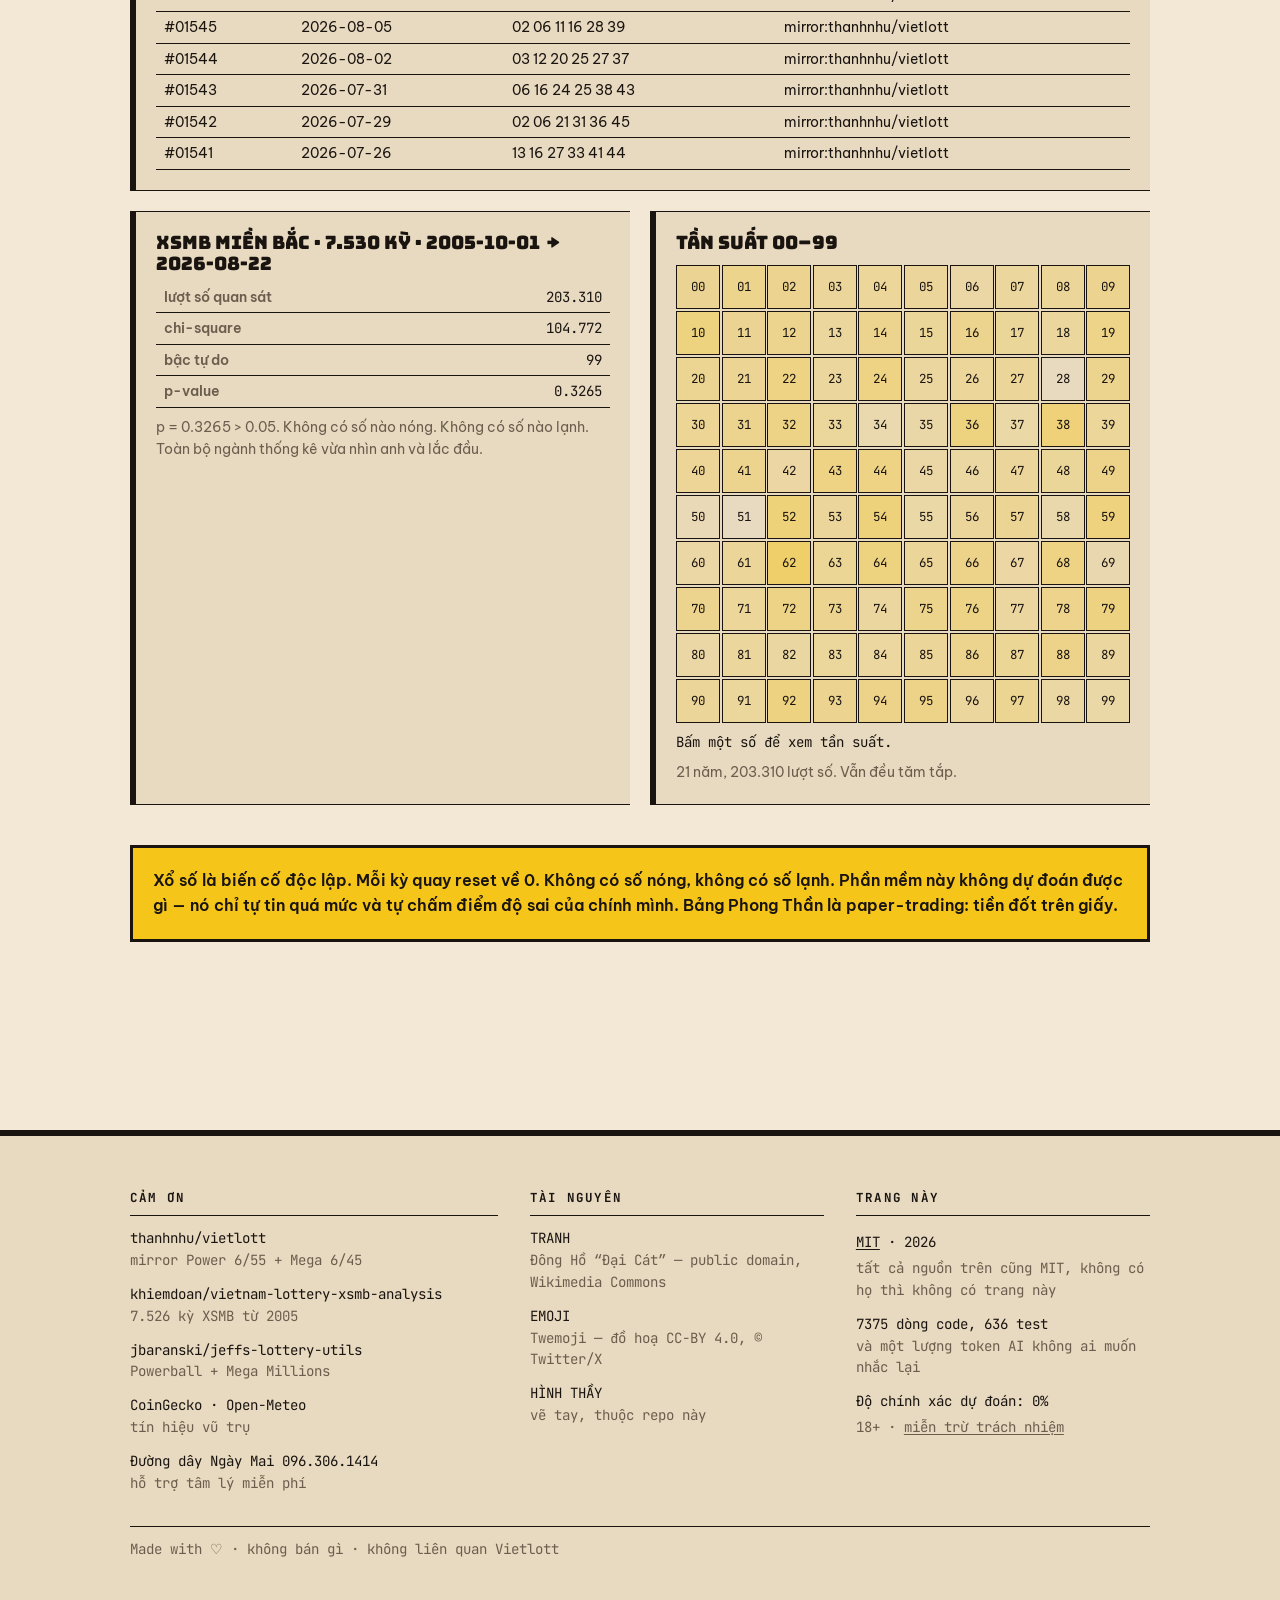
==== commit b3c3fa25: "feat: tin random trong ngày lên Telegram — cron dumb, seed thông minh Ngoài hai mốc cố định của tick" ====
--- a/site/index.html
+++ b/site/index.html
@@ -89,7 +89,7 @@
         <dl>
           <dt><a href="https://github.com/quocdaijr/trungso">MIT</a> · 2026</dt>
           <dd>tất cả nguồn trên cũng MIT, không có họ thì không có trang này</dd>
-          <dt>6771 dòng code, 571 test</dt>
+          <dt>7375 dòng code, 636 test</dt>
           <dd>và một lượng token AI không ai muốn nhắc lại</dd>
           <dt>Độ chính xác dự đoán: 0%</dt>
           <dd>18+ · <a href="https://github.com/quocdaijr/trungso/blob/main/DISCLAIMER.md">miễn trừ trách nhiệm</a></dd>
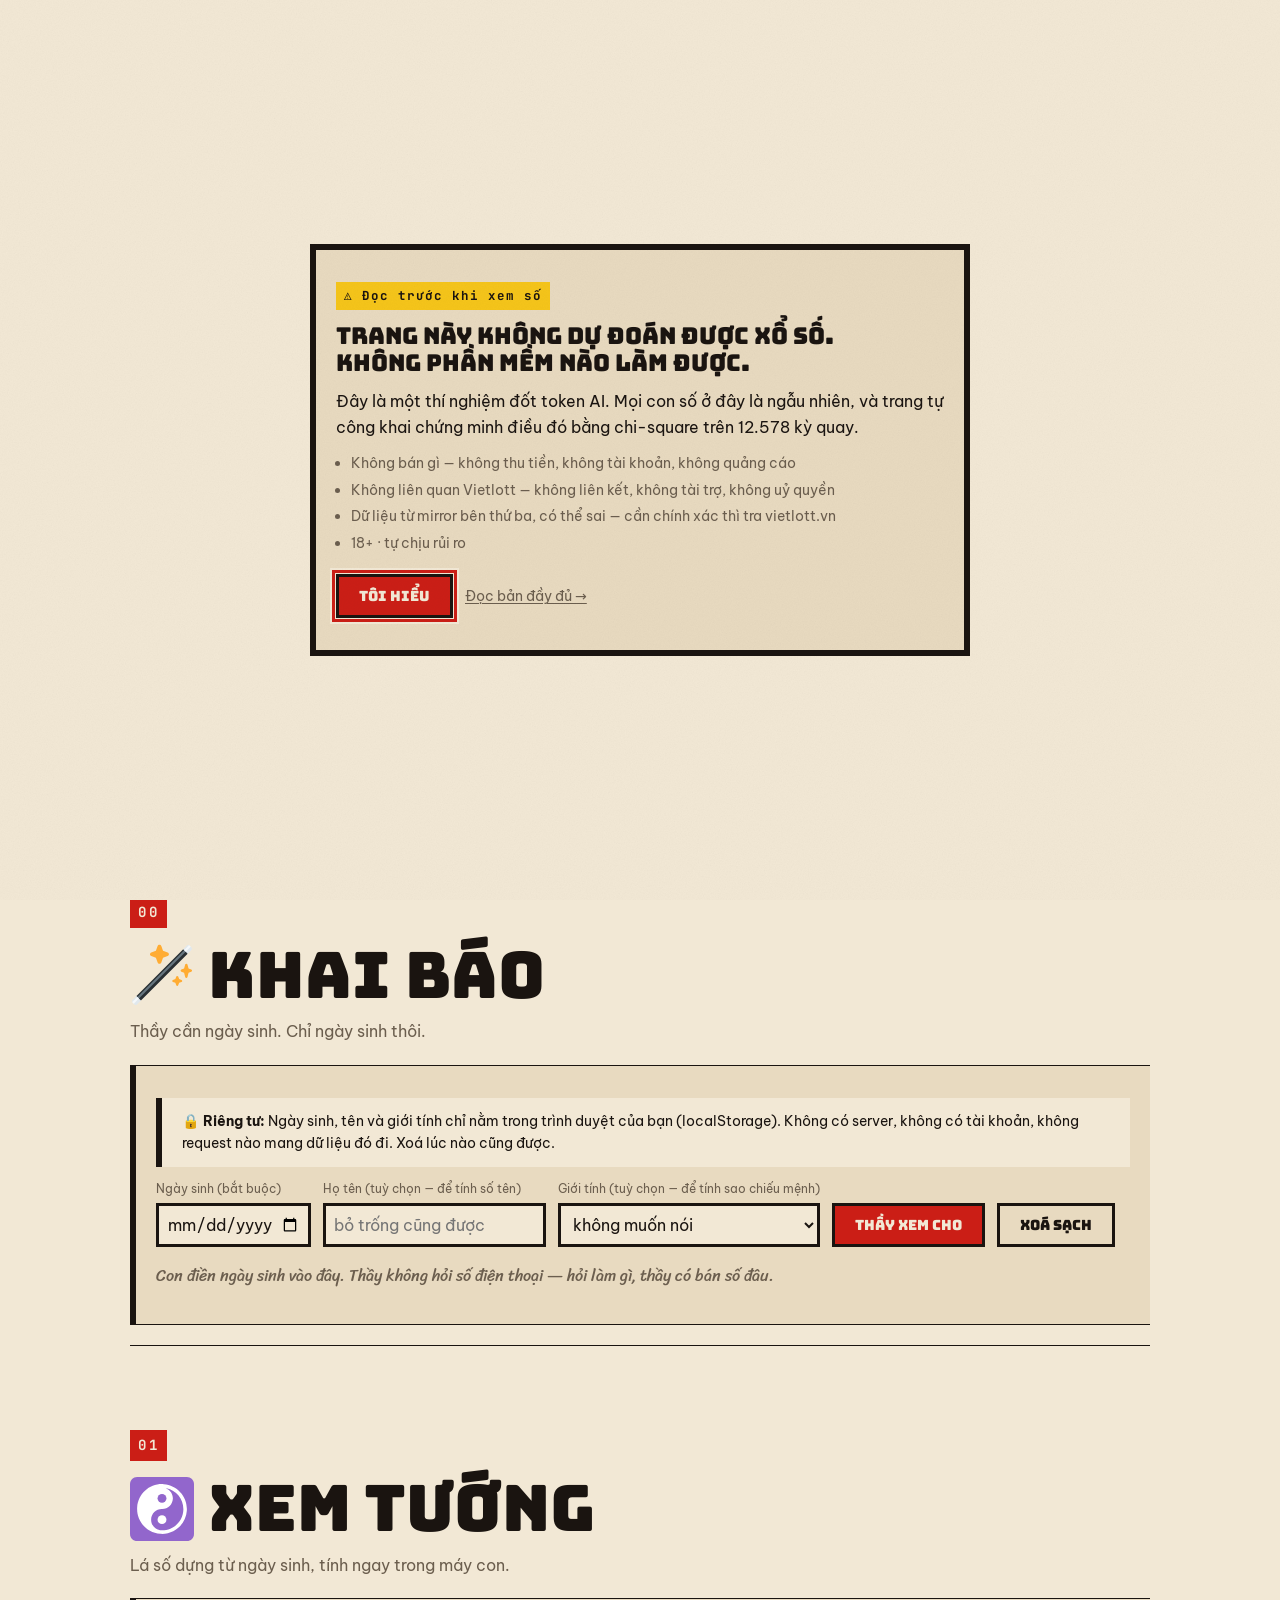
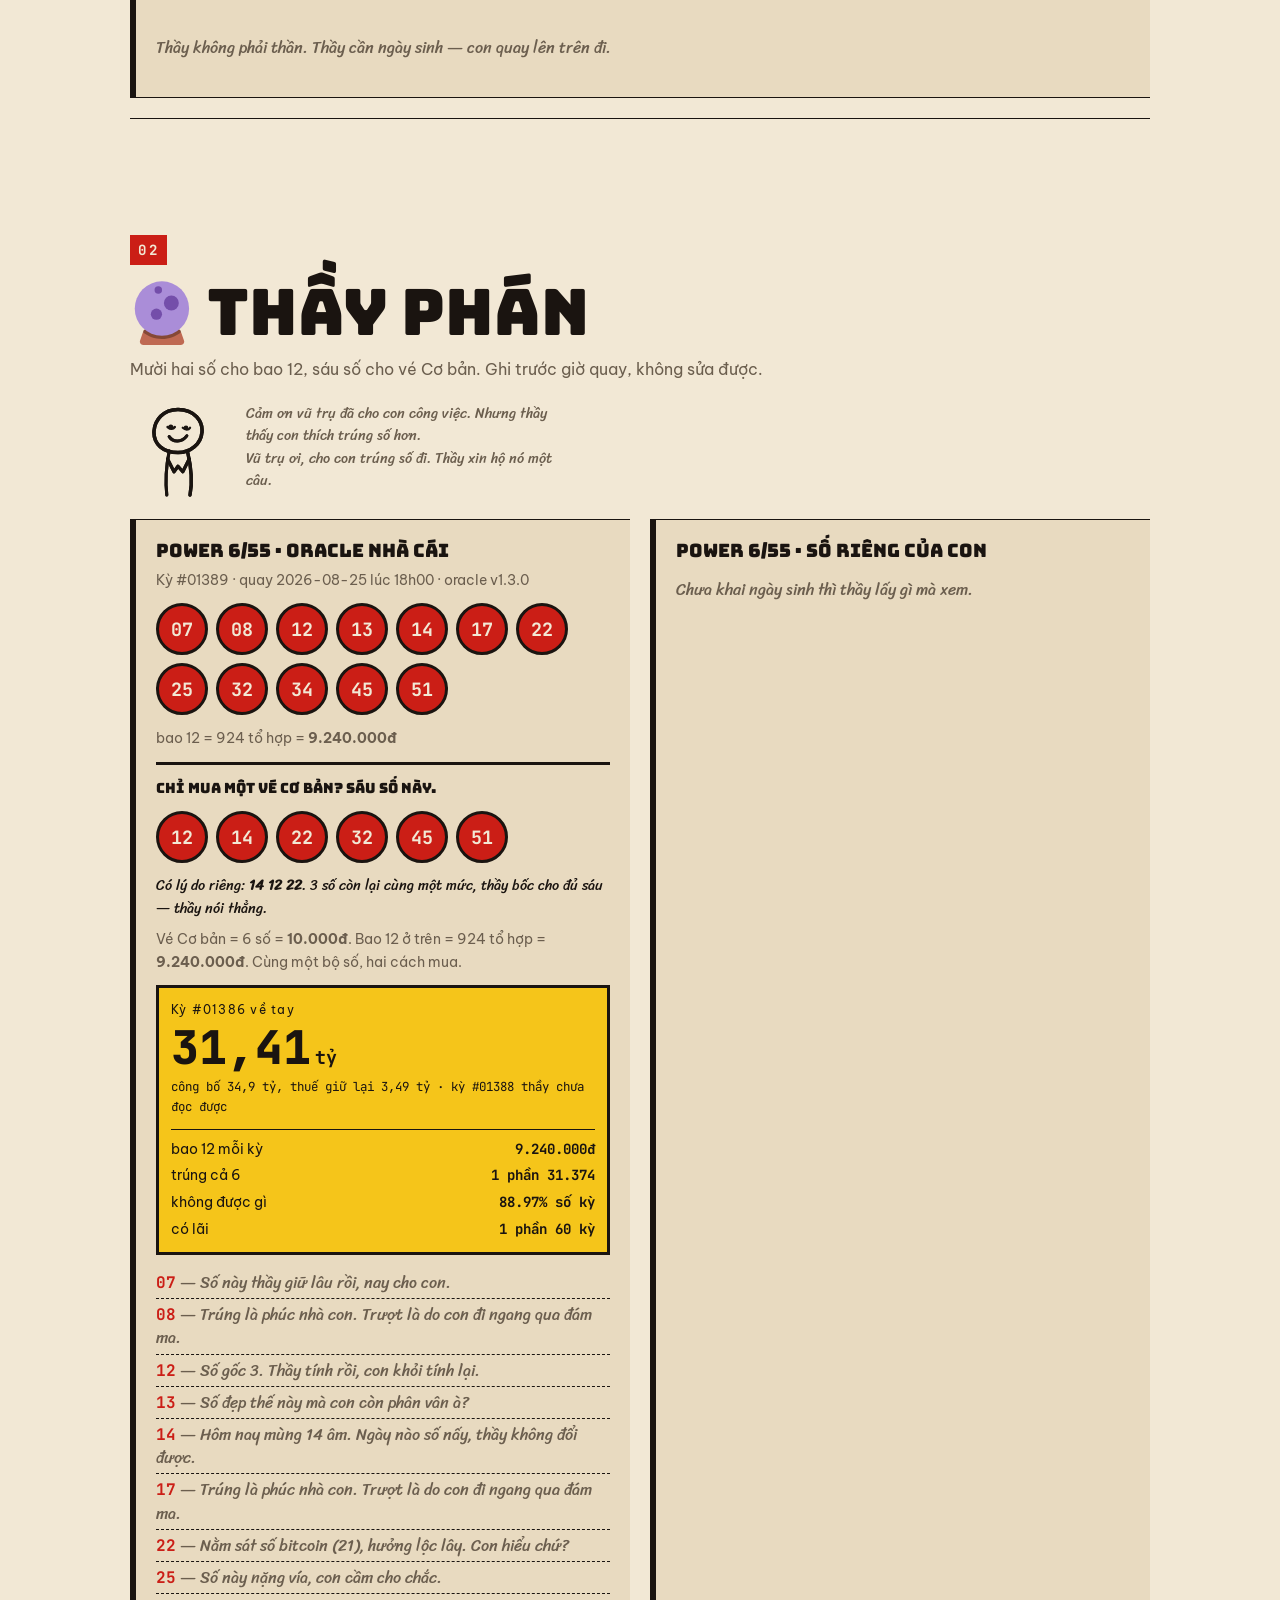
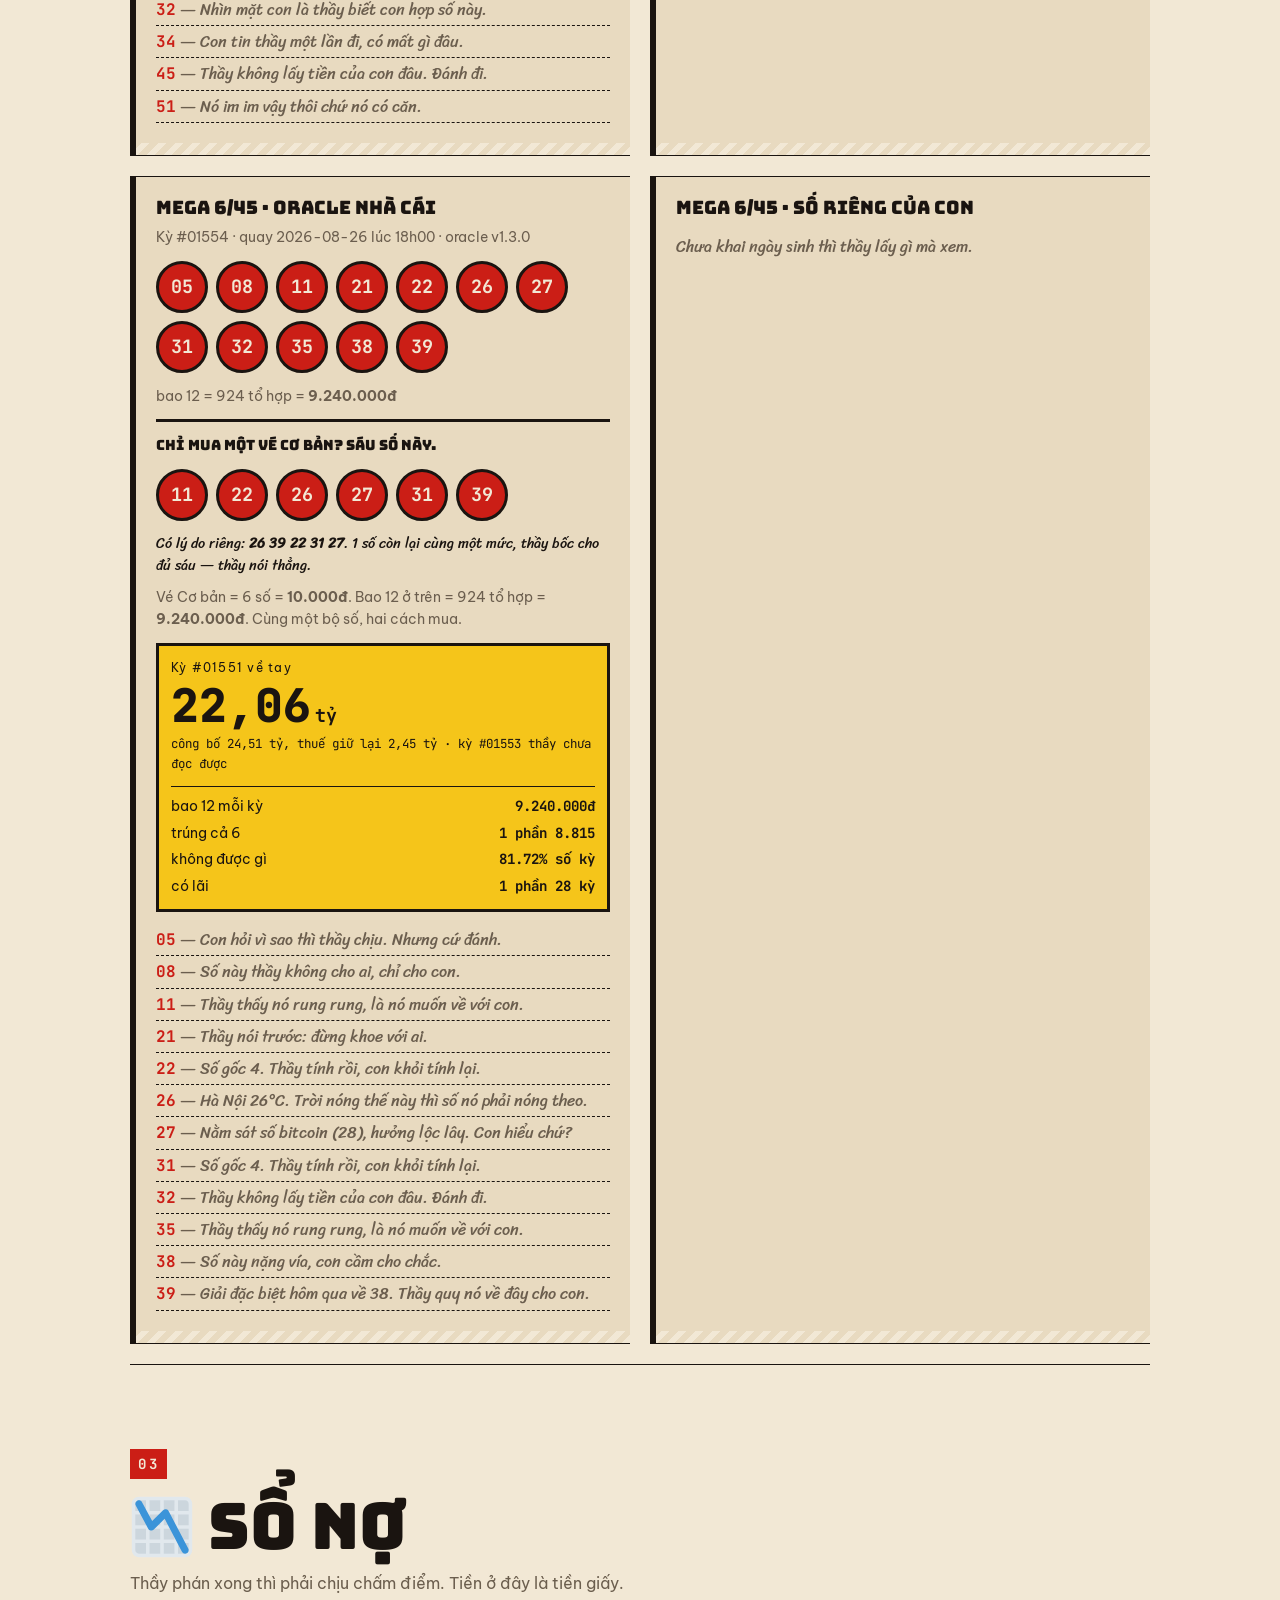
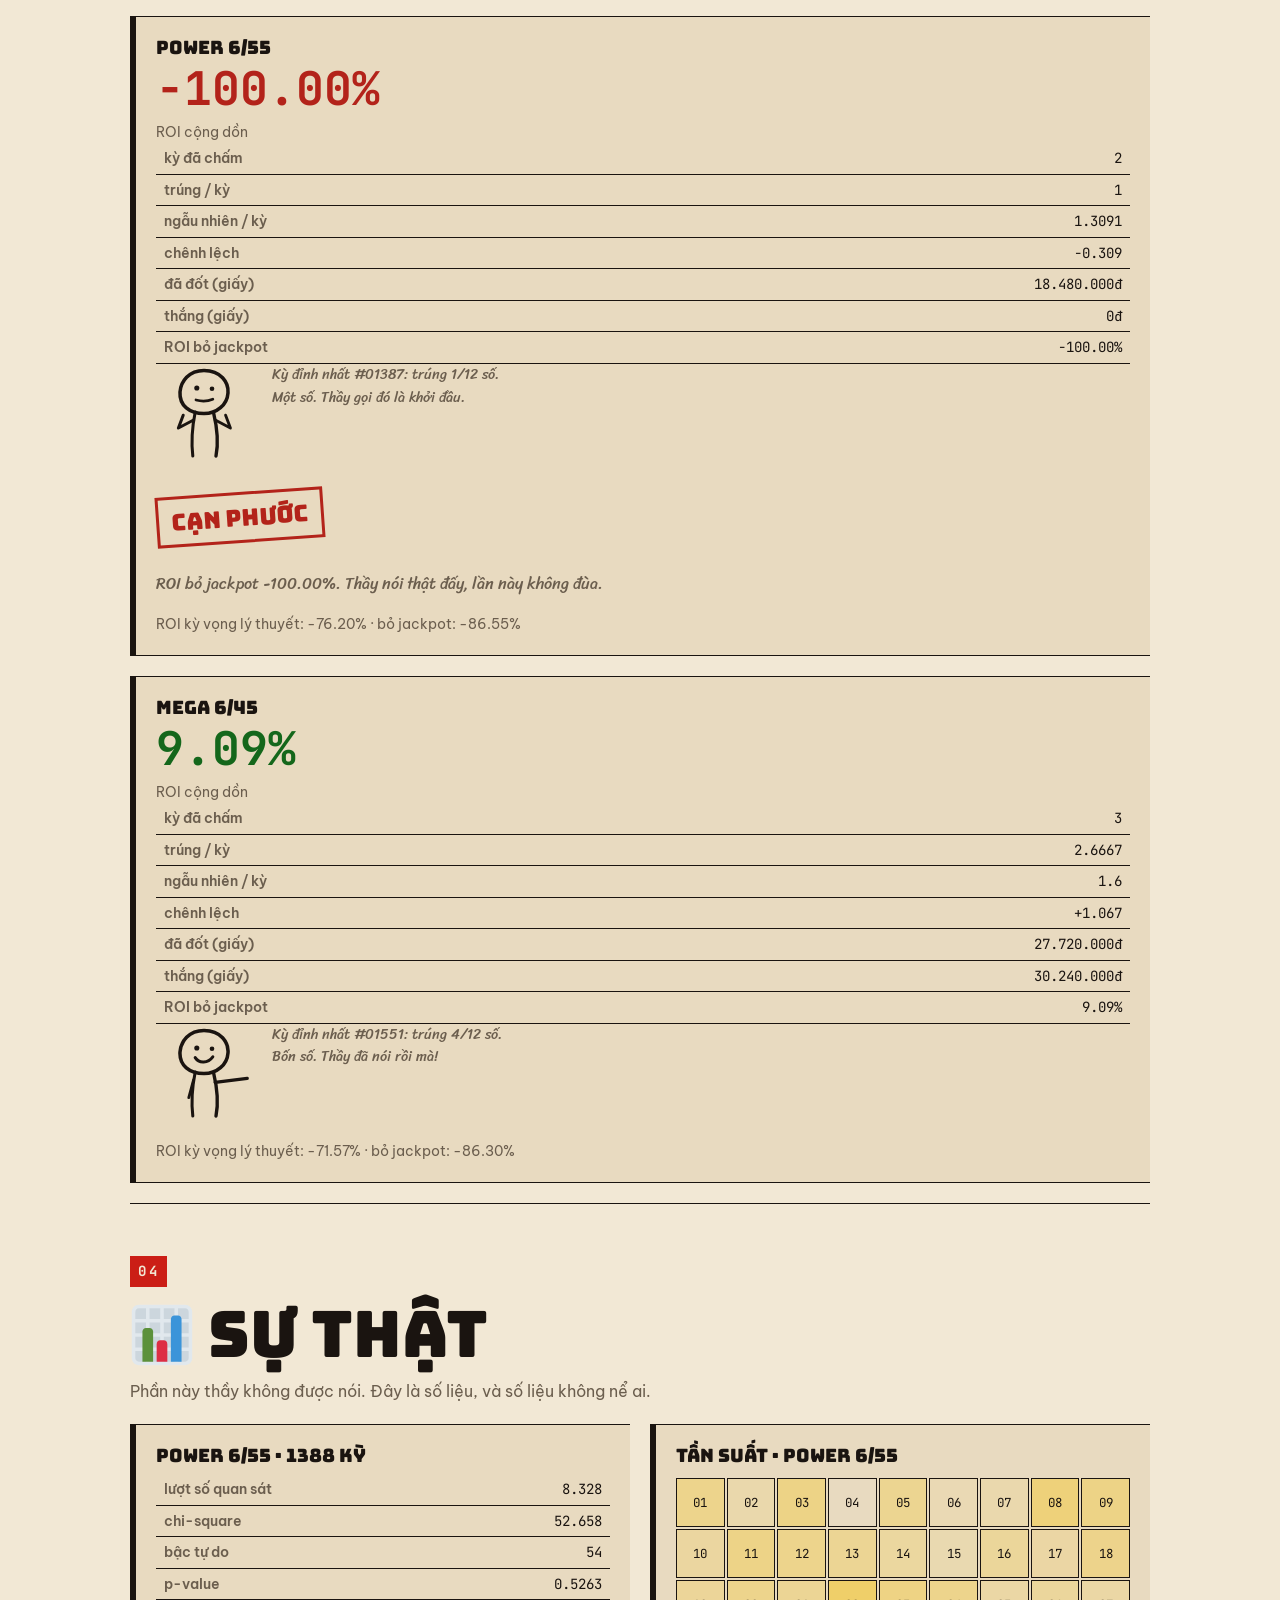
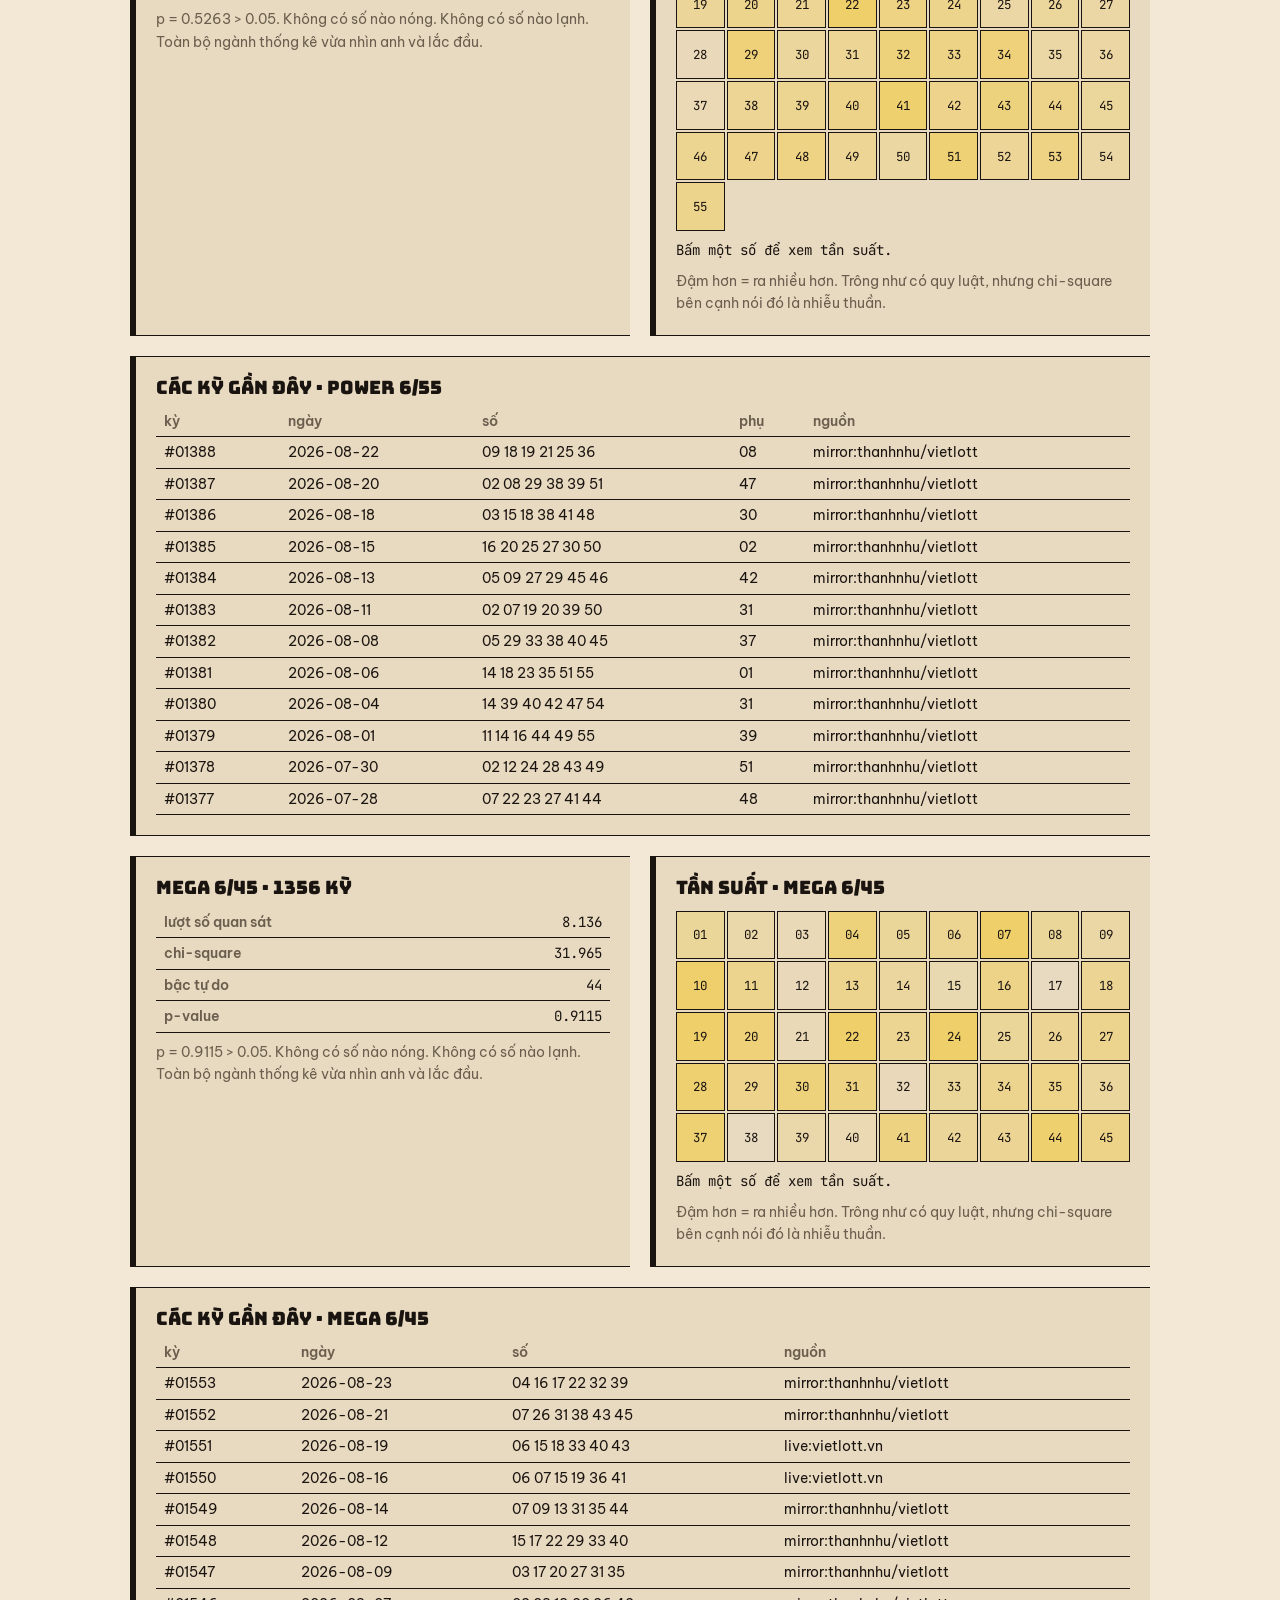
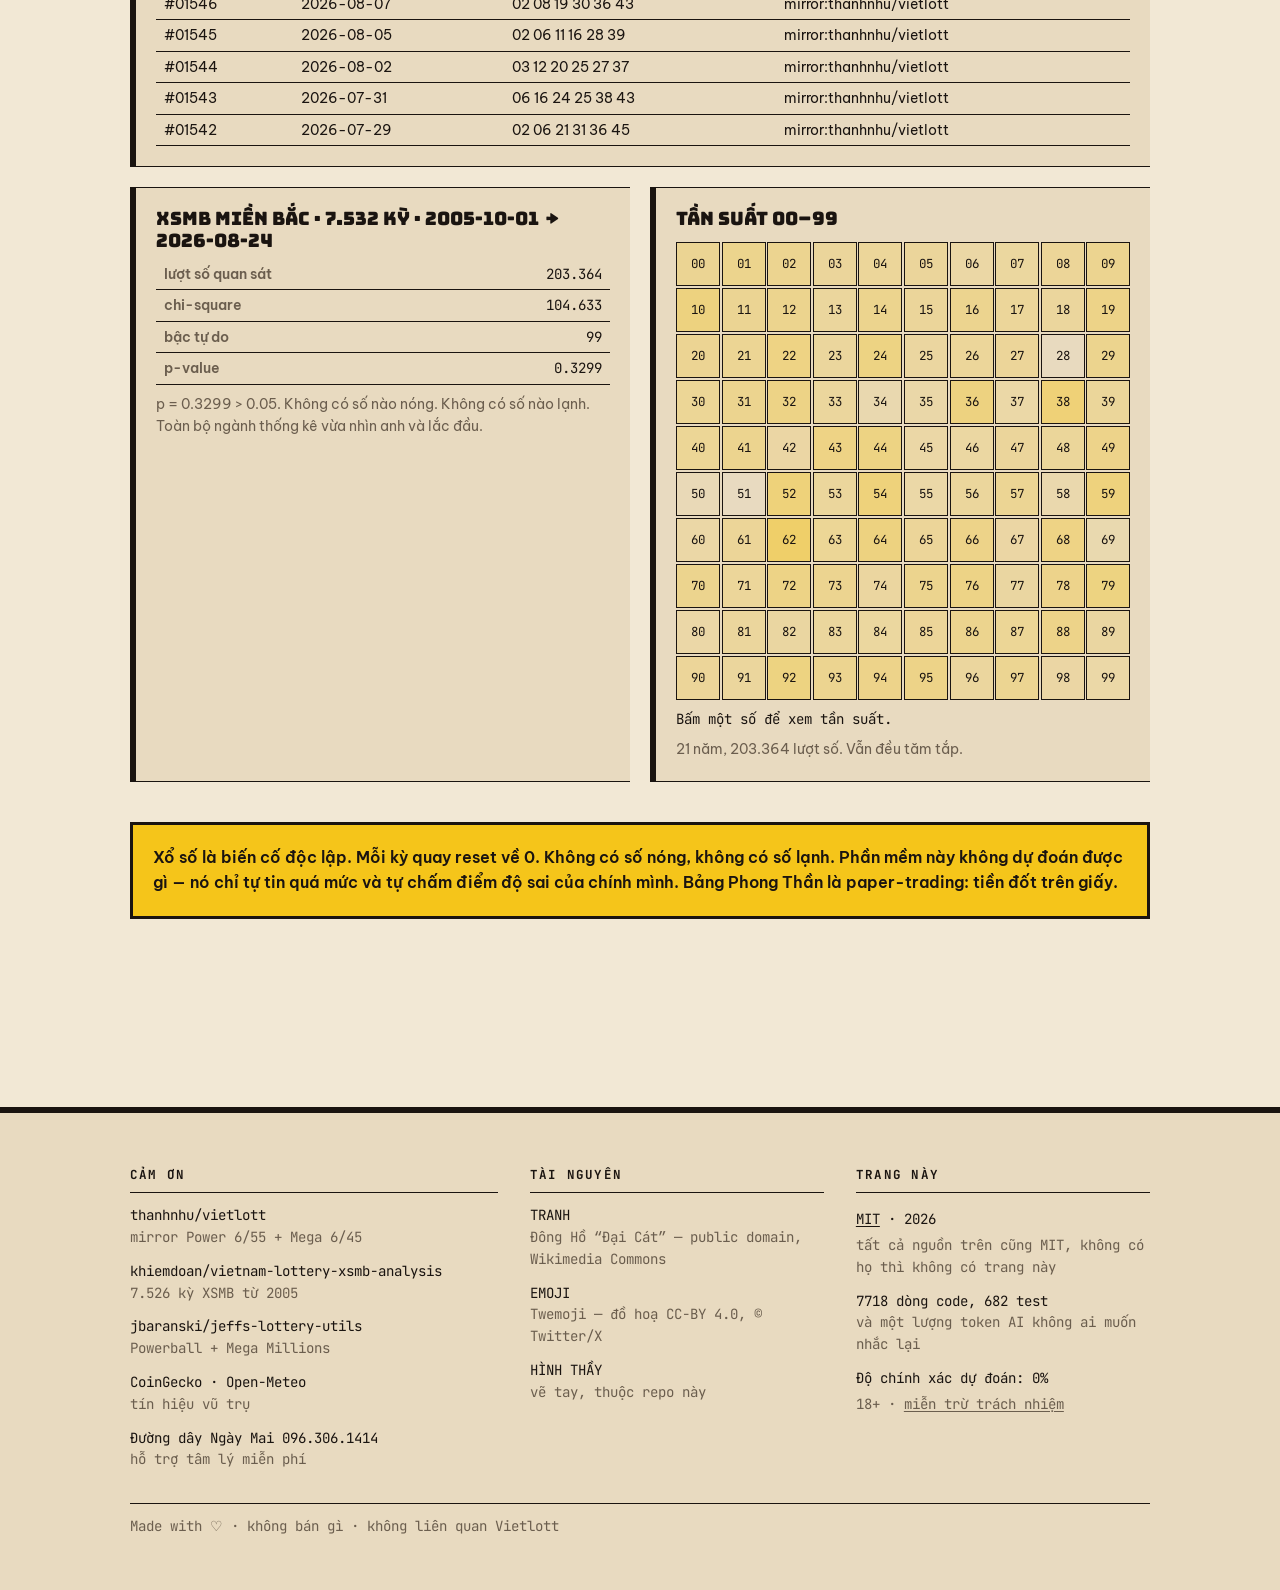
==== commit 685bc920: "feat: thẻ giá vàng và crypto — và jackpot đang đóng băng trong im lặng Câu hỏi "sao data không realt" ====
--- a/site/index.html
+++ b/site/index.html
@@ -89,7 +89,7 @@
         <dl>
           <dt><a href="https://github.com/quocdaijr/trungso">MIT</a> · 2026</dt>
           <dd>tất cả nguồn trên cũng MIT, không có họ thì không có trang này</dd>
-          <dt>7375 dòng code, 636 test</dt>
+          <dt>7718 dòng code, 682 test</dt>
           <dd>và một lượng token AI không ai muốn nhắc lại</dd>
           <dt>Độ chính xác dự đoán: 0%</dt>
           <dd>18+ · <a href="https://github.com/quocdaijr/trungso/blob/main/DISCLAIMER.md">miễn trừ trách nhiệm</a></dd>
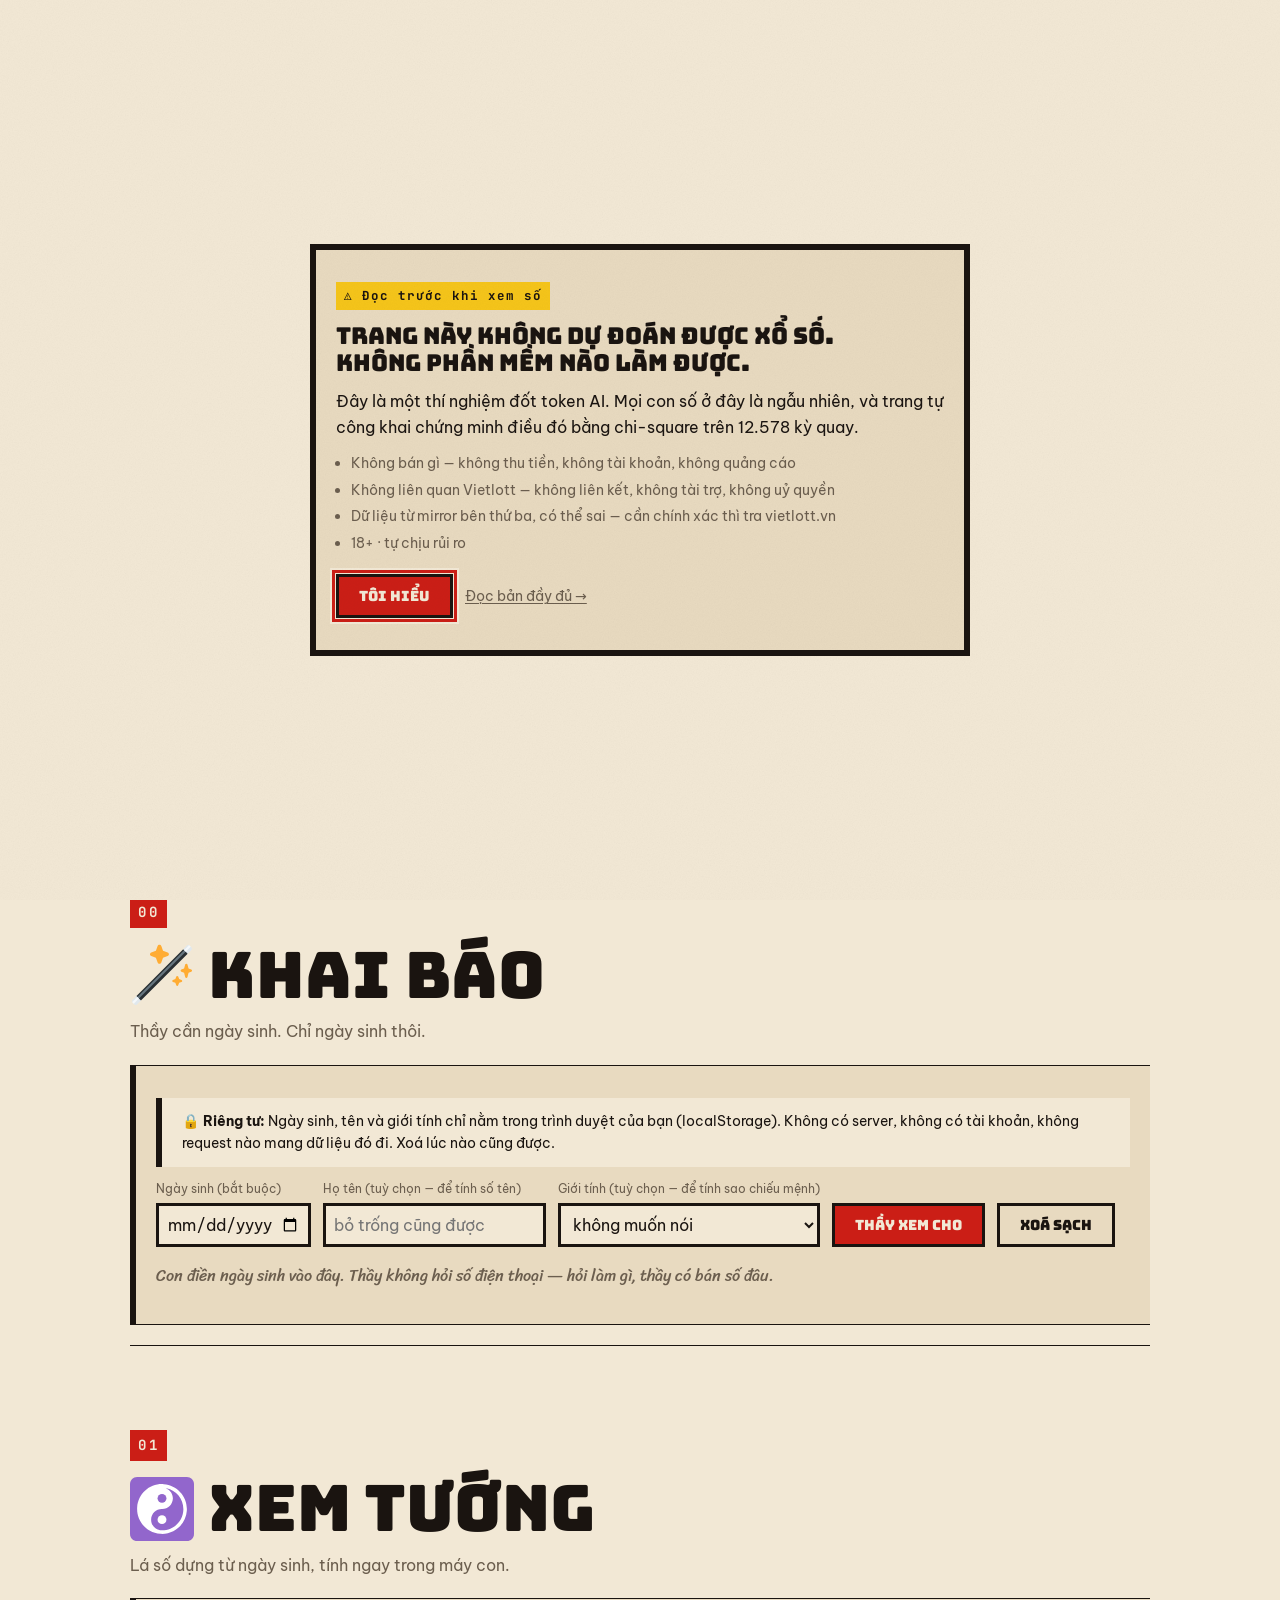
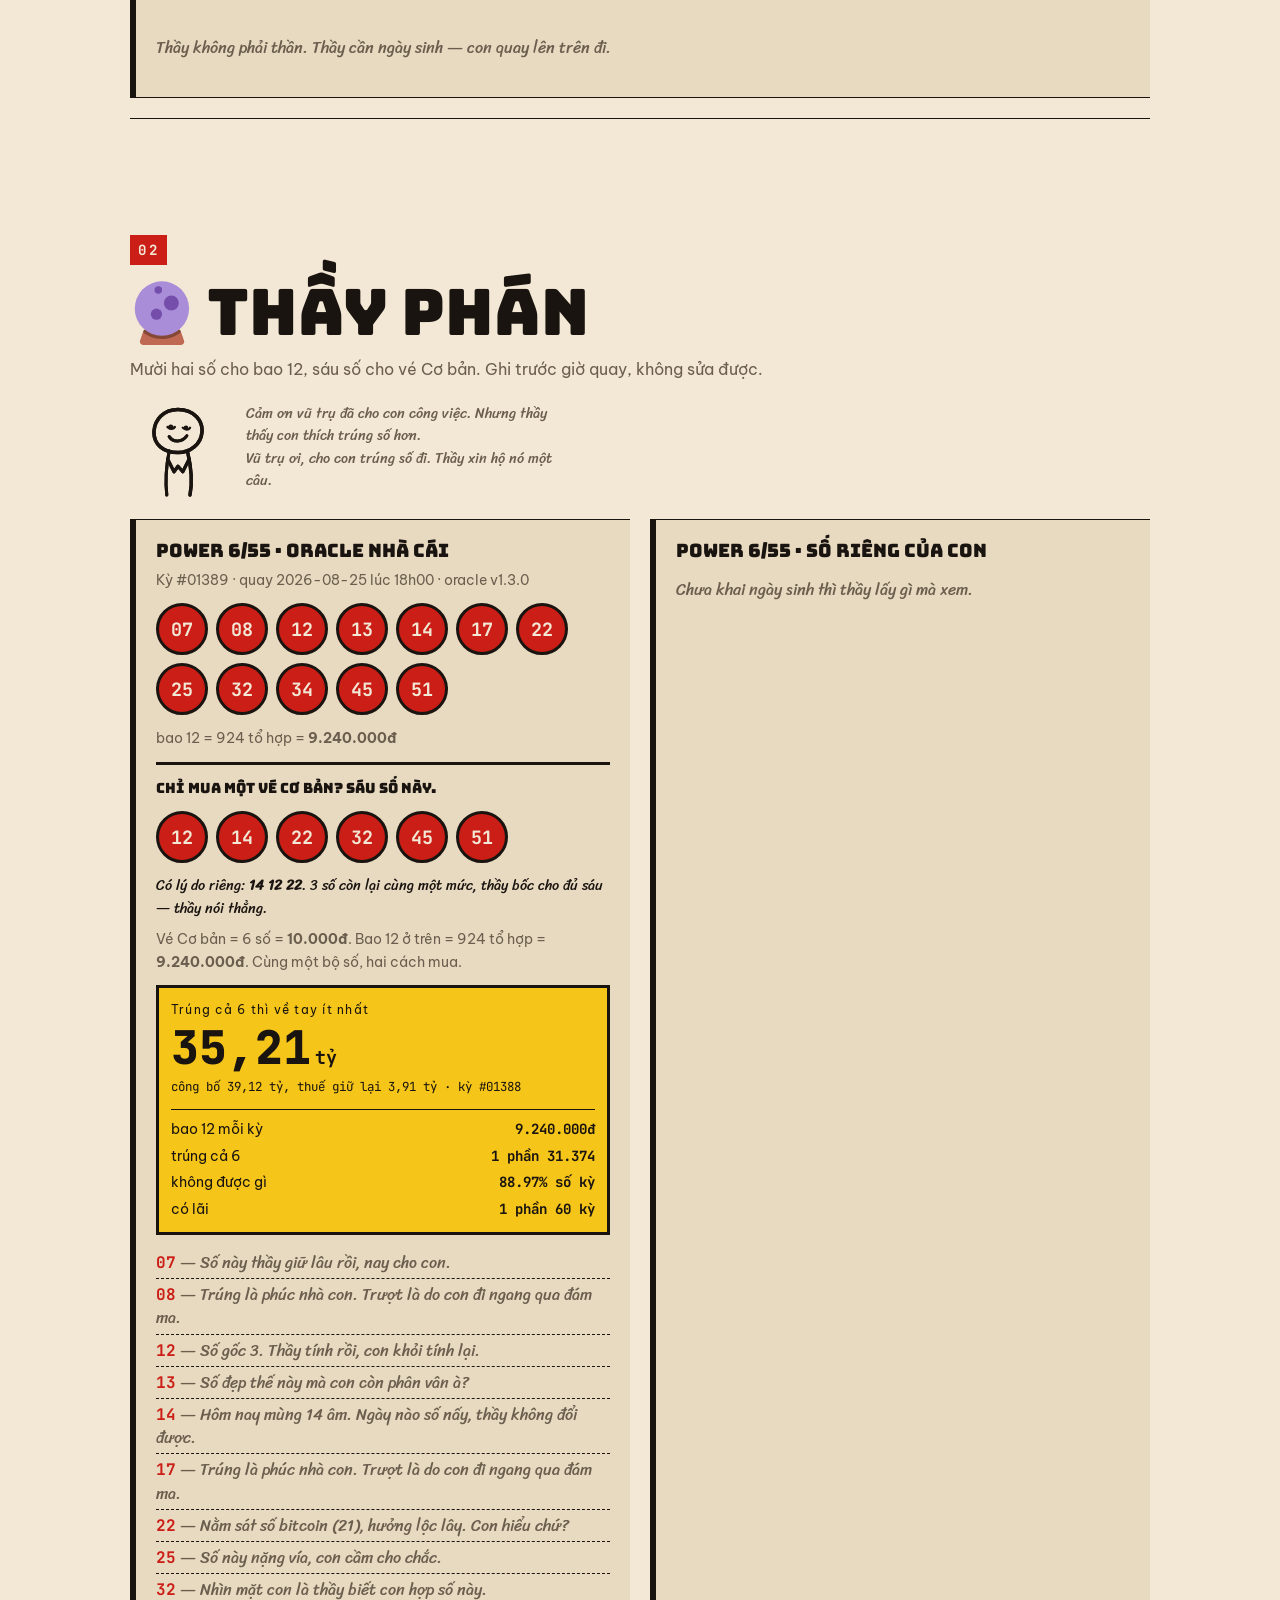
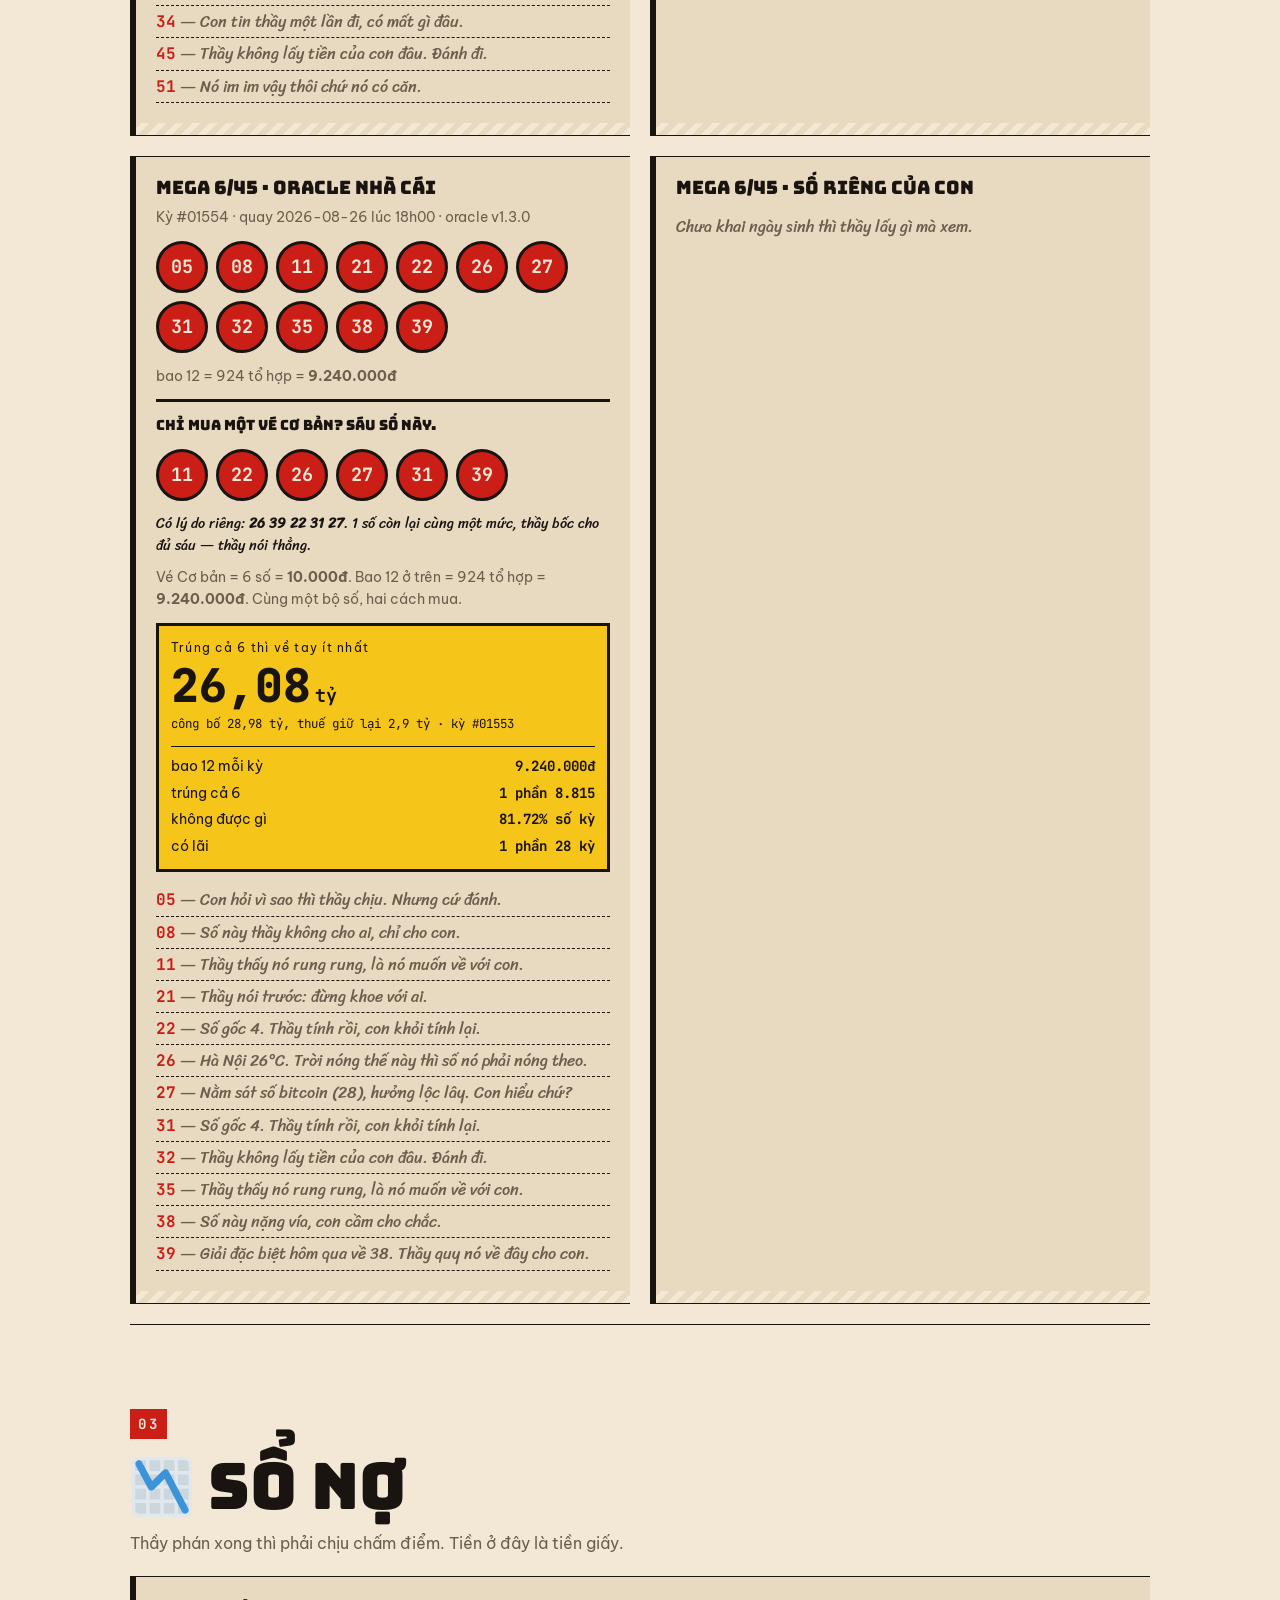
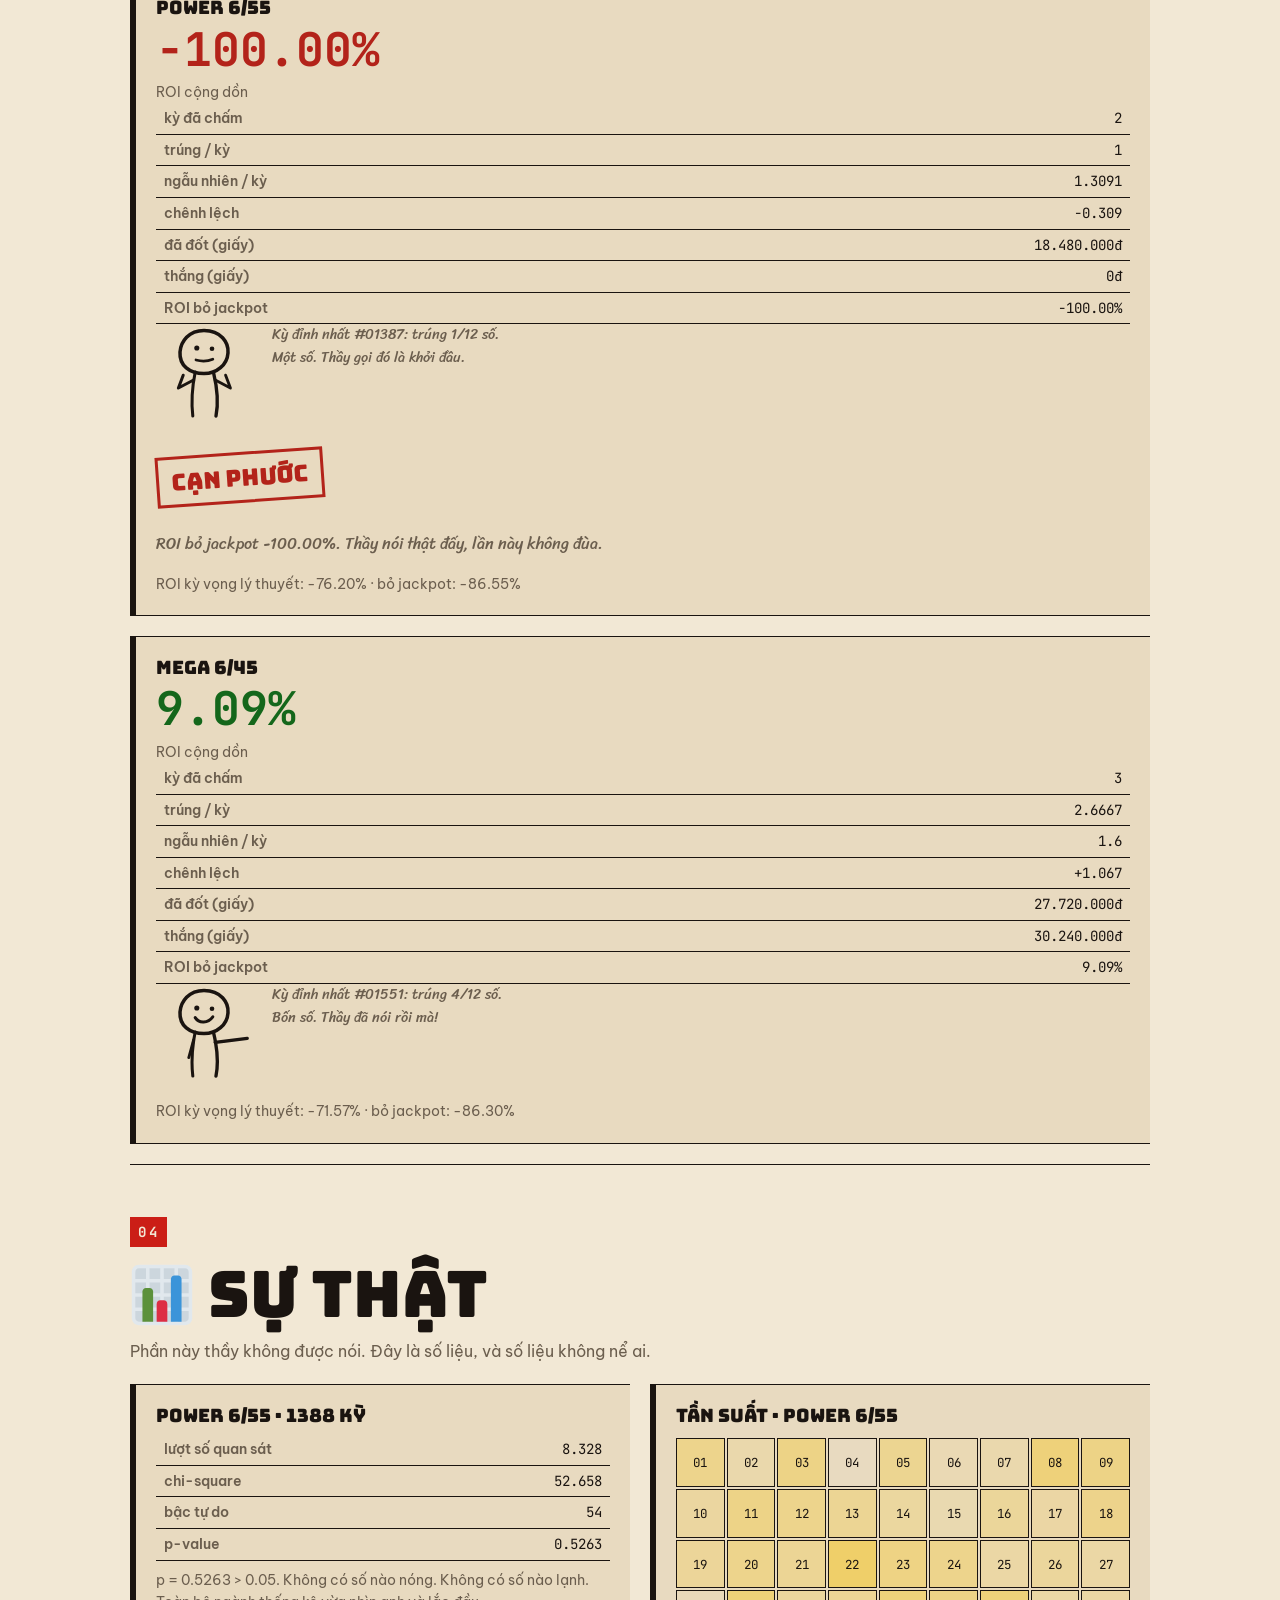
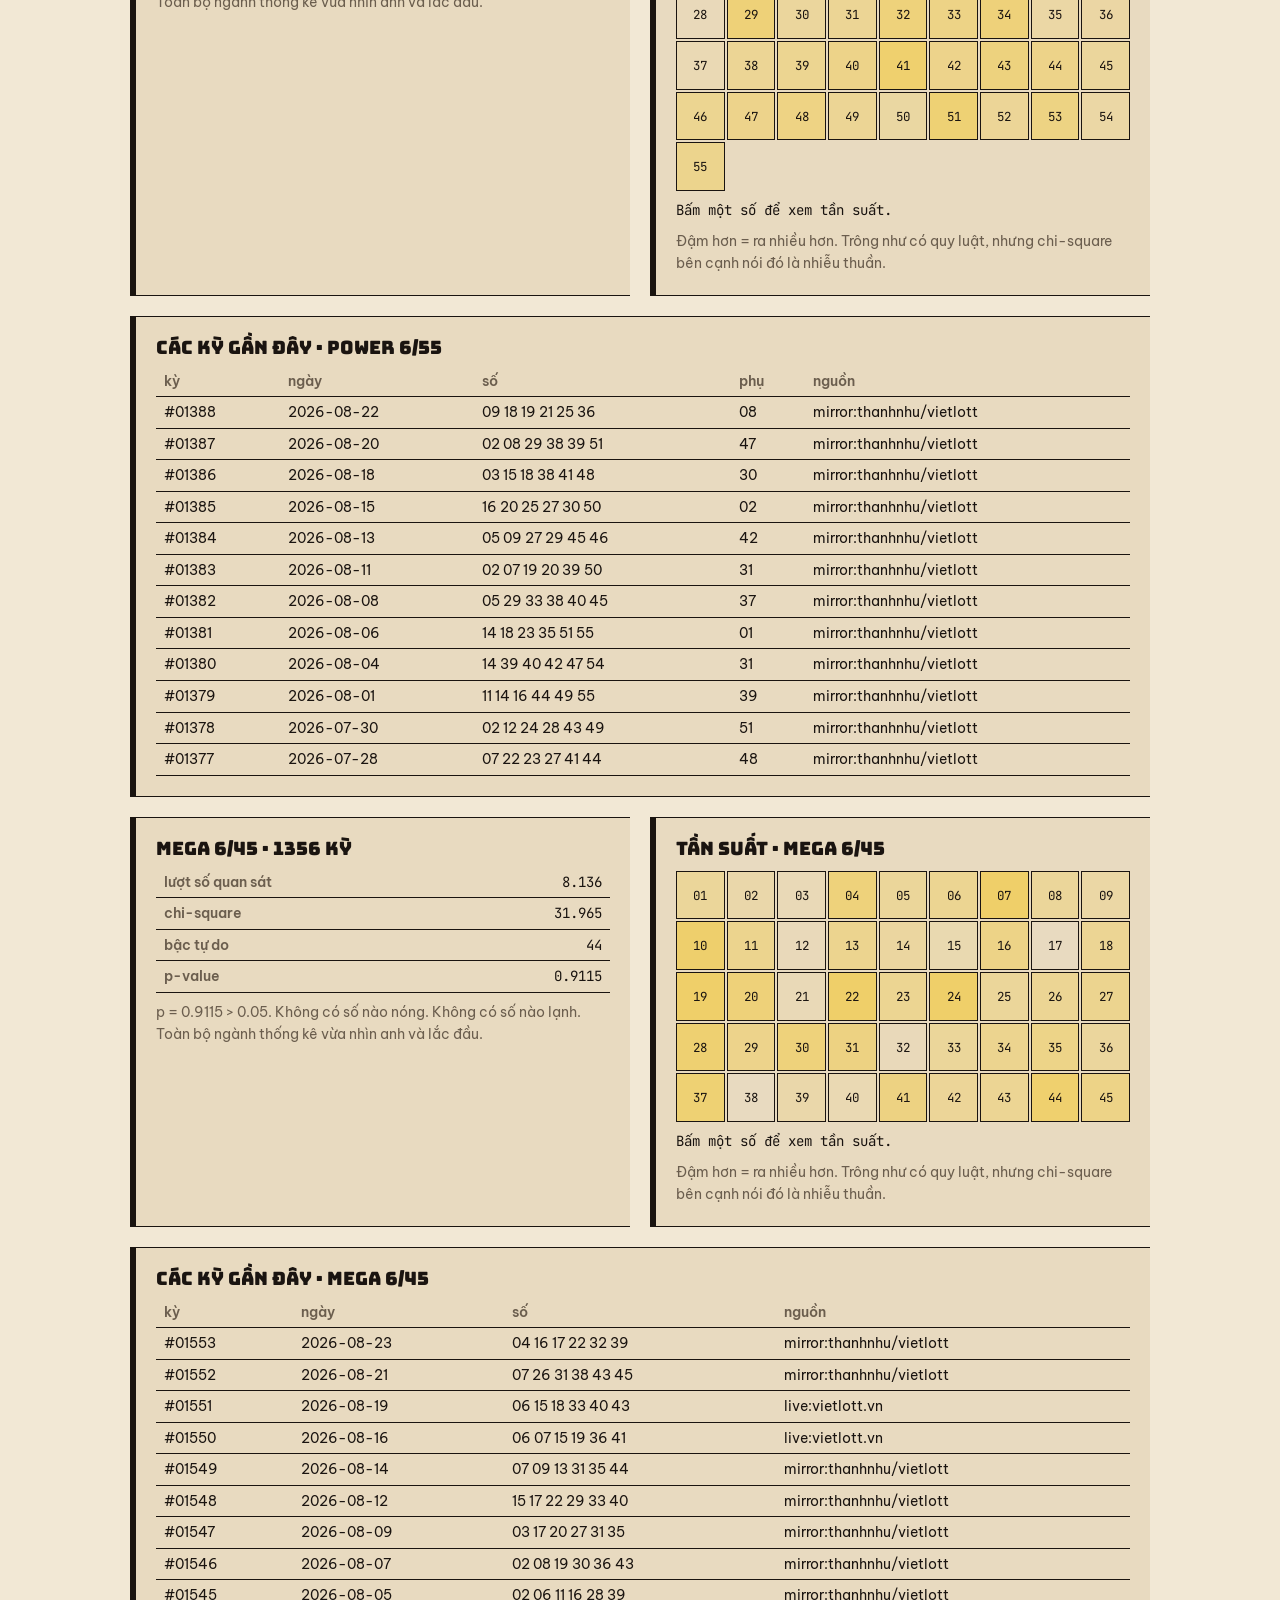
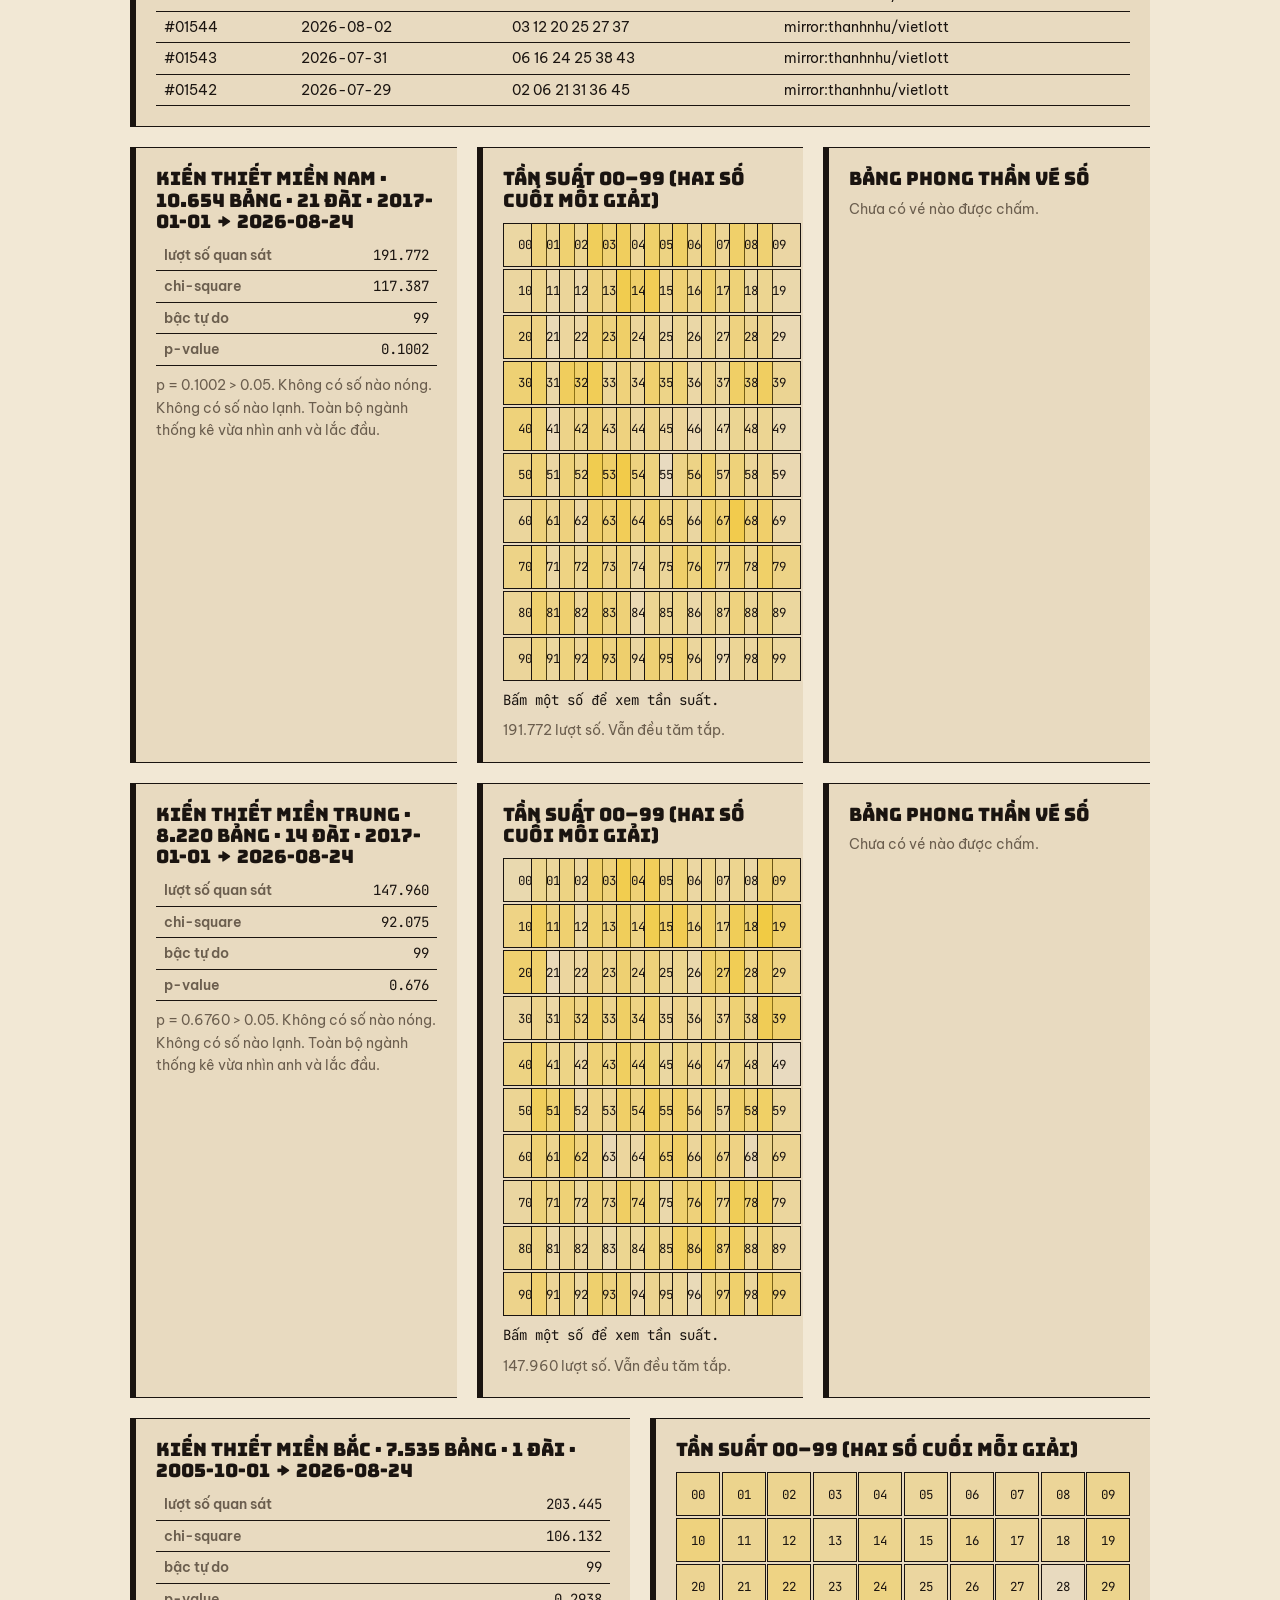
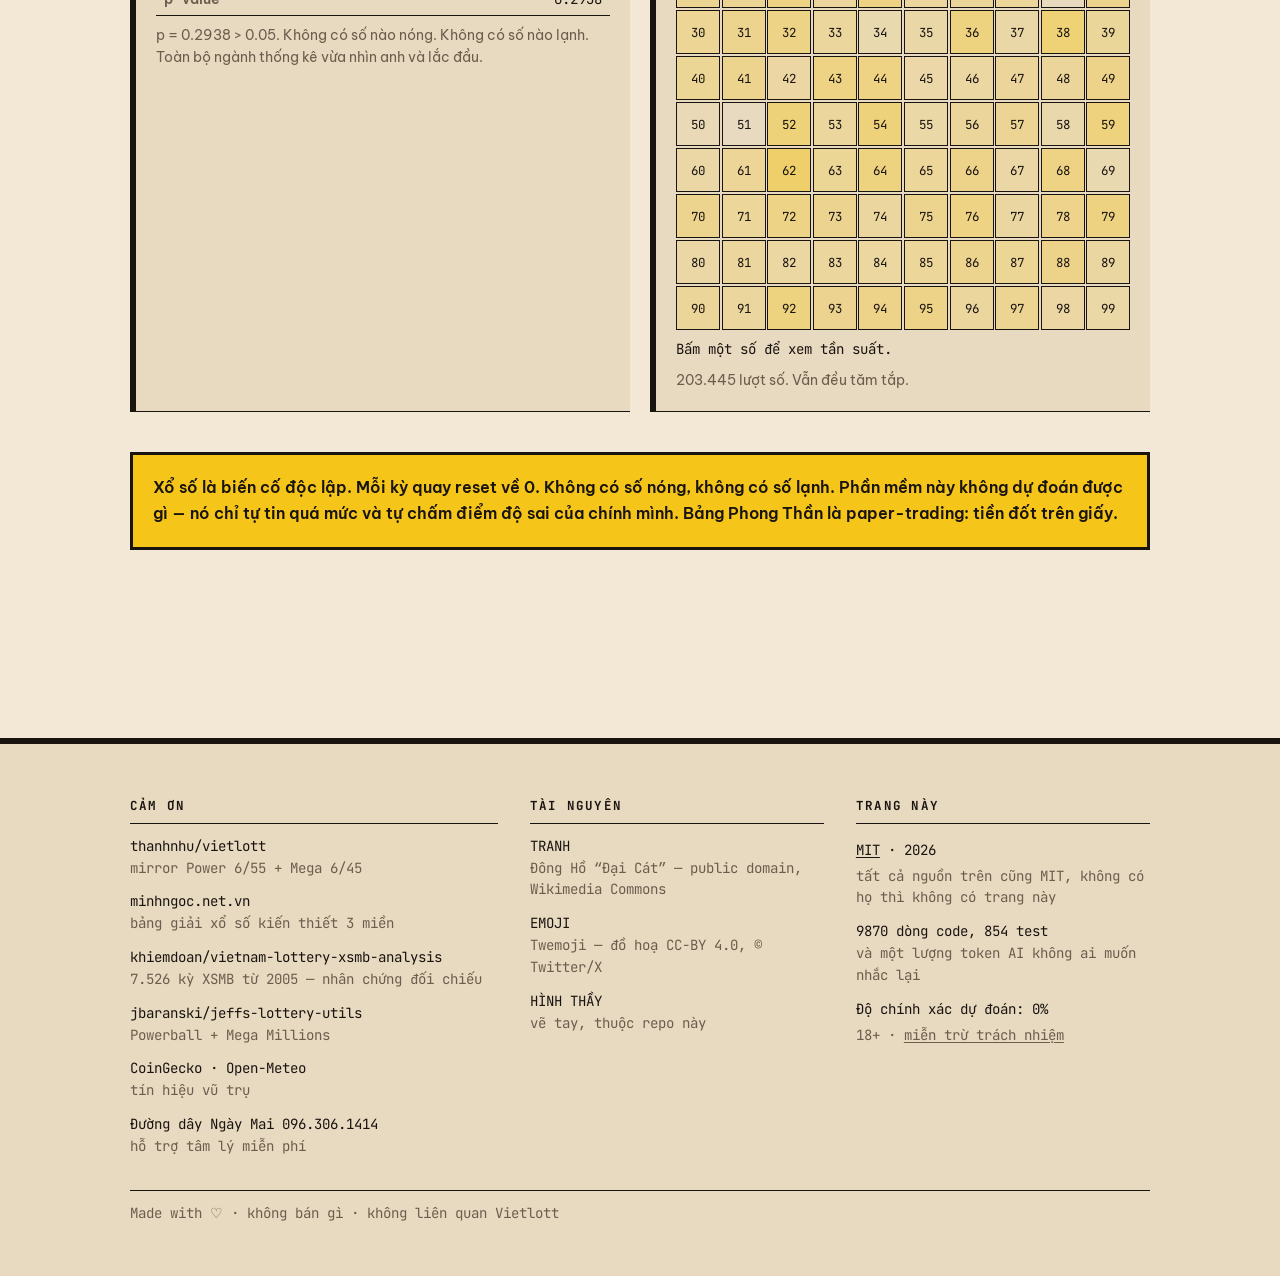
==== commit fcabf831: "feat: phán xổ số kiến thiết 3 miền — một vé, và con số duy nhất không phải ước lượng Repo có Vietlot" ====
--- a/site/index.html
+++ b/site/index.html
@@ -70,7 +70,8 @@
         <h2>CẢM ƠN</h2>
         <dl>
           <dt>thanhnhu/vietlott</dt><dd>mirror Power 6/55 + Mega 6/45</dd>
-          <dt>khiemdoan/vietnam-lottery-xsmb-analysis</dt><dd>7.526 kỳ XSMB từ 2005</dd>
+          <dt>minhngoc.net.vn</dt><dd>bảng giải xổ số kiến thiết 3 miền</dd>
+          <dt>khiemdoan/vietnam-lottery-xsmb-analysis</dt><dd>7.526 kỳ XSMB từ 2005 — nhân chứng đối chiếu</dd>
           <dt>jbaranski/jeffs-lottery-utils</dt><dd>Powerball + Mega Millions</dd>
           <dt>CoinGecko · Open-Meteo</dt><dd>tín hiệu vũ trụ</dd>
           <dt>Đường dây Ngày Mai 096.306.1414</dt><dd>hỗ trợ tâm lý miễn phí</dd>
@@ -89,7 +90,7 @@
         <dl>
           <dt><a href="https://github.com/quocdaijr/trungso">MIT</a> · 2026</dt>
           <dd>tất cả nguồn trên cũng MIT, không có họ thì không có trang này</dd>
-          <dt>7718 dòng code, 682 test</dt>
+          <dt>9870 dòng code, 854 test</dt>
           <dd>và một lượng token AI không ai muốn nhắc lại</dd>
           <dt>Độ chính xác dự đoán: 0%</dt>
           <dd>18+ · <a href="https://github.com/quocdaijr/trungso/blob/main/DISCLAIMER.md">miễn trừ trách nhiệm</a></dd>
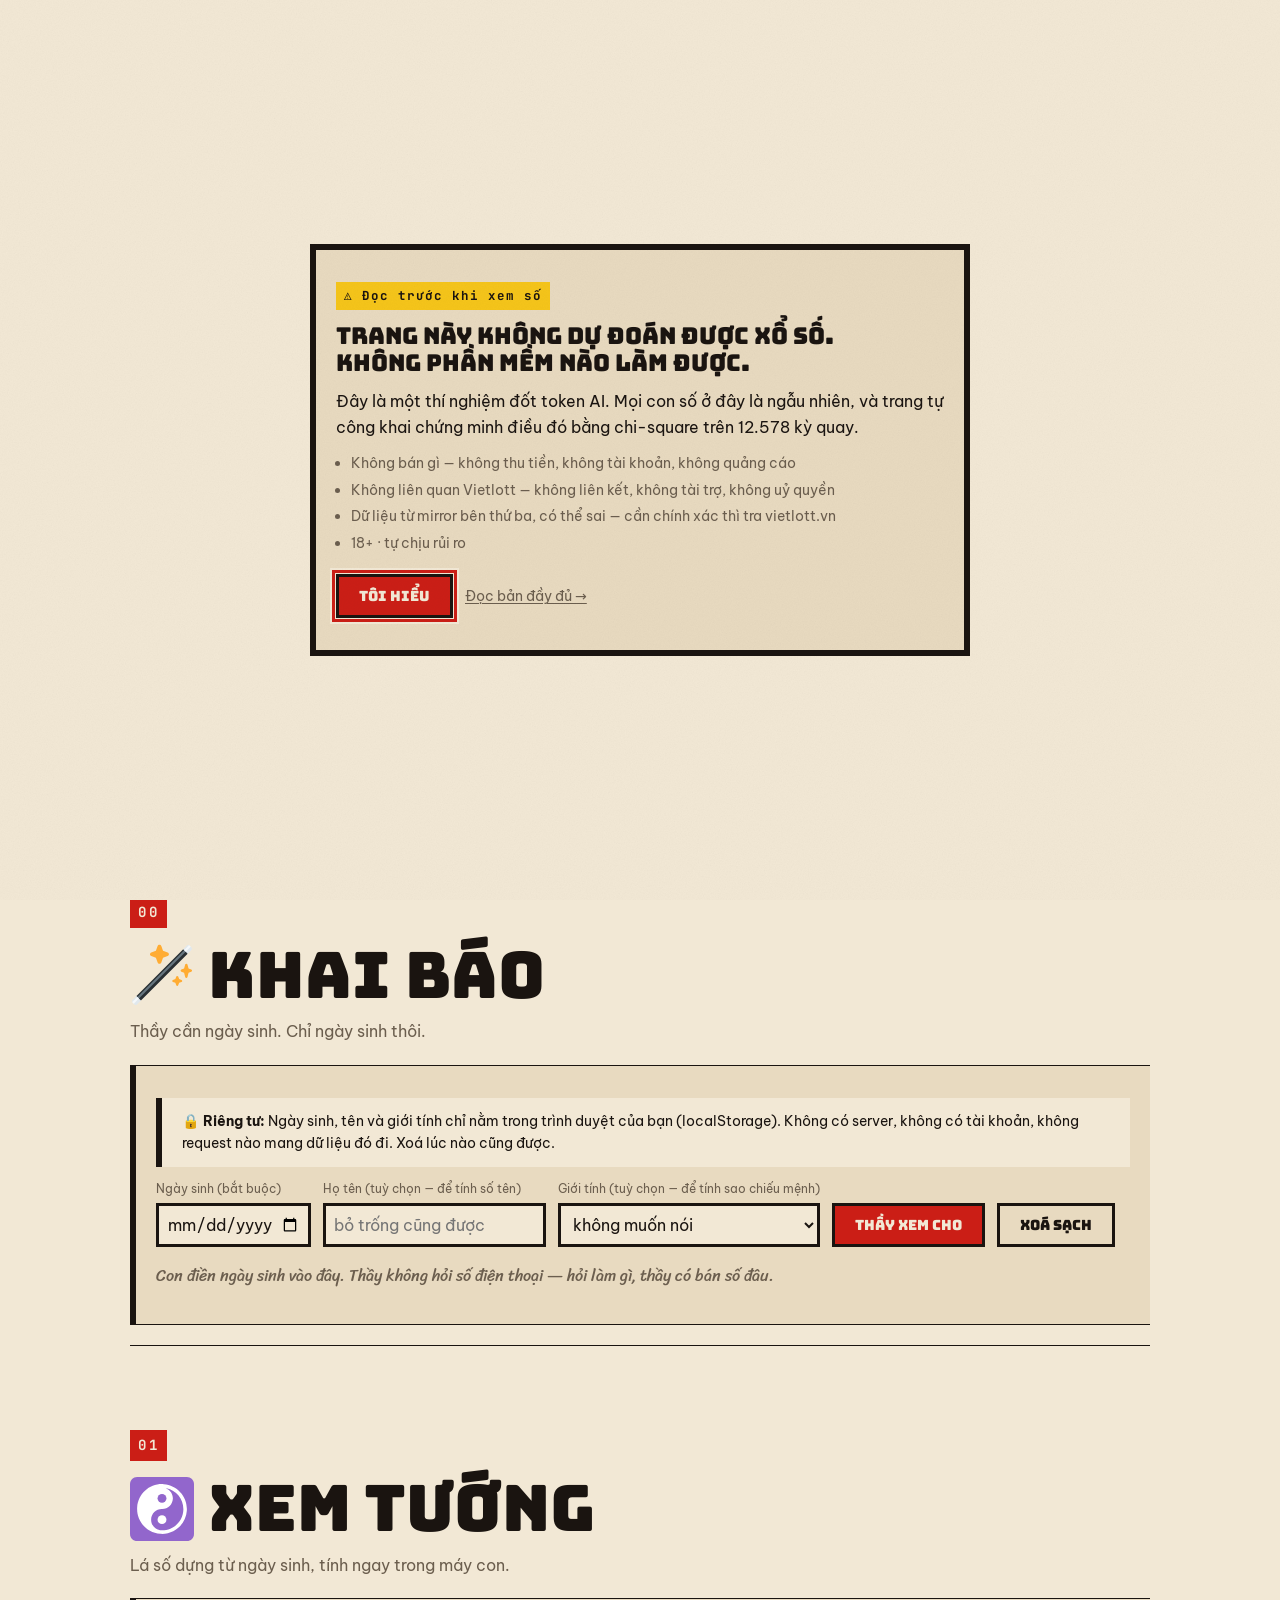
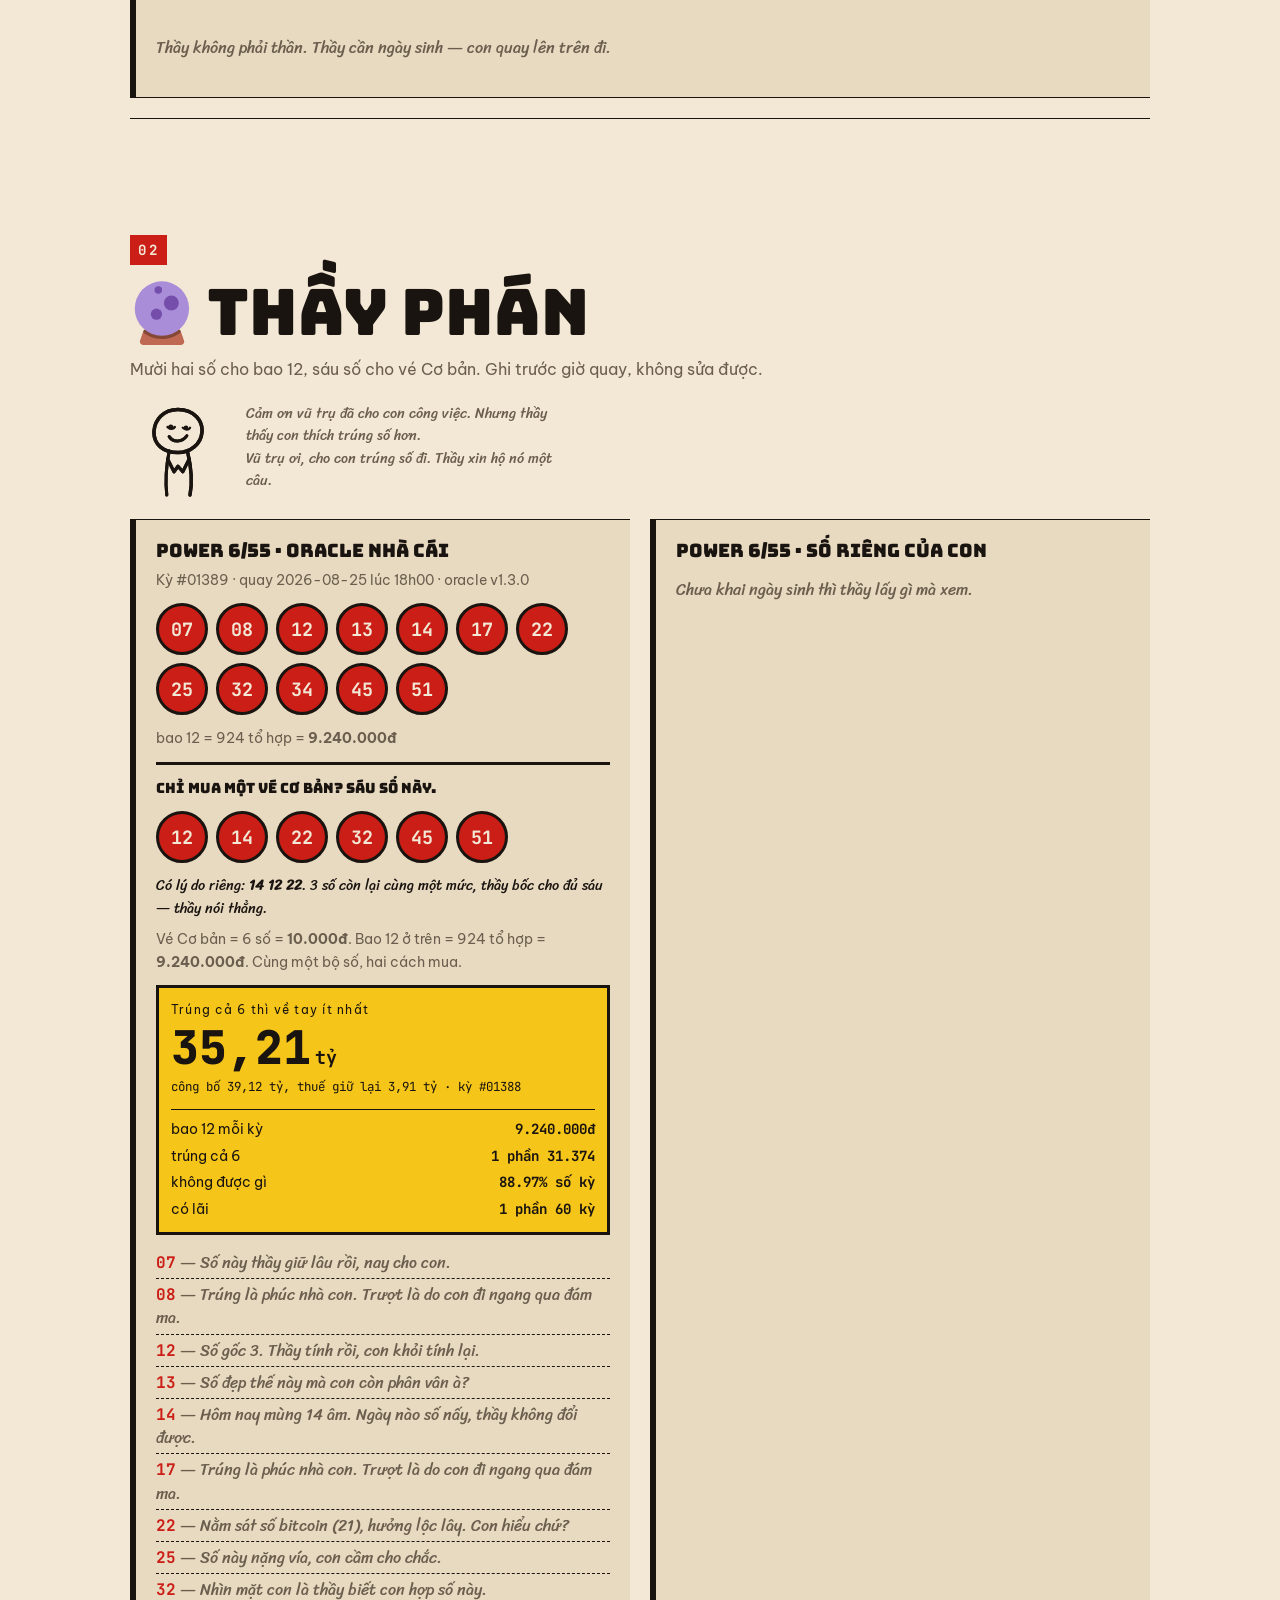
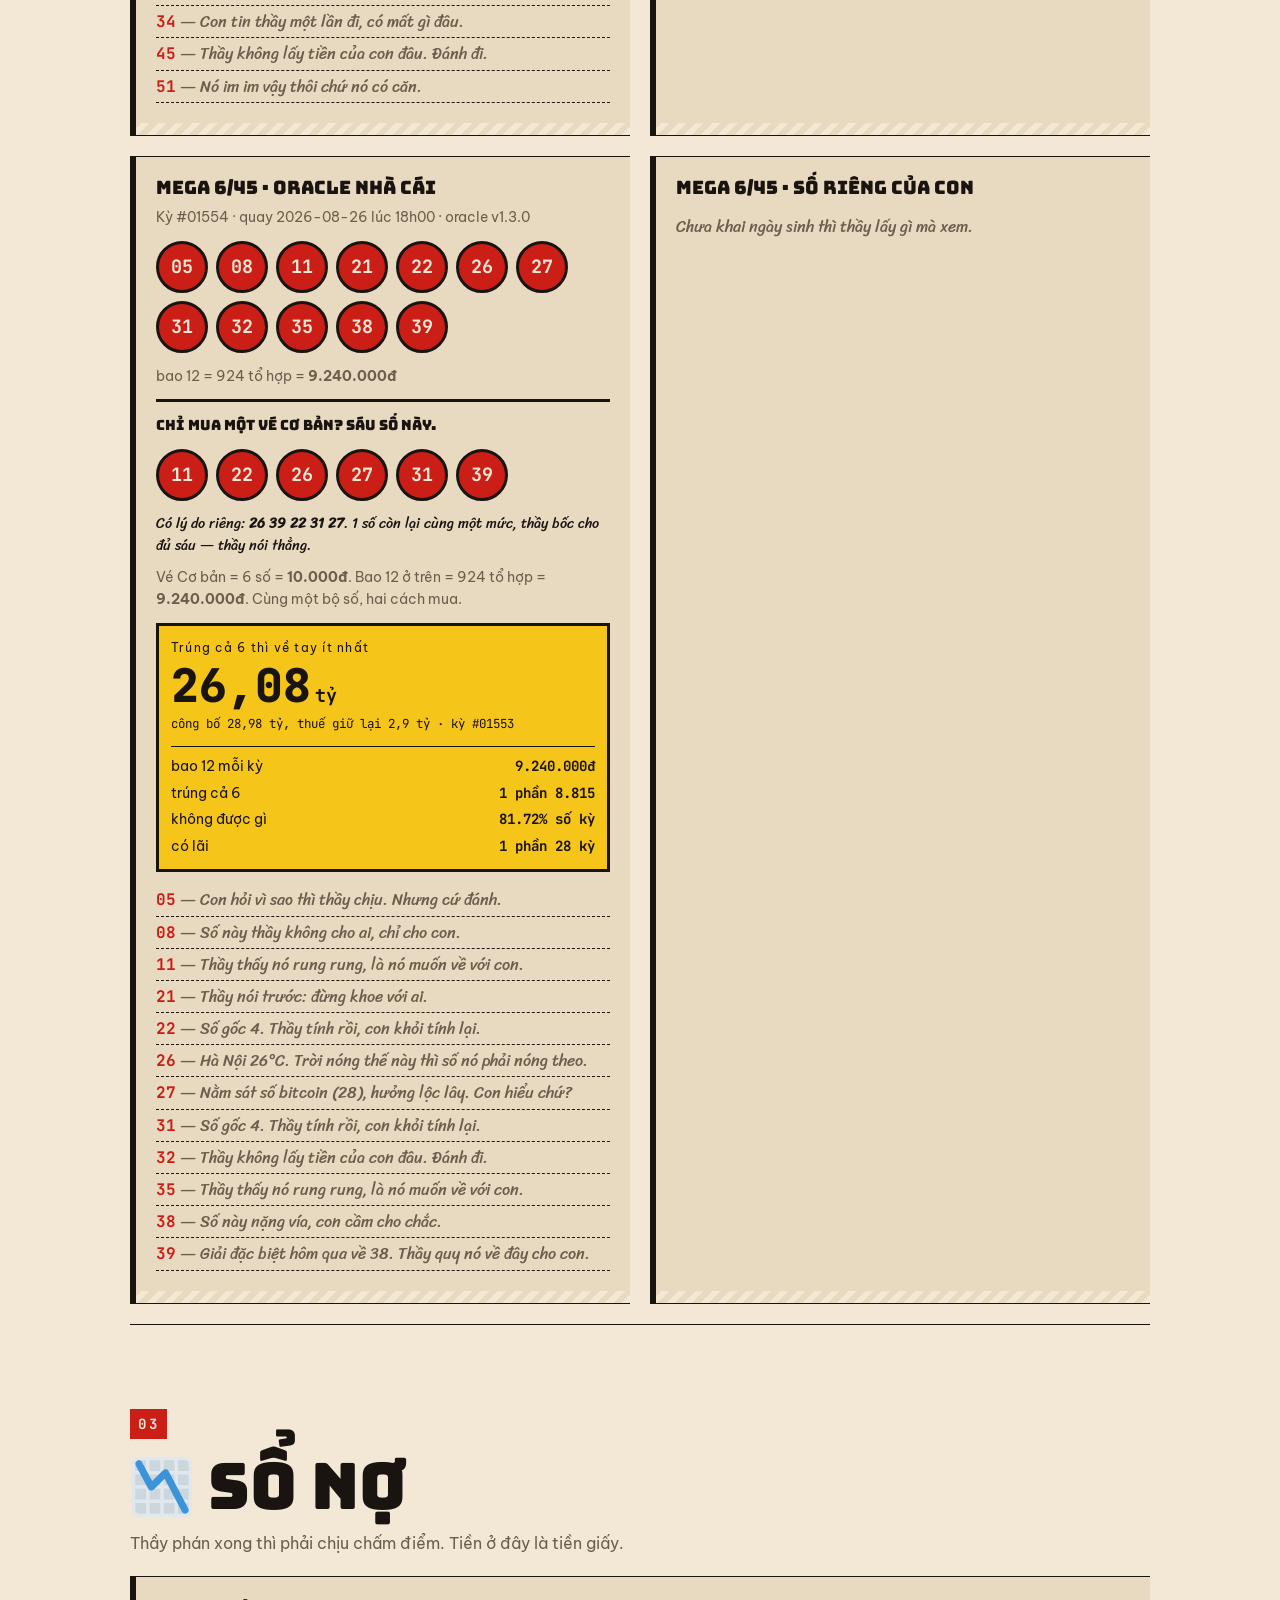
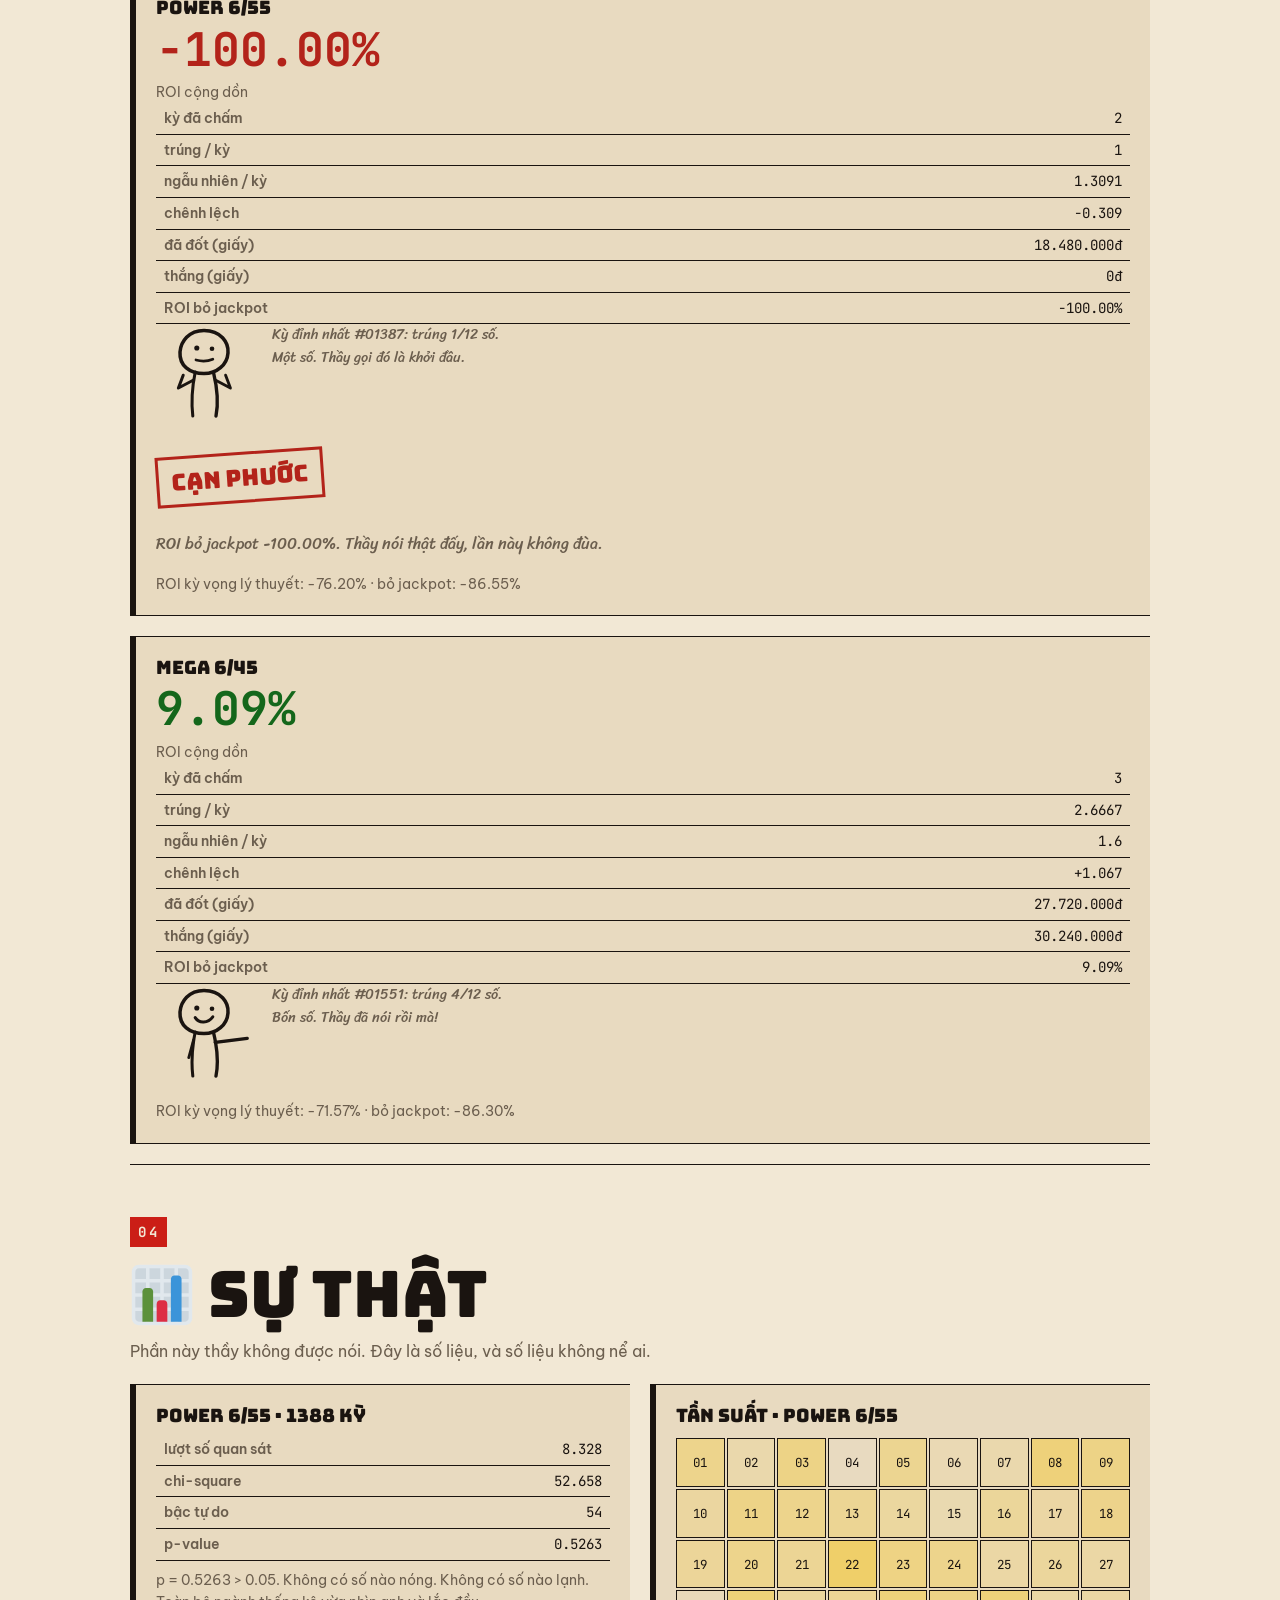
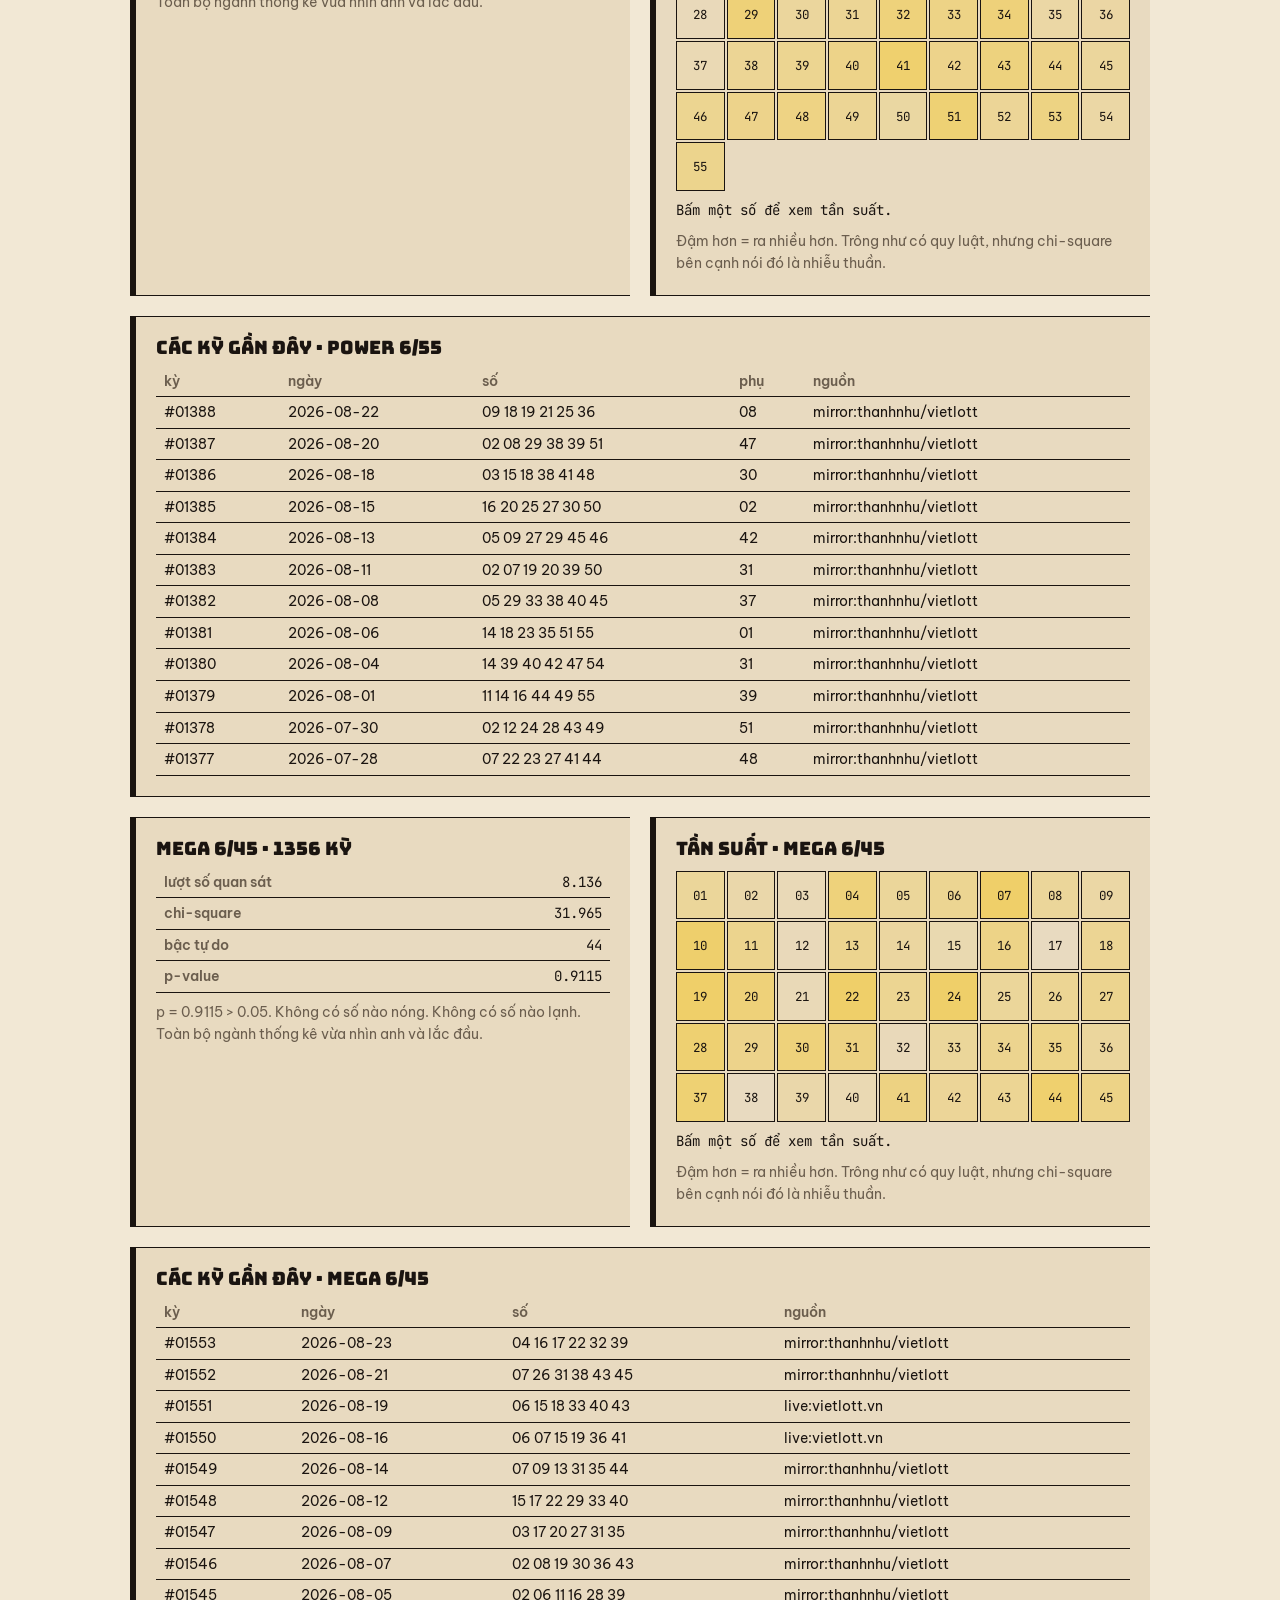
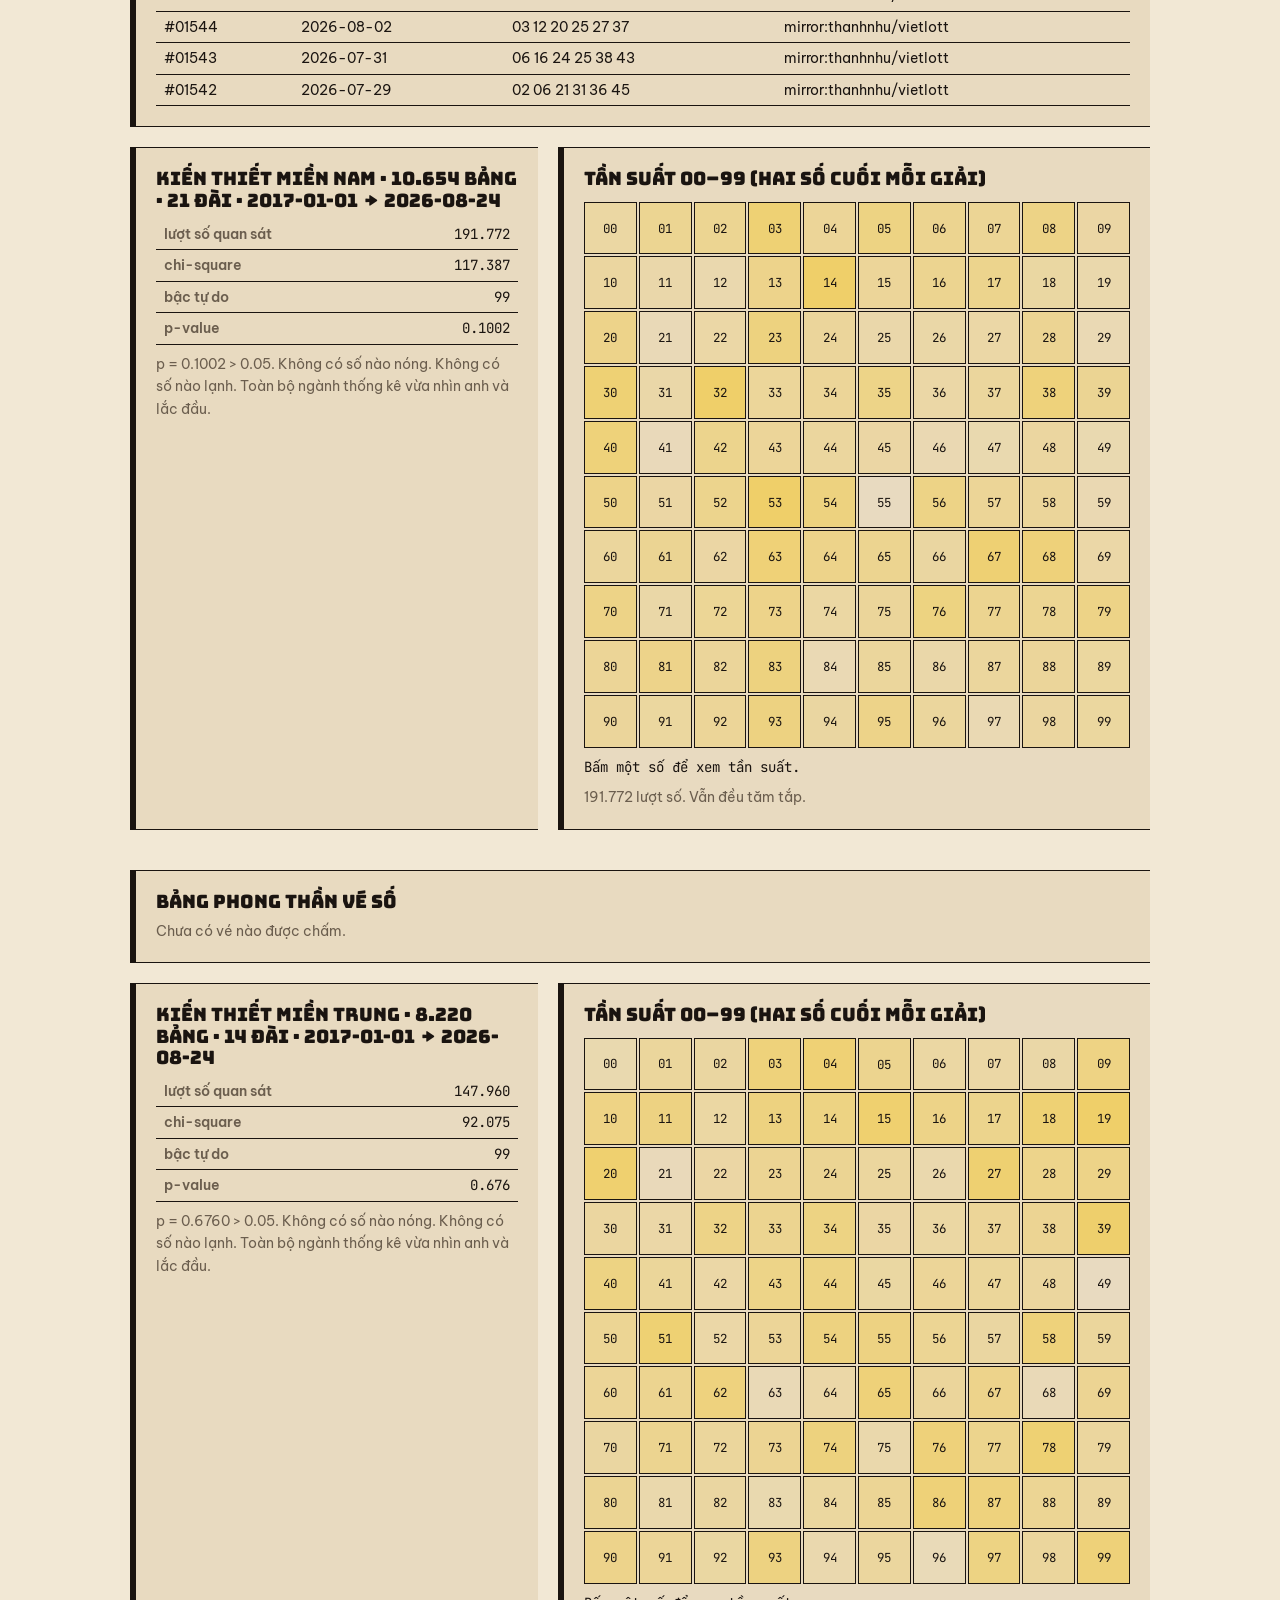
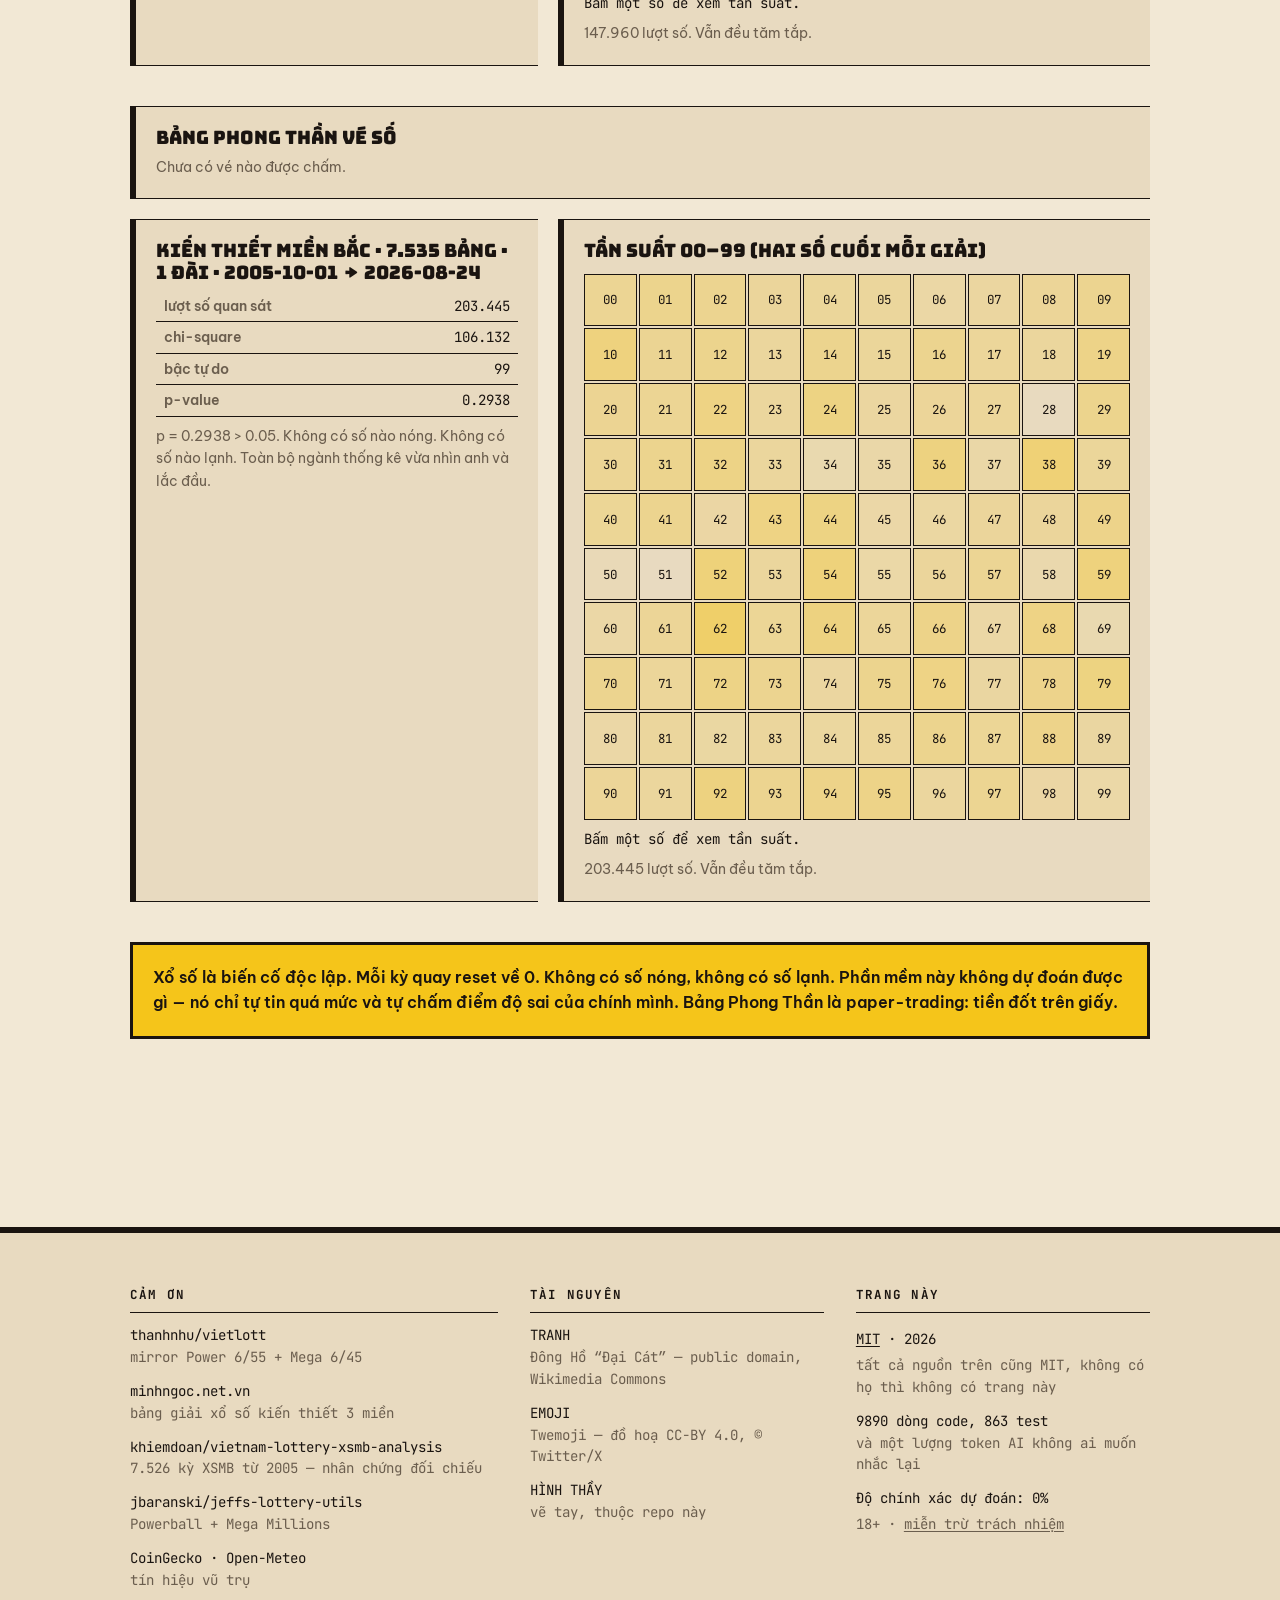
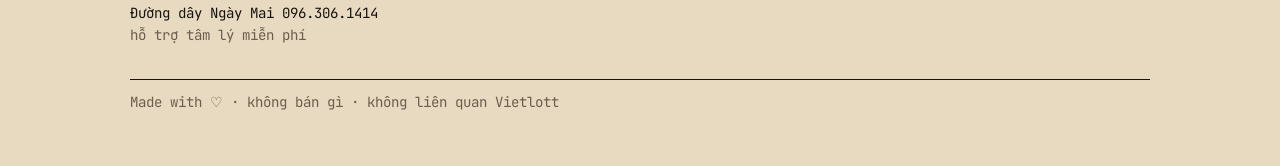
==== commit 6d4e141b: "fix: ô heatmap 10×10 đè lên nhau — track co được, ô thì không `.cell` xin một hộp cứng `--tap` × `--" ====
--- a/site/index.html
+++ b/site/index.html
@@ -90,7 +90,7 @@
         <dl>
           <dt><a href="https://github.com/quocdaijr/trungso">MIT</a> · 2026</dt>
           <dd>tất cả nguồn trên cũng MIT, không có họ thì không có trang này</dd>
-          <dt>9870 dòng code, 854 test</dt>
+          <dt>9890 dòng code, 863 test</dt>
           <dd>và một lượng token AI không ai muốn nhắc lại</dd>
           <dt>Độ chính xác dự đoán: 0%</dt>
           <dd>18+ · <a href="https://github.com/quocdaijr/trungso/blob/main/DISCLAIMER.md">miễn trừ trách nhiệm</a></dd>
--- a/site/tokens.css
+++ b/site/tokens.css
@@ -91,6 +91,7 @@
   --heat-max: 52%;
   --ball: 50%;
   --tap: 44px; /* WCAG 2.5.8 / Apple HIG minimum touch target */
+  --heat-gap: 2px; /* named so .block--heat can size a 10x10 grid from it */
 
   /* ---- stacking: named, so nobody has to guess whether 9999 was load-bearing ---- */
   --z-nav: 100;    /* the sticky slab */
--- a/site/page.css
+++ b/site/page.css
@@ -192,6 +192,13 @@
 .row{display:flex; flex-wrap:wrap; gap:var(--space-md)}
 .row > *{flex:1 1 320px; min-width:0}
 
+/* A 10x10 heatmap needs a fixed width to keep its cells at --tap, and the default 320px
+   basis does not say so - a third block in the row silently squeezed it to 280px. This
+   basis is the arithmetic, not a guess: ten cells, nine gaps, and the block's own chrome.
+   Anything else in the row wraps below rather than stealing from the grid. */
+.block--heat{flex-basis:calc(10 * var(--tap) + 9 * var(--heat-gap)
+  + 2 * var(--space-md) + var(--rule-slab))}
+
 /* ---------------- lottery balls ---------------- */
 .balls{display:flex; flex-wrap:wrap; gap:var(--space-xs); margin:var(--space-sm) 0}
 .ball{
@@ -254,10 +261,6 @@
   font-size:var(--text-lg); line-height:1.15; margin:0 0 var(--space-xs);
   color:var(--color-ink); overflow-wrap:anywhere; min-width:0}
 
-/* heatmap */
-.heat{display:grid; grid-template-columns:repeat(auto-fill,minmax(min(38px,100%),1fr));
-  gap:2px; margin-top:var(--space-sm)}
-
 /* the one place the fortune-teller touches the numbers */
 .verdict-stamp{
   display:inline-block; font-family:var(--font-display); font-size:var(--text-xl);
@@ -359,9 +362,23 @@
 /* ---------------- heatmap: tappable, not hover-only ---------------- */
 /* `title` does not exist on touch. Every cell is a button and writes to a live readout,
    so the frequency data is reachable without a mouse. */
-.heat{display:grid; gap:2px; margin-top:var(--space-sm)}
+.heat{display:grid; gap:var(--heat-gap); margin-top:var(--space-sm)}
 .heat--pool{grid-template-columns:repeat(auto-fill,minmax(min(44px,100%),1fr))}
 .heat--matrix{grid-template-columns:repeat(10,minmax(0,1fr))}
+
+/* The matrix has exactly ten columns, so its tracks shrink with the container while a
+   .cell asks for a fixed 44x44. `minmax(0,1fr)` lets a track go BELOW its item's minimum,
+   and the cell then overflows its track and paints over its neighbour - measured at 15.7px
+   of overlap per cell in a three-up row, and 13.4px on a 390px phone, which is where this
+   had been shipping unnoticed since the 10x10 grid landed.
+
+   So the matrix cell drops the floor and simply fills its track. The tap target is not
+   abandoned: --block-heat-basis below keeps the whole grid at the full --tap wherever the
+   row has room, and where it does not, the cell lands near 26-31px. That is the same AA
+   line page.css already takes for colophon links - WCAG 2.5.8 asks 24x24 as AA, and 44 is
+   the AAA figure - except here it applies only when the viewport forces it. */
+.heat--matrix .cell{min-height:0}
+
 .cell{
   aspect-ratio:1; min-height:var(--tap); touch-action:manipulation;
   display:grid; place-items:center; font-family:var(--font-num);
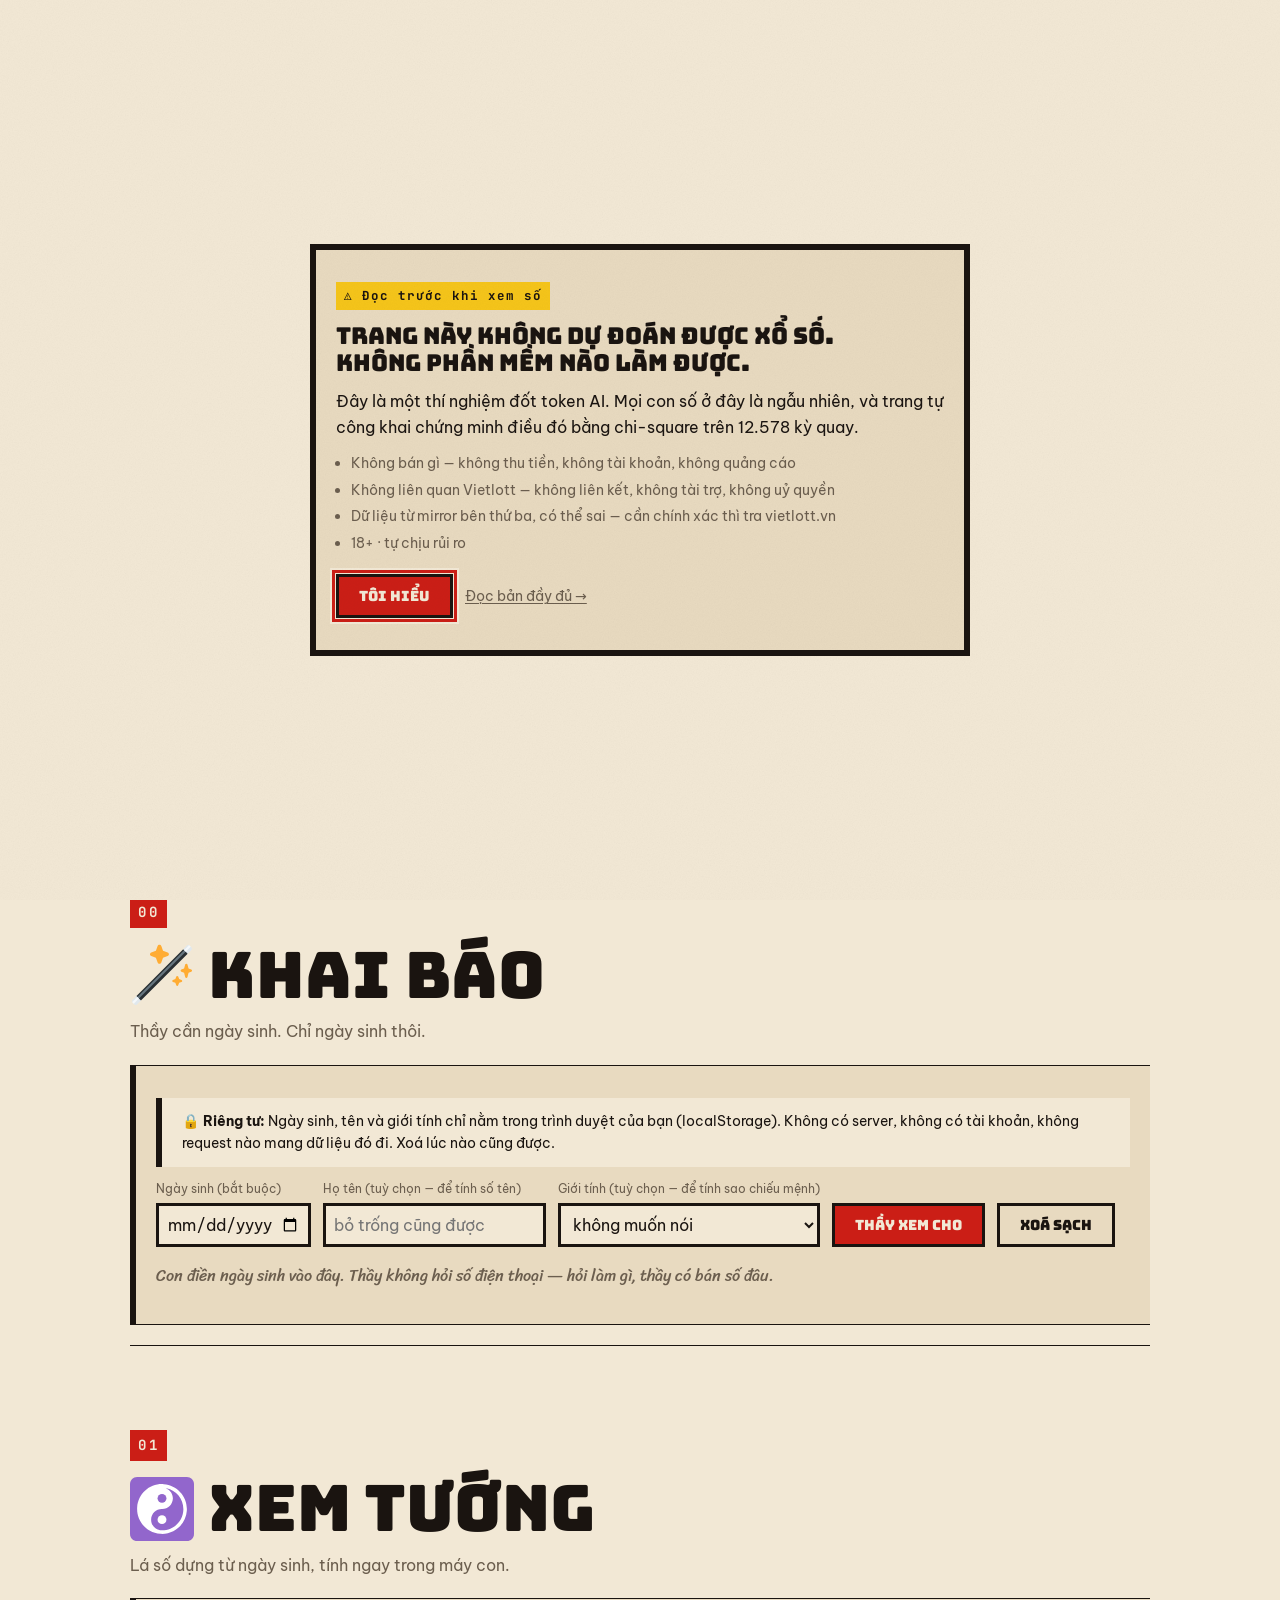
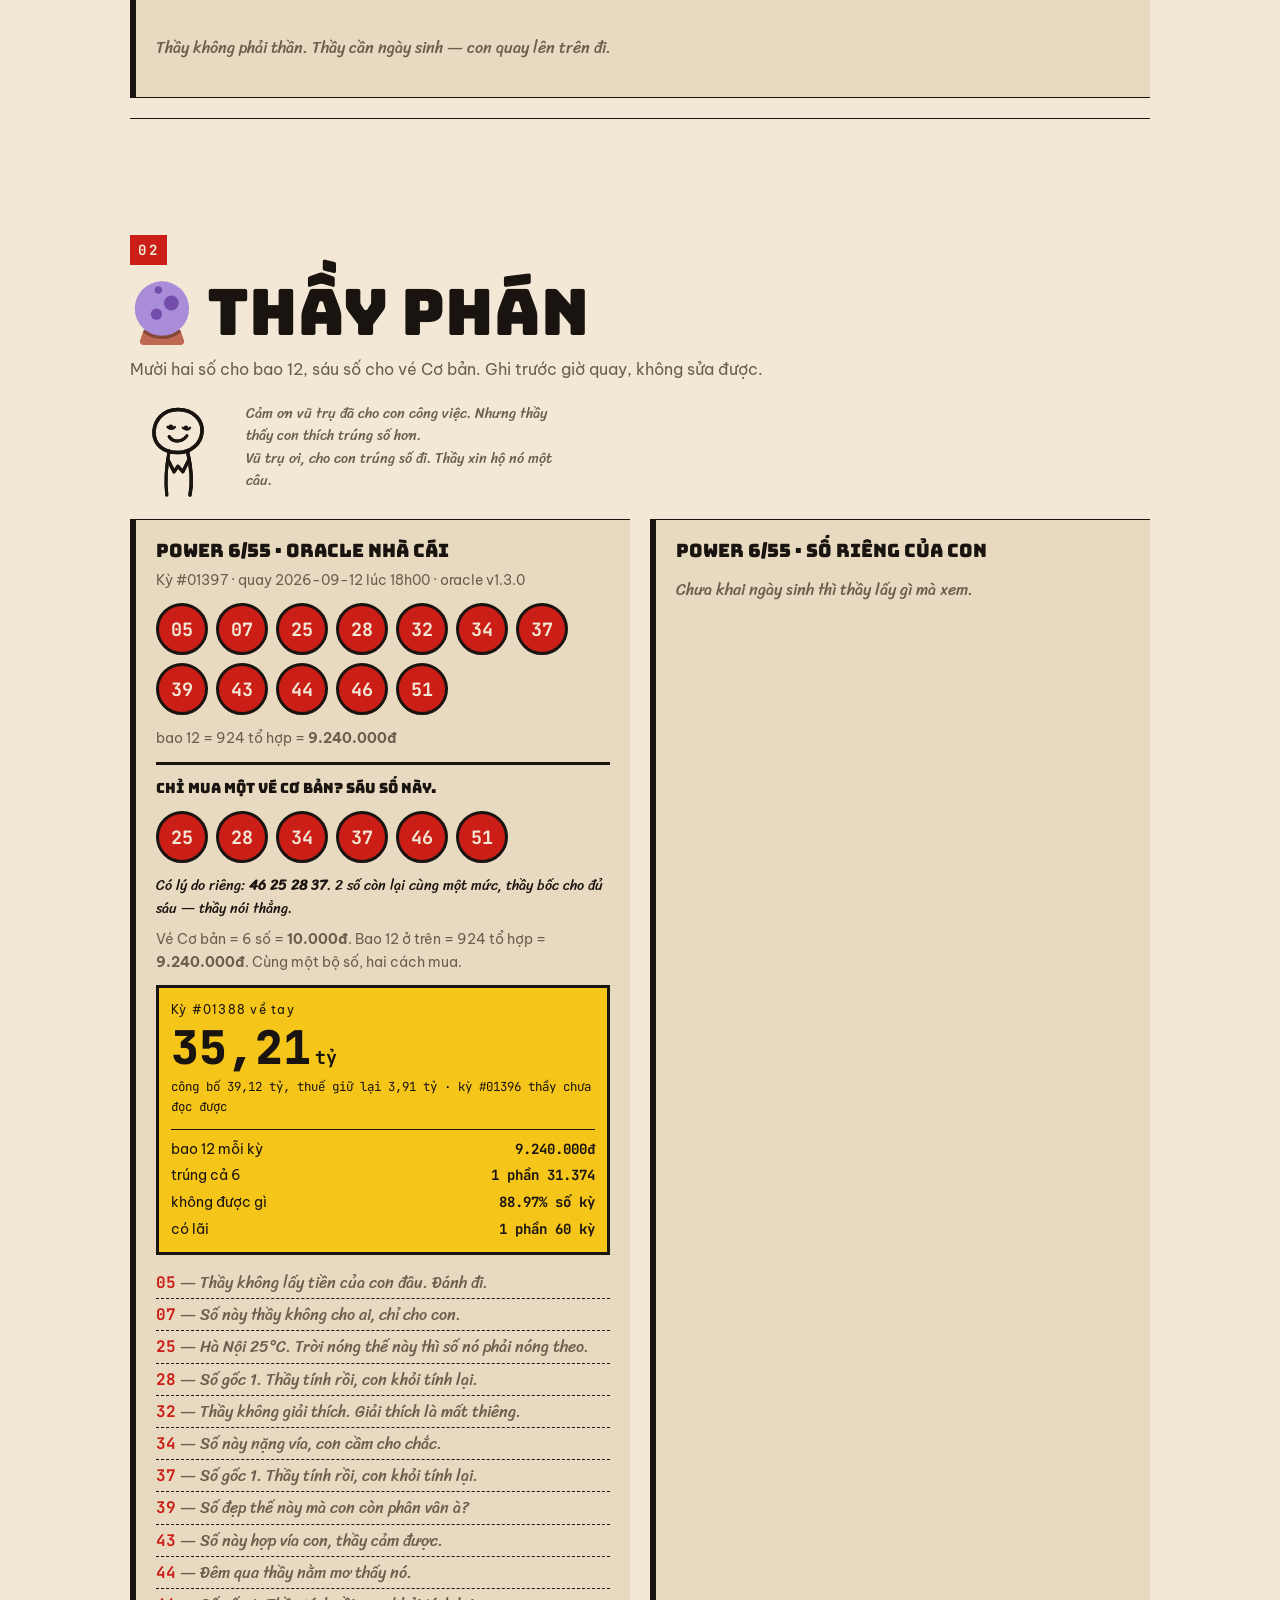
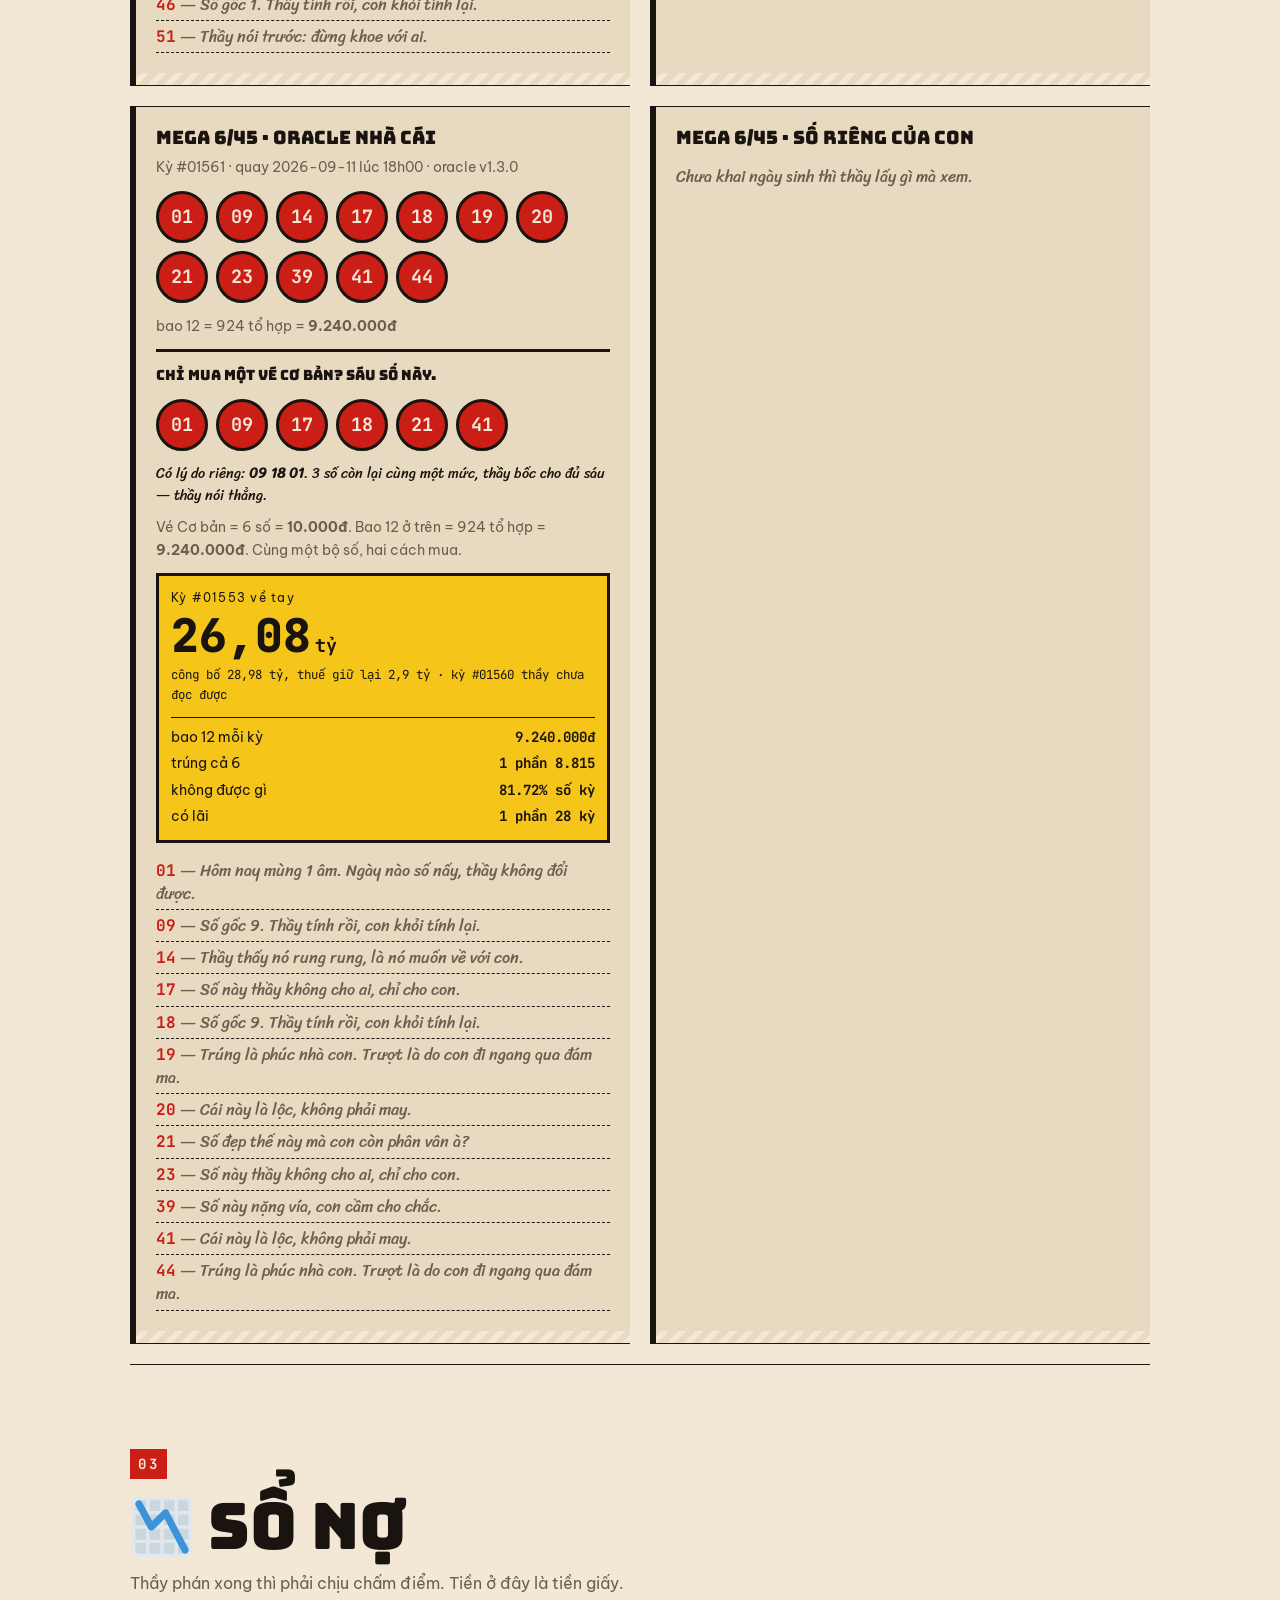
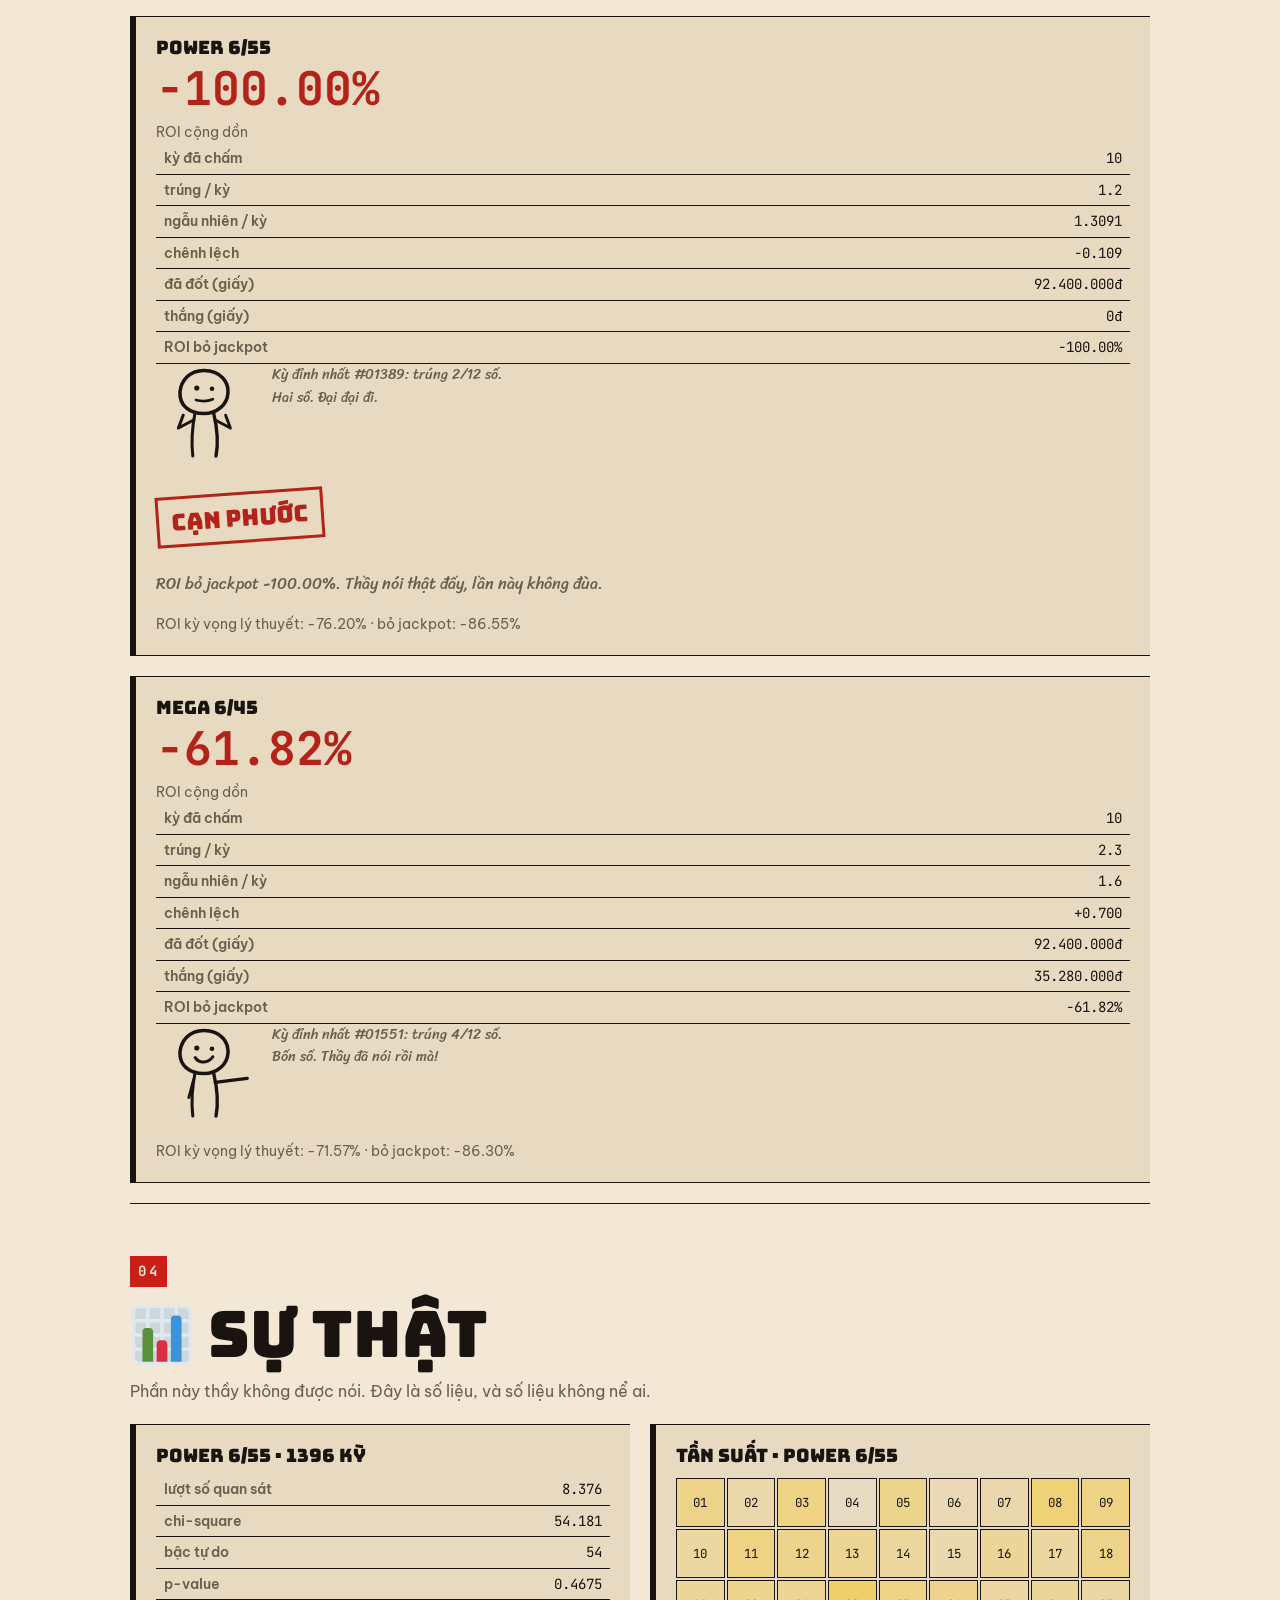
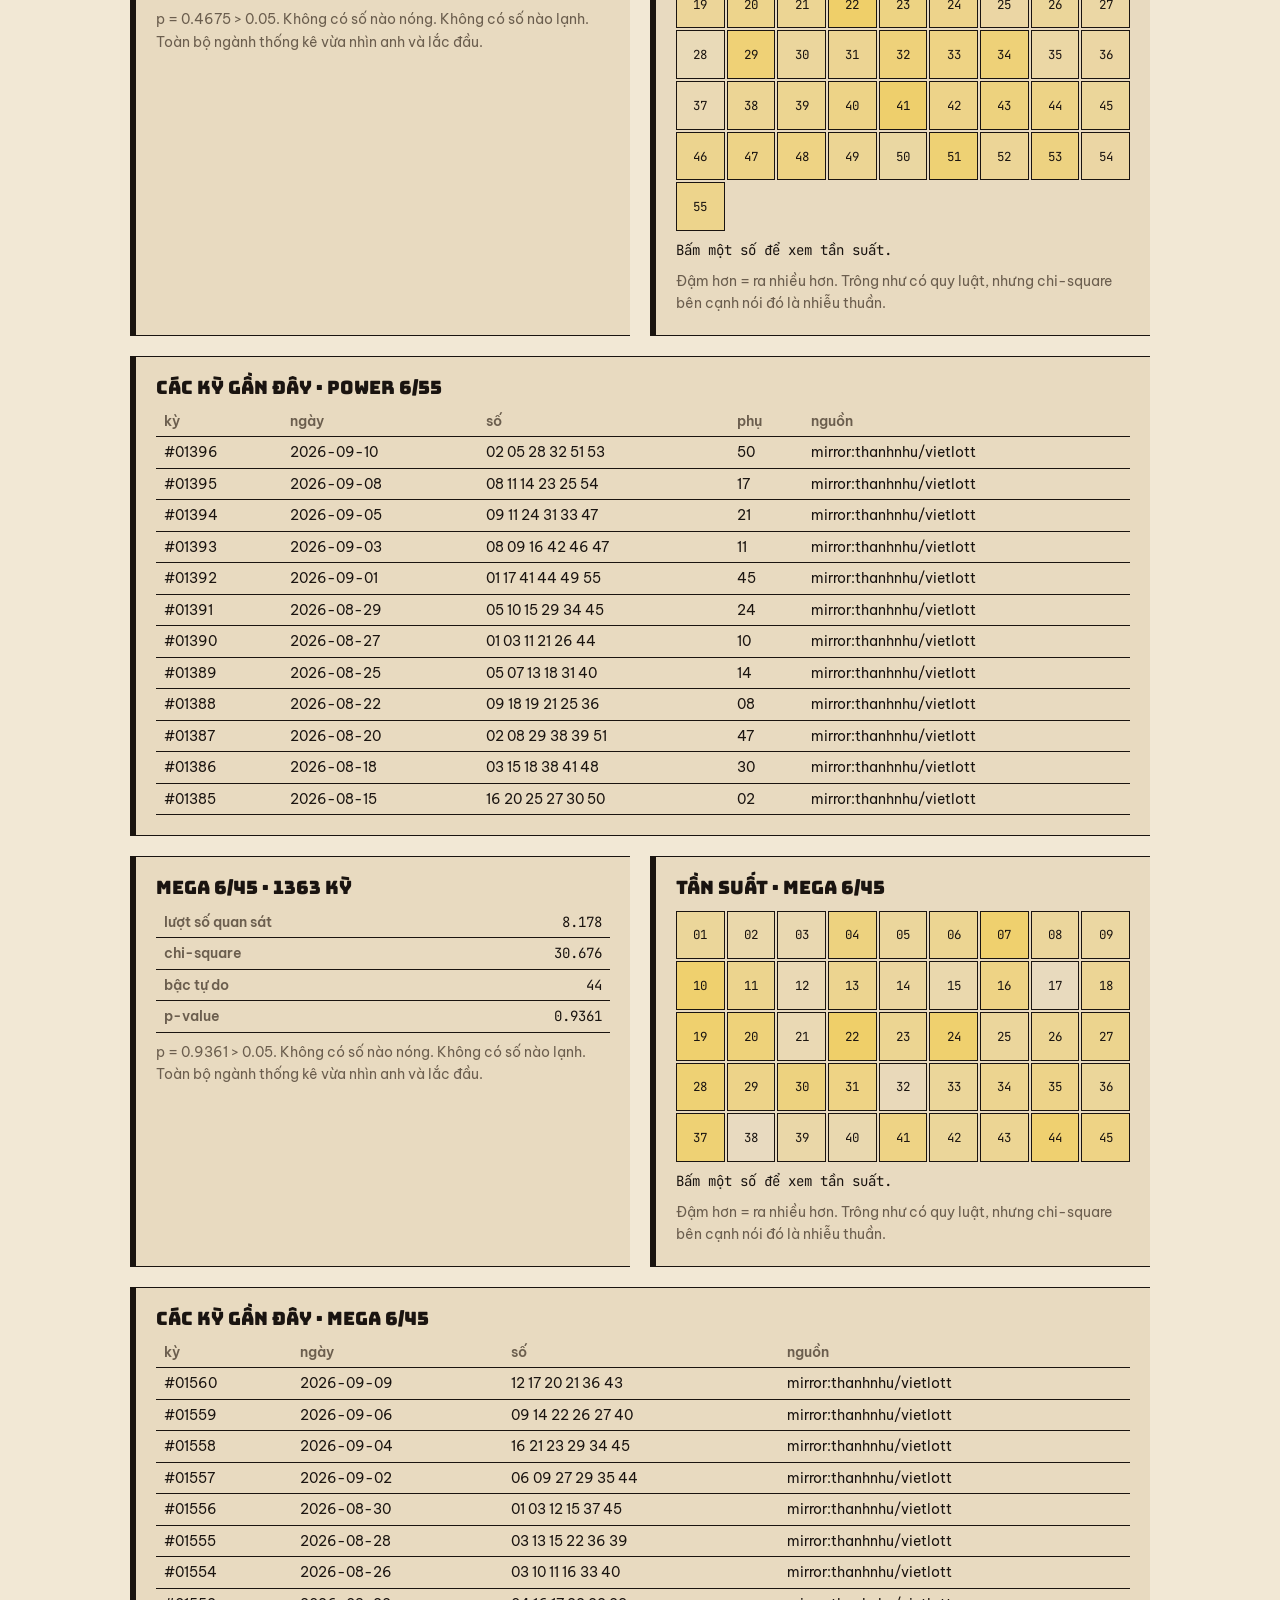
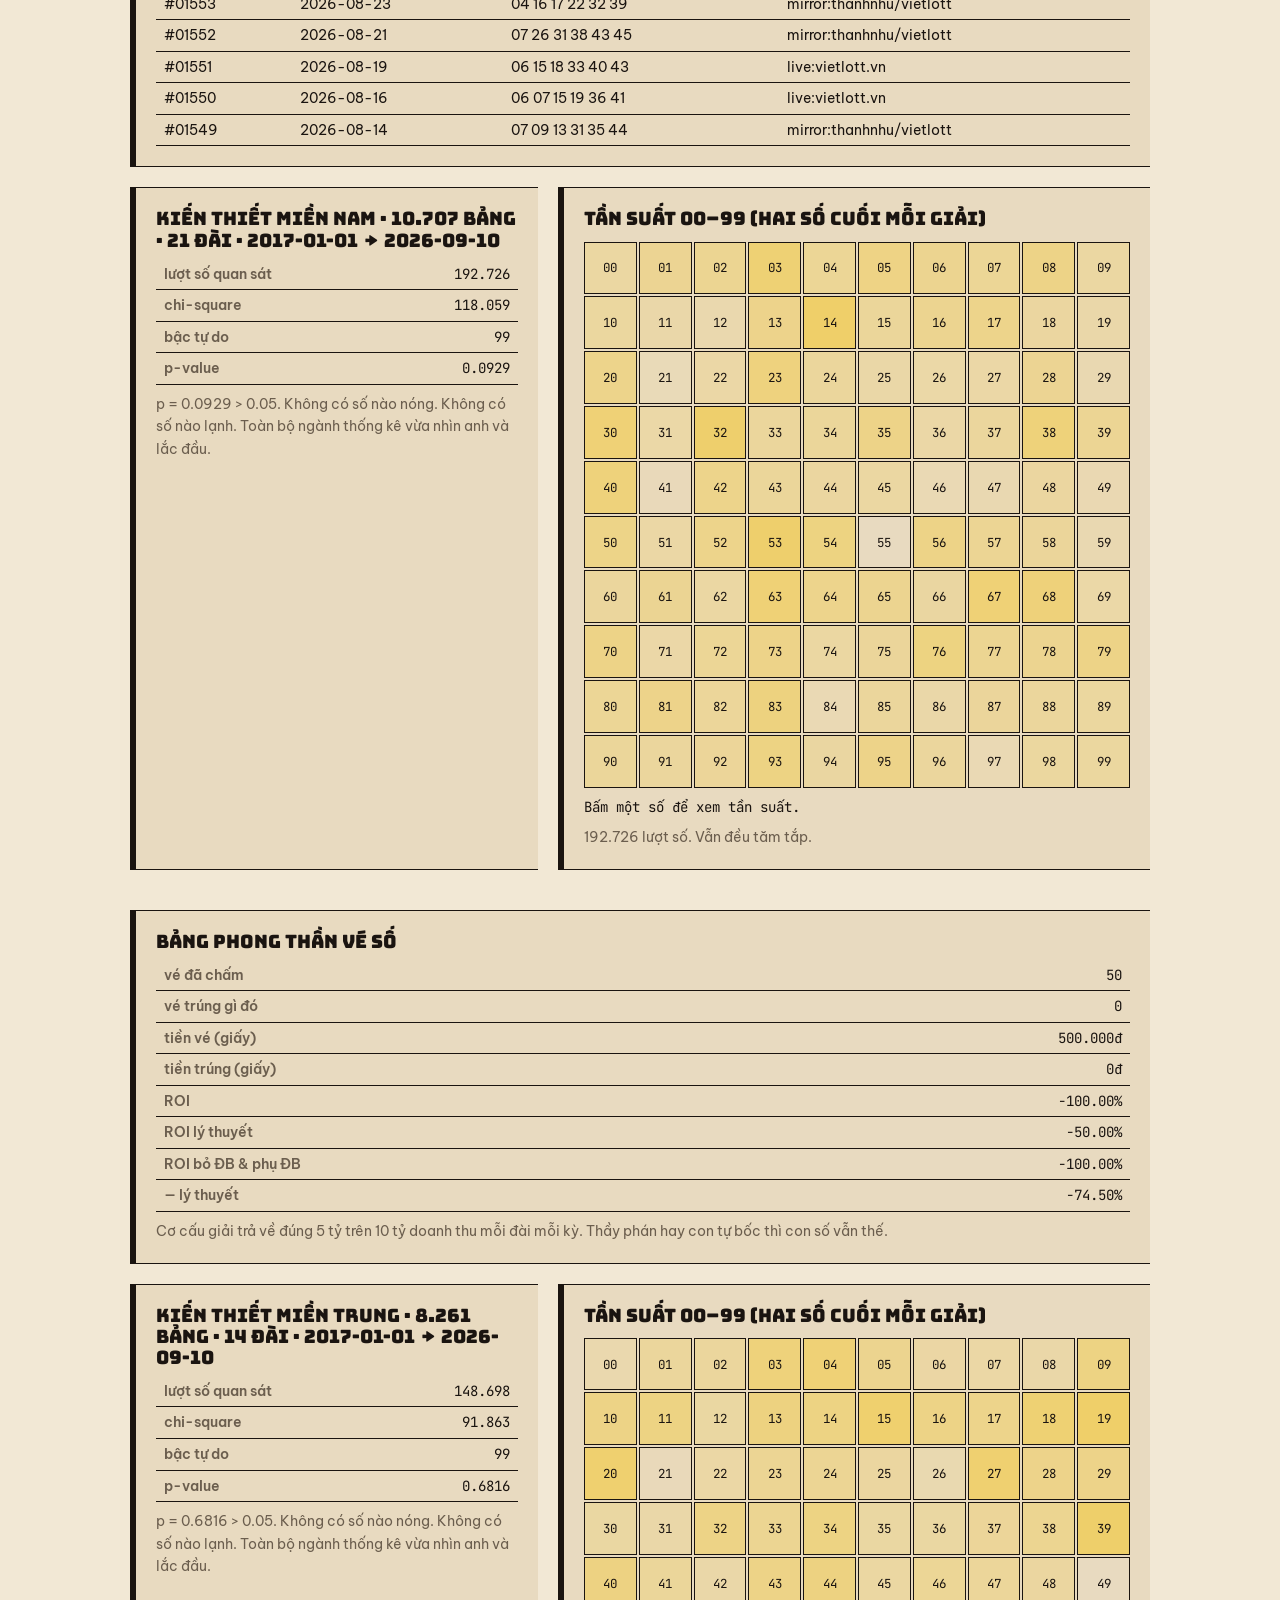
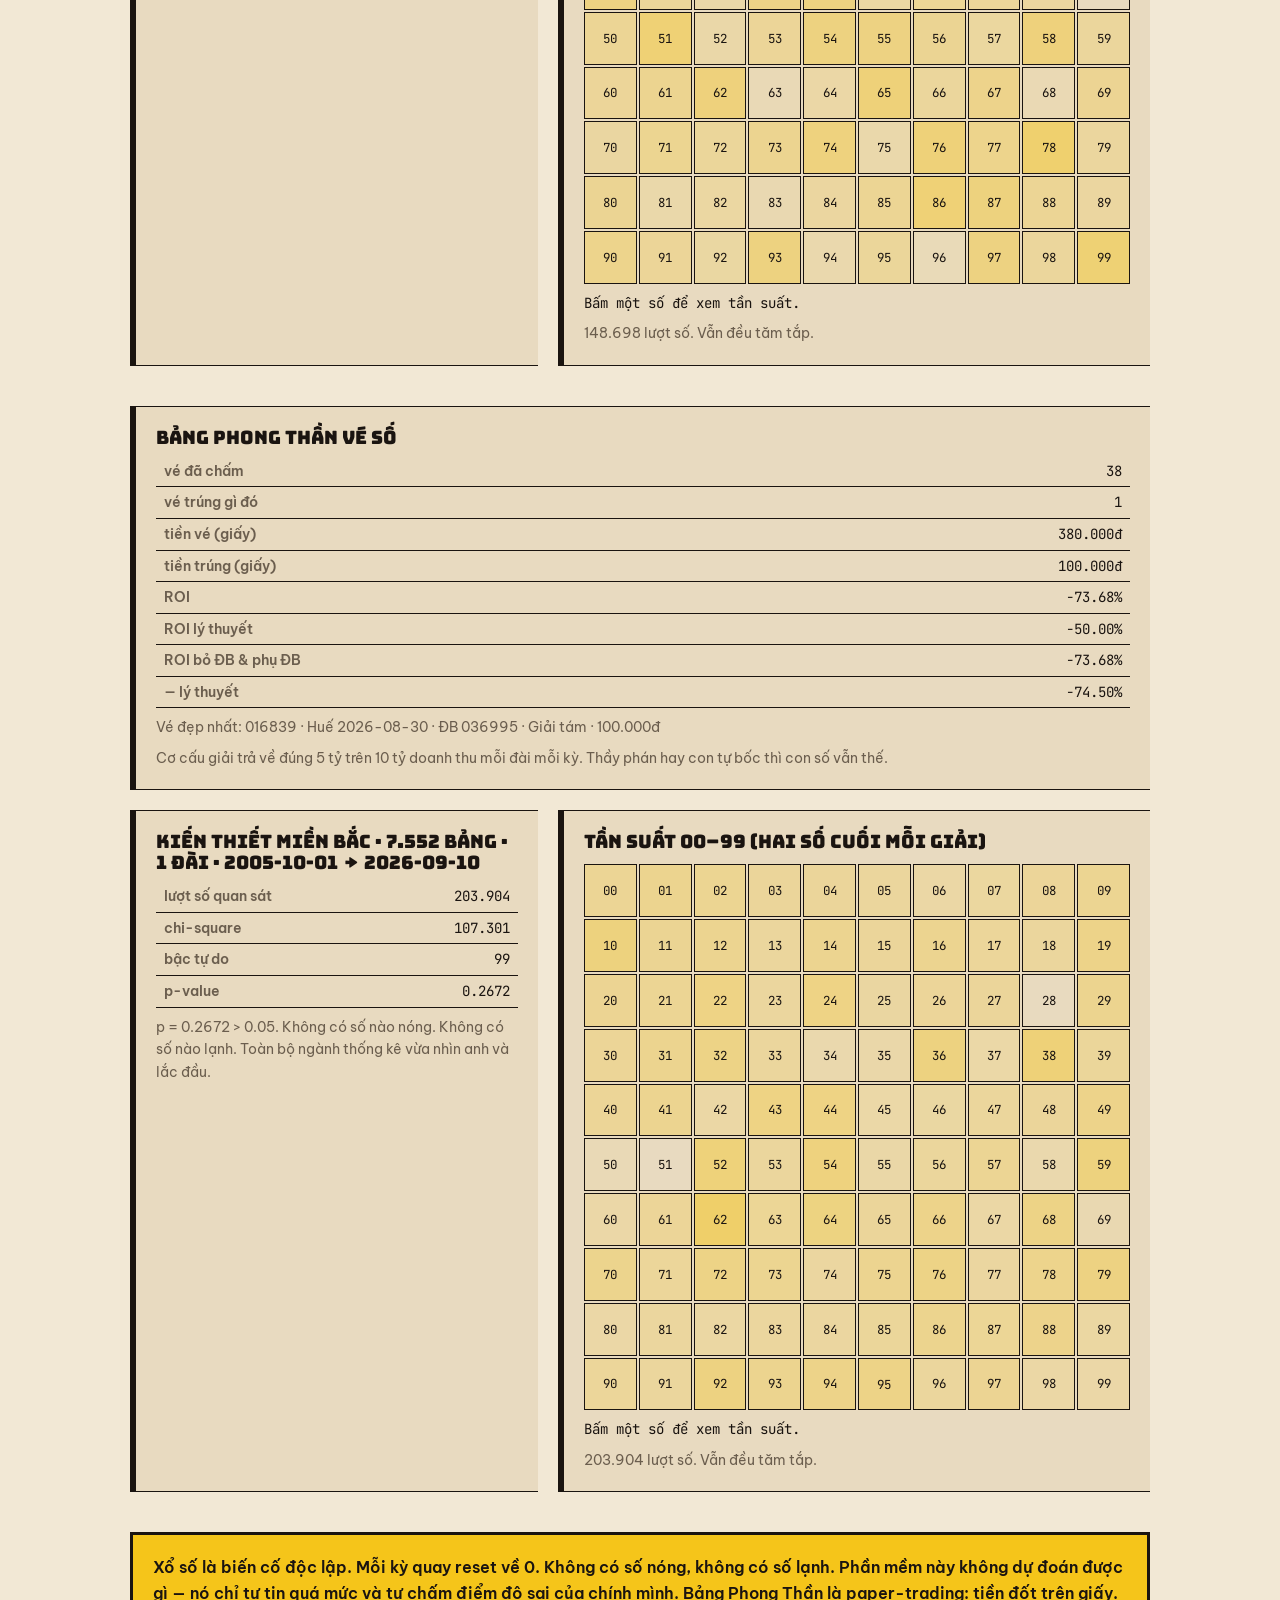
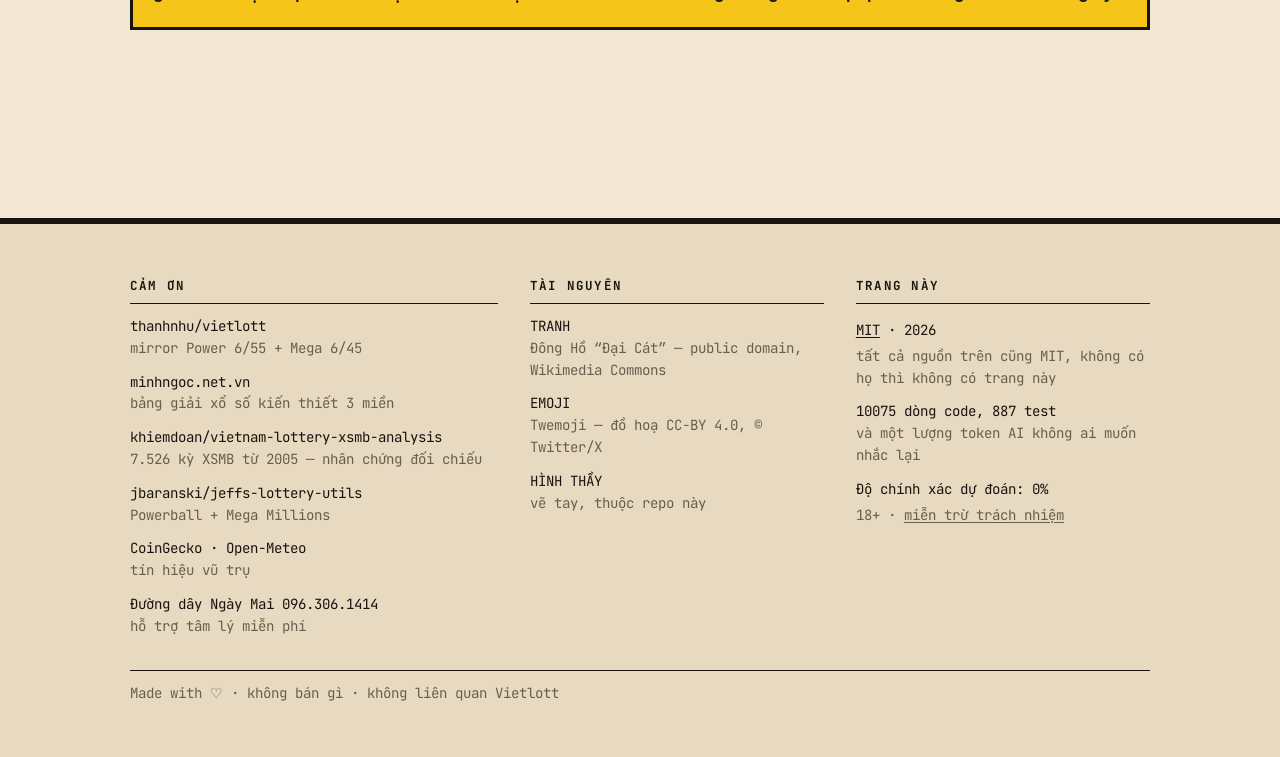
==== commit 588d25f2: "feat: jackpot đứng im thì phải có người biết — hết thời gian im lặng Từ 25/08/2026, vietlott.vn trả " ====
--- a/site/index.html
+++ b/site/index.html
@@ -90,7 +90,7 @@
         <dl>
           <dt><a href="https://github.com/quocdaijr/trungso">MIT</a> · 2026</dt>
           <dd>tất cả nguồn trên cũng MIT, không có họ thì không có trang này</dd>
-          <dt>9890 dòng code, 863 test</dt>
+          <dt>10075 dòng code, 887 test</dt>
           <dd>và một lượng token AI không ai muốn nhắc lại</dd>
           <dt>Độ chính xác dự đoán: 0%</dt>
           <dd>18+ · <a href="https://github.com/quocdaijr/trungso/blob/main/DISCLAIMER.md">miễn trừ trách nhiệm</a></dd>
